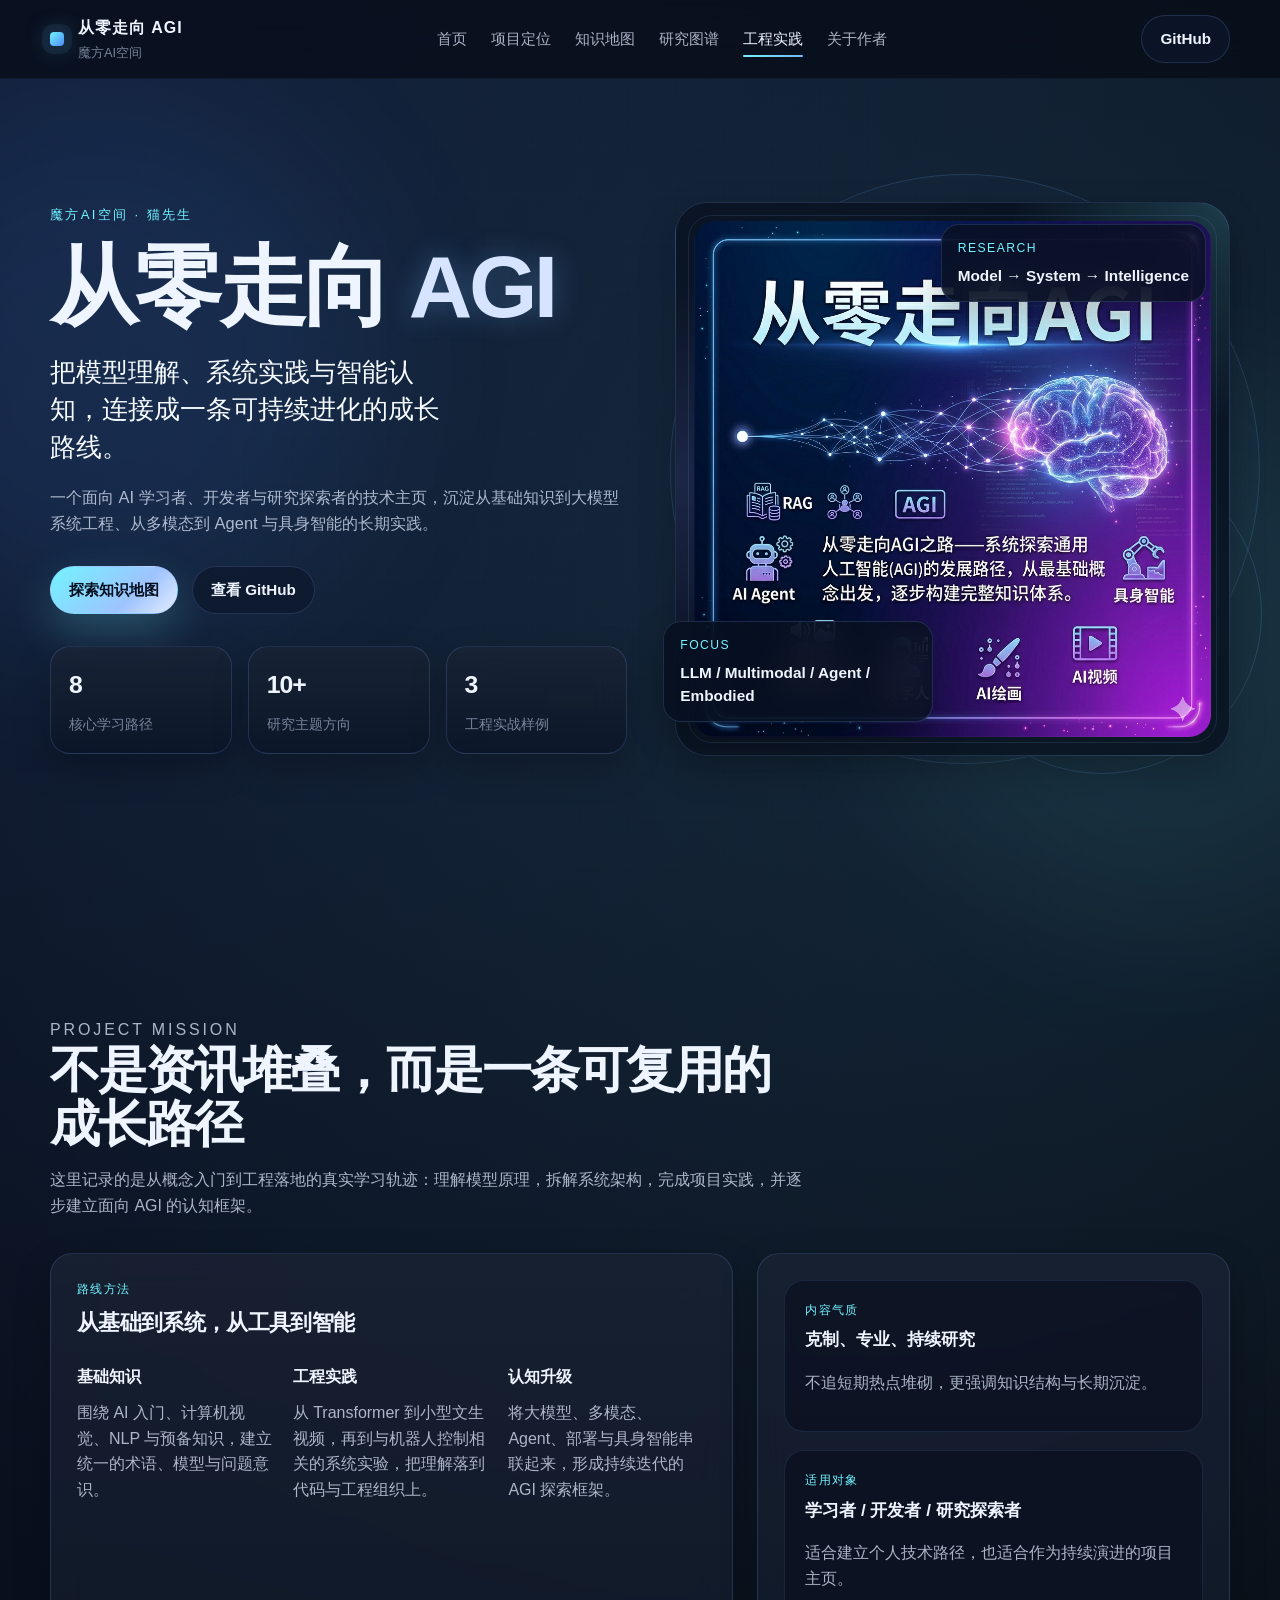
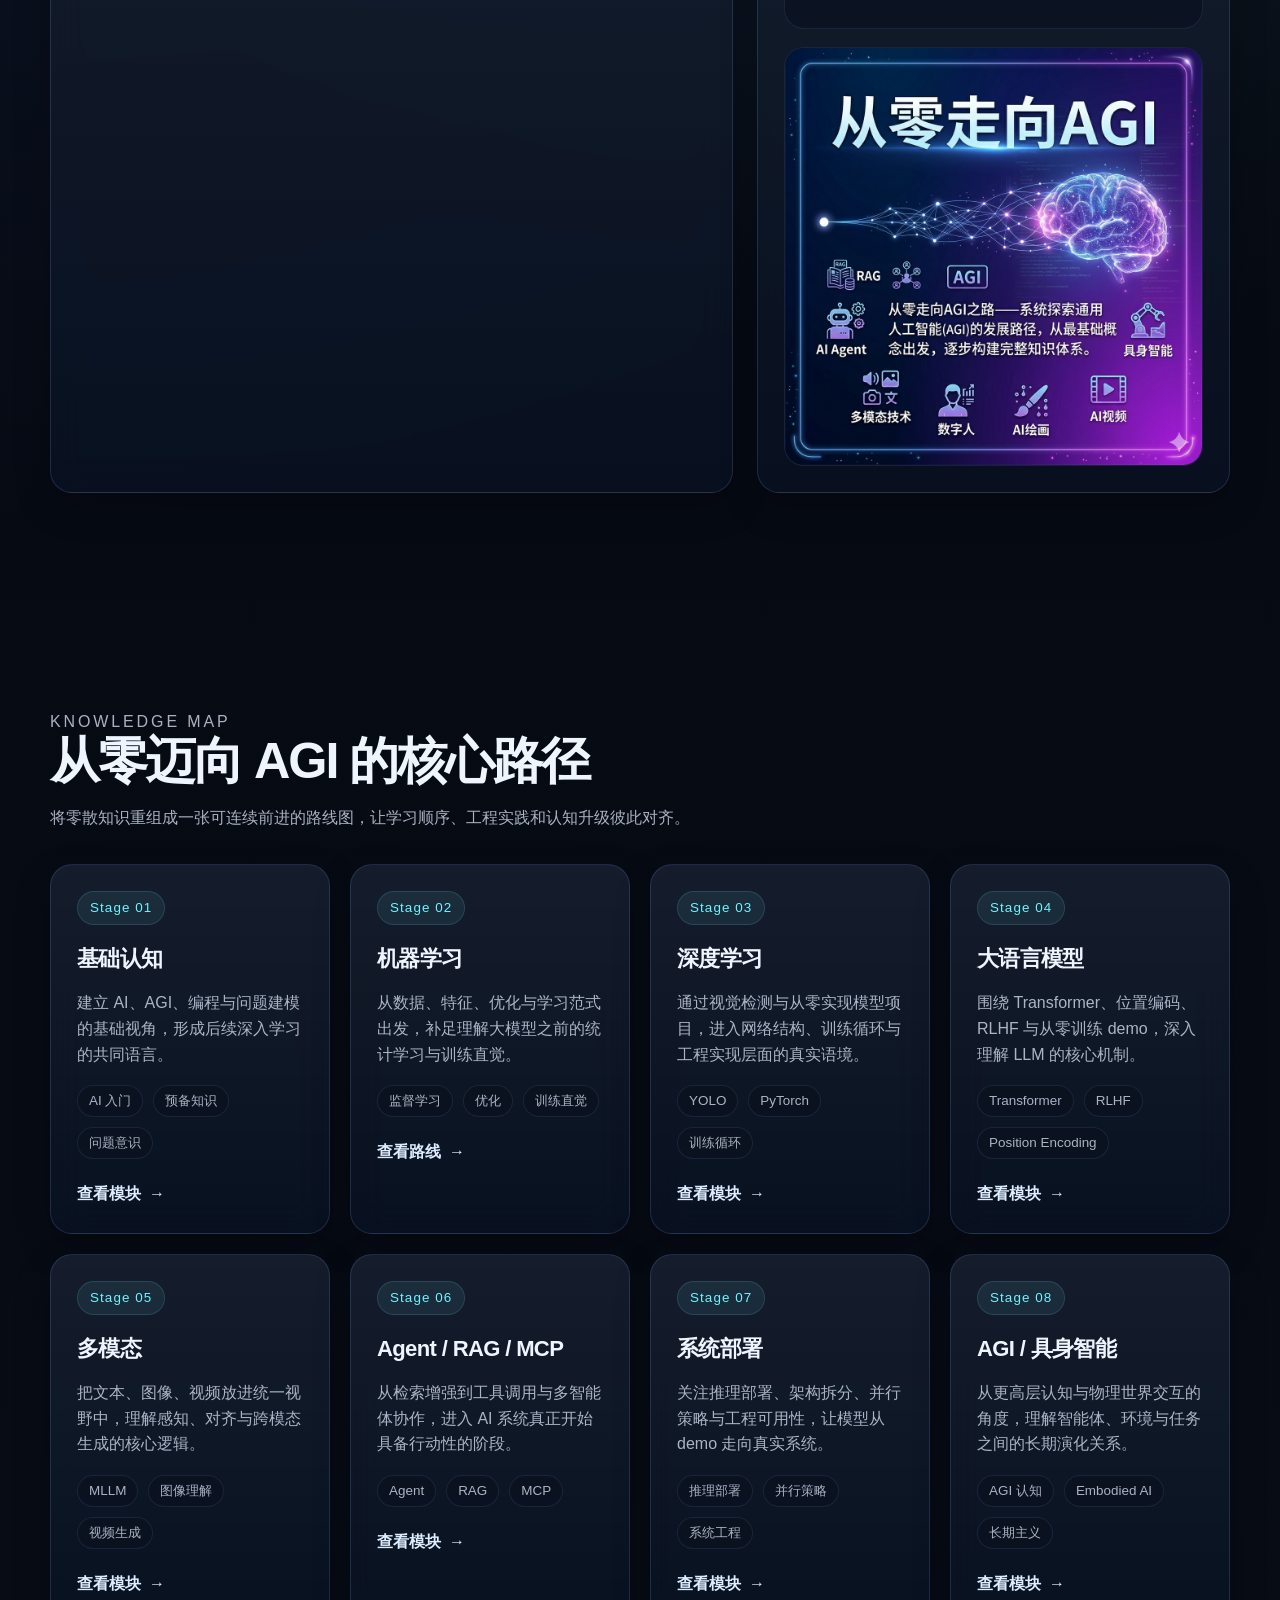
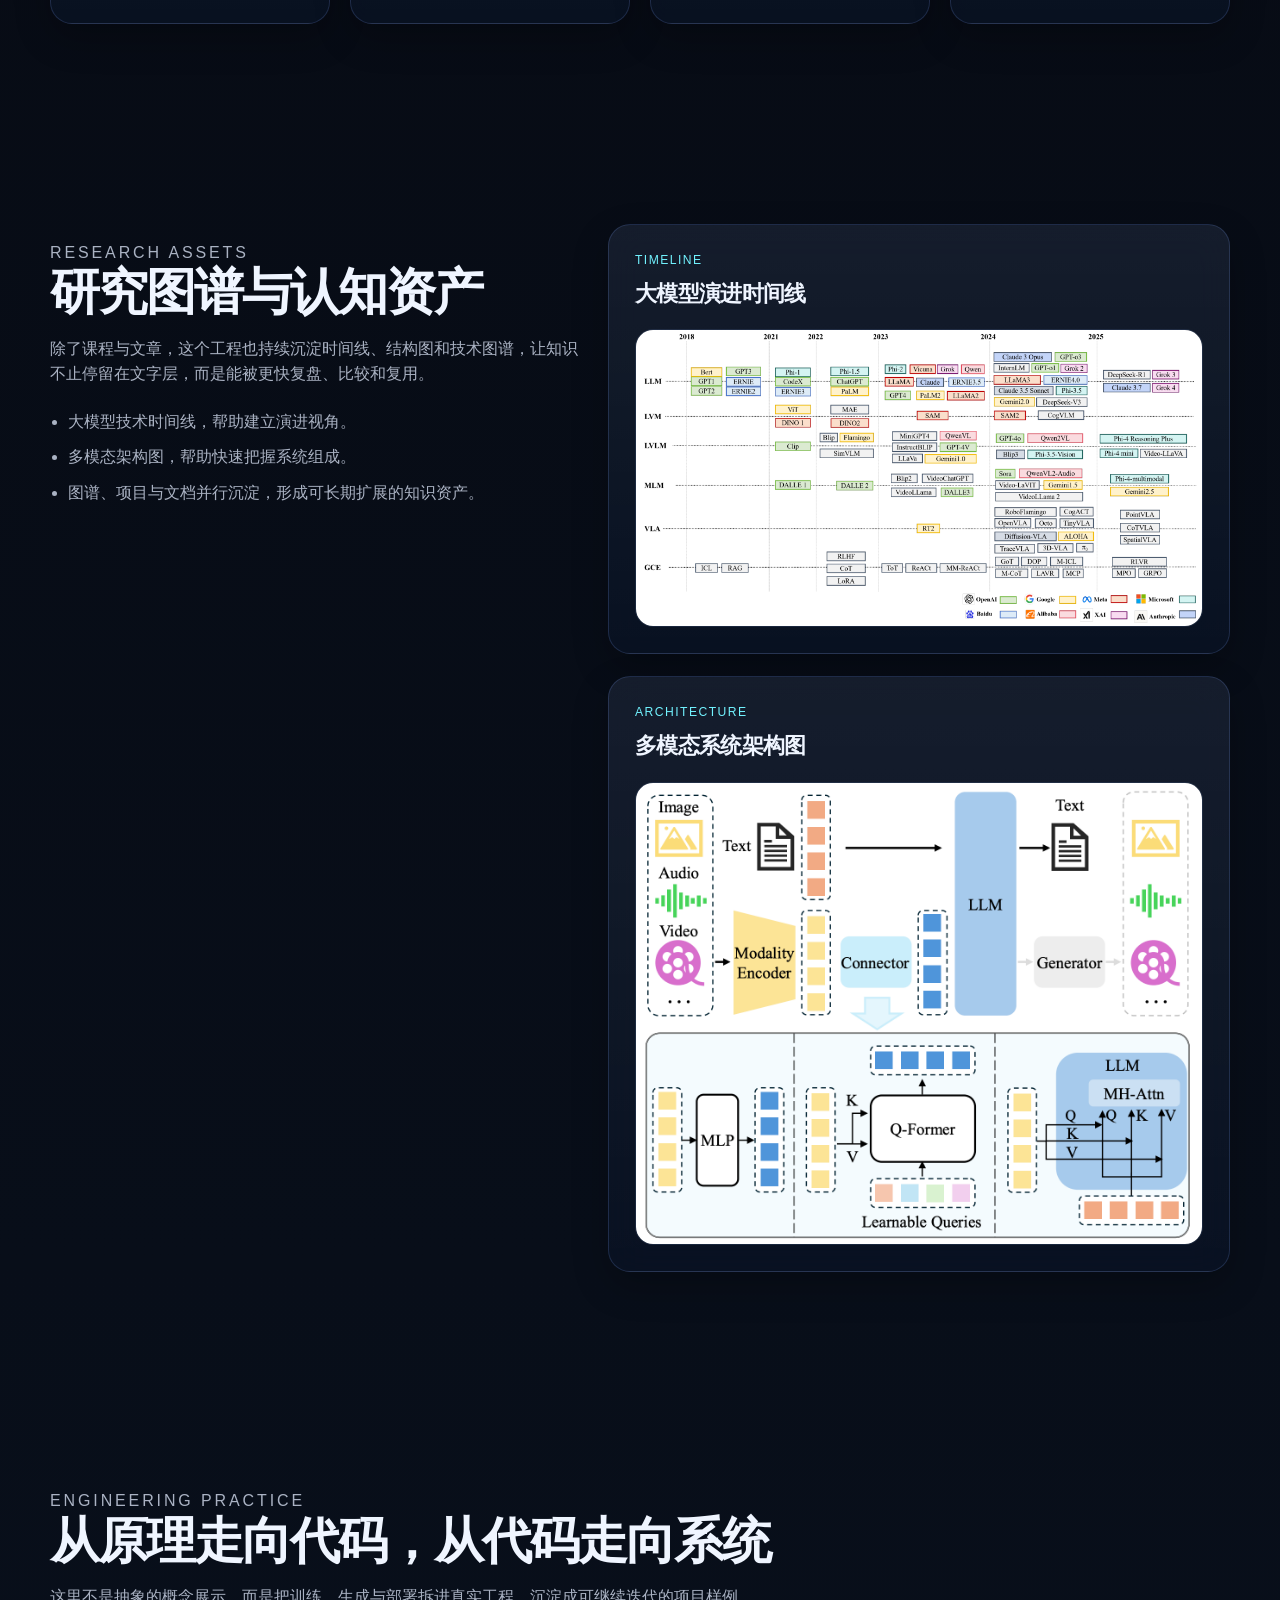
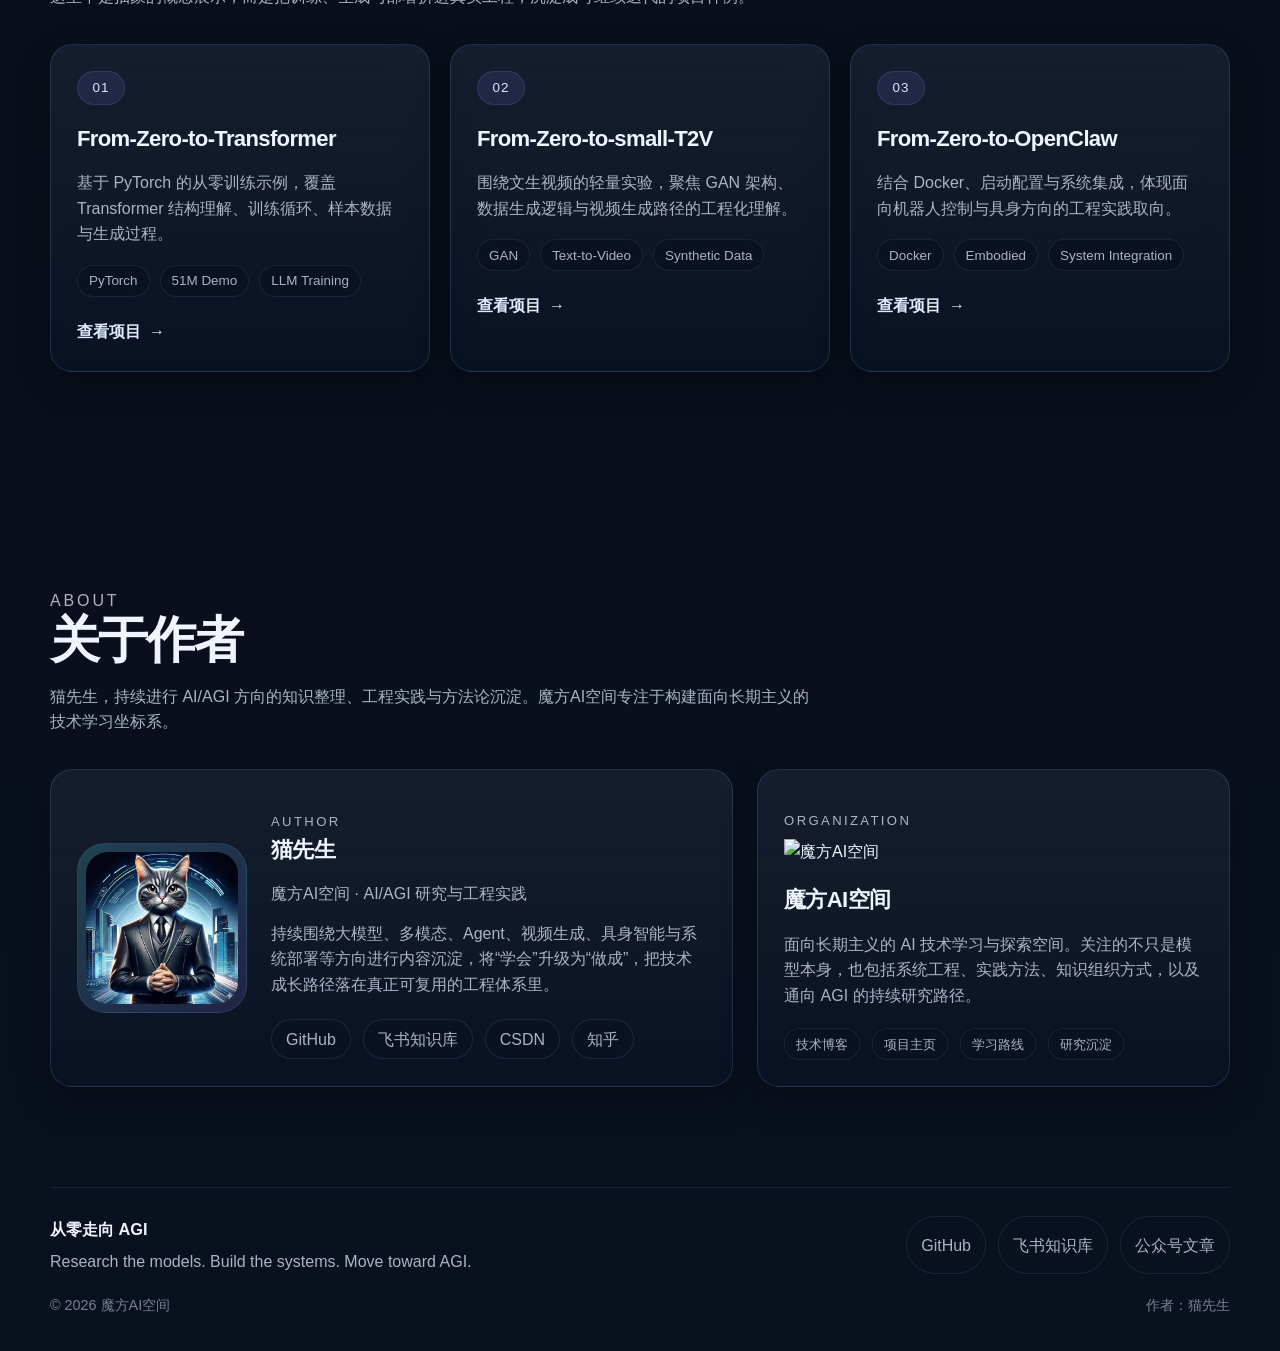
==== docs/index.html @ d6ff6e76 "update index.html" ====
<!DOCTYPE html>
<html lang="zh-CN" class="no-js">
<head>
  <meta charset="UTF-8">
  <meta name="viewport" content="width=device-width, initial-scale=1.0">
  <meta name="description" content="《从零走向 AGI》是魔方AI空间打造的技术学习与探索型主页，聚焦 AI 基础、大模型、多模态、Agent、系统工程与 AGI 认知。">
  <meta name="theme-color" content="#070b14">
  <title>从零走向 AGI | 魔方AI空间</title>
  <link rel="stylesheet" href="style.css">
  <script>
    document.documentElement.classList.remove('no-js');
    document.documentElement.classList.add('js');
  </script>
</head>
<body>
  <a class="skip-link" href="#main-content">跳转到主要内容</a>

  <div class="page-shell">
    <div class="page-glow page-glow-left" aria-hidden="true"></div>
    <div class="page-glow page-glow-right" aria-hidden="true"></div>
    <div class="page-grid" aria-hidden="true"></div>

    <header class="site-header" id="top">
      <div class="container header-inner">
        <a class="brand" href="#hero" aria-label="返回首页">
          <span class="brand-mark" aria-hidden="true"></span>
          <span class="brand-copy">
            <strong>从零走向 AGI</strong>
            <span>魔方AI空间</span>
          </span>
        </a>

        <button class="menu-toggle" type="button" aria-expanded="false" aria-controls="site-nav" aria-label="打开导航">
          <span></span>
          <span></span>
        </button>

        <nav class="site-nav" id="site-nav" aria-label="主导航">
          <a href="#hero" data-nav-link>首页</a>
          <a href="#mission" data-nav-link>项目定位</a>
          <a href="#roadmap" data-nav-link>知识地图</a>
          <a href="#insights" data-nav-link>研究图谱</a>
          <a href="#projects" data-nav-link>工程实践</a>
          <a href="#about" data-nav-link>关于作者</a>
        </nav>

        <a class="button button-ghost header-repo" href="https://github.com/AI-mzq/From-Zero-to-AGI" target="_blank" rel="noreferrer">
          GitHub
        </a>
      </div>
    </header>

    <main id="main-content">
      <section class="section hero-section" id="hero">
        <div class="container hero-layout">
          <div class="hero-copy" data-reveal>
            <p class="eyebrow">魔方AI空间 · 猫先生</p>
            <h1>从零走向 <span>AGI</span></h1>
            <p class="hero-tagline">把模型理解、系统实践与智能认知，连接成一条可持续进化的成长路线。</p>
            <p class="hero-description">
              一个面向 AI 学习者、开发者与研究探索者的技术主页，沉淀从基础知识到大模型系统工程、从多模态到 Agent 与具身智能的长期实践。
            </p>

            <div class="hero-actions">
              <a class="button button-primary" href="#roadmap">探索知识地图</a>
              <a class="button button-ghost" href="https://github.com/AI-mzq/From-Zero-to-AGI" target="_blank" rel="noreferrer">
                查看 GitHub
              </a>
            </div>

            <div class="hero-stats" aria-label="站点概览">
              <article class="metric-card">
                <span class="metric-value" data-roadmap-count>8</span>
                <span class="metric-label">核心学习路径</span>
              </article>
              <article class="metric-card">
                <span class="metric-value">10+</span>
                <span class="metric-label">研究主题方向</span>
              </article>
              <article class="metric-card">
                <span class="metric-value" data-project-count>3</span>
                <span class="metric-label">工程实战样例</span>
              </article>
            </div>
          </div>

          <div class="hero-visual" data-reveal>
            <div class="hero-orbit hero-orbit-large" aria-hidden="true"></div>
            <div class="hero-orbit hero-orbit-small" aria-hidden="true"></div>
            <div class="hero-frame">
              <img src="../imgs/home2.png" alt="从零走向 AGI 首页主视觉" fetchpriority="high">
            </div>
            <div class="hero-badge hero-badge-top">
              <span>Research</span>
              <strong>Model → System → Intelligence</strong>
            </div>
            <div class="hero-badge hero-badge-bottom">
              <span>Focus</span>
              <strong>LLM / Multimodal / Agent / Embodied</strong>
            </div>
          </div>
        </div>
      </section>

      <section class="section" id="mission">
        <div class="container">
          <div class="section-heading" data-reveal>
            <p class="eyebrow">Project Mission</p>
            <h2>不是资讯堆叠，而是一条可复用的成长路径</h2>
            <p>
              这里记录的是从概念入门到工程落地的真实学习轨迹：理解模型原理，拆解系统架构，完成项目实践，并逐步建立面向 AGI 的认知框架。
            </p>
          </div>

          <div class="mission-grid">
            <article class="panel panel-large" data-reveal>
              <div class="panel-head">
                <span class="panel-kicker">路线方法</span>
                <h3>从基础到系统，从工具到智能</h3>
              </div>
              <div class="mission-points">
                <div>
                  <h4>基础知识</h4>
                  <p>围绕 AI 入门、计算机视觉、NLP 与预备知识，建立统一的术语、模型与问题意识。</p>
                </div>
                <div>
                  <h4>工程实践</h4>
                  <p>从 Transformer 到小型文生视频，再到与机器人控制相关的系统实验，把理解落到代码与工程组织上。</p>
                </div>
                <div>
                  <h4>认知升级</h4>
                  <p>将大模型、多模态、Agent、部署与具身智能串联起来，形成持续迭代的 AGI 探索框架。</p>
                </div>
              </div>
            </article>

            <article class="panel panel-stack" data-reveal>
              <div class="stack-card">
                <span class="stack-label">内容气质</span>
                <strong>克制、专业、持续研究</strong>
                <p>不追短期热点堆砌，更强调知识结构与长期沉淀。</p>
              </div>
              <div class="stack-card">
                <span class="stack-label">适用对象</span>
                <strong>学习者 / 开发者 / 研究探索者</strong>
                <p>适合建立个人技术路径，也适合作为持续演进的项目主页。</p>
              </div>
              <div class="stack-card visual-stack">
                <img src="../imgs/home2.png" alt="AGI 探索氛围图" loading="lazy">
              </div>
            </article>
          </div>
        </div>
      </section>

      <section class="section" id="roadmap">
        <div class="container">
          <div class="section-heading" data-reveal>
            <p class="eyebrow">Knowledge Map</p>
            <h2>从零迈向 AGI 的核心路径</h2>
            <p>将零散知识重组成一张可连续前进的路线图，让学习顺序、工程实践和认知升级彼此对齐。</p>
          </div>

          <div class="roadmap-grid">
            <article class="panel roadmap-card" data-reveal data-roadmap-key="foundation">
              <span class="roadmap-stage" data-field="stage">Stage 01</span>
              <h3 data-field="title">基础认知</h3>
              <p data-field="description">建立 AI、AGI、编程与问题建模的基础视角，形成后续深入学习的共同语言。</p>
              <div class="tag-row" data-field="tags">
                <span class="tag">AI 入门</span>
                <span class="tag">预备知识</span>
                <span class="tag">问题意识</span>
              </div>
              <a class="card-link" data-field="link" href="https://github.com/AI-mzq/From-Zero-to-AGI/tree/master/01_AGI%E5%85%A5%E9%97%A8%E5%9F%BA%E7%A1%80" target="_blank" rel="noreferrer">查看模块</a>
            </article>

            <article class="panel roadmap-card" data-reveal data-roadmap-key="ml">
              <span class="roadmap-stage" data-field="stage">Stage 02</span>
              <h3 data-field="title">机器学习</h3>
              <p data-field="description">从数据、特征、优化与学习范式出发，补足理解大模型之前的统计学习与训练直觉。</p>
              <div class="tag-row" data-field="tags">
                <span class="tag">监督学习</span>
                <span class="tag">优化</span>
                <span class="tag">训练直觉</span>
              </div>
              <a class="card-link" data-field="link" href="https://github.com/AI-mzq/From-Zero-to-AGI/blob/master/README.md" target="_blank" rel="noreferrer">查看路线</a>
            </article>

            <article class="panel roadmap-card" data-reveal data-roadmap-key="dl">
              <span class="roadmap-stage" data-field="stage">Stage 03</span>
              <h3 data-field="title">深度学习</h3>
              <p data-field="description">通过视觉检测与从零实现模型项目，进入网络结构、训练循环与工程实现层面的真实语境。</p>
              <div class="tag-row" data-field="tags">
                <span class="tag">YOLO</span>
                <span class="tag">PyTorch</span>
                <span class="tag">训练循环</span>
              </div>
              <a class="card-link" data-field="link" href="https://github.com/AI-mzq/From-Zero-to-AGI/tree/master/01_AGI%E5%85%A5%E9%97%A8%E5%9F%BA%E7%A1%80/%E8%AE%A1%E7%AE%97%E6%9C%BA%E8%A7%86%E8%A7%89/YOLO%E7%B3%BB%E5%88%97" target="_blank" rel="noreferrer">查看模块</a>
            </article>

            <article class="panel roadmap-card" data-reveal data-roadmap-key="llm">
              <span class="roadmap-stage" data-field="stage">Stage 04</span>
              <h3 data-field="title">大语言模型</h3>
              <p data-field="description">围绕 Transformer、位置编码、RLHF 与从零训练 demo，深入理解 LLM 的核心机制。</p>
              <div class="tag-row" data-field="tags">
                <span class="tag">Transformer</span>
                <span class="tag">RLHF</span>
                <span class="tag">Position Encoding</span>
              </div>
              <a class="card-link" data-field="link" href="https://github.com/AI-mzq/From-Zero-to-AGI/tree/master/02_LLM%E5%9F%BA%E7%A1%80%E5%85%A5%E9%97%A8" target="_blank" rel="noreferrer">查看模块</a>
            </article>

            <article class="panel roadmap-card" data-reveal data-roadmap-key="multimodal">
              <span class="roadmap-stage" data-field="stage">Stage 05</span>
              <h3 data-field="title">多模态</h3>
              <p data-field="description">把文本、图像、视频放进统一视野中，理解感知、对齐与跨模态生成的核心逻辑。</p>
              <div class="tag-row" data-field="tags">
                <span class="tag">MLLM</span>
                <span class="tag">图像理解</span>
                <span class="tag">视频生成</span>
              </div>
              <a class="card-link" data-field="link" href="https://github.com/AI-mzq/From-Zero-to-AGI/tree/master/03_%E5%A4%9A%E6%A8%A1%E6%80%81%E5%9F%BA%E7%A1%80%E5%85%A5%E9%97%A8" target="_blank" rel="noreferrer">查看模块</a>
            </article>

            <article class="panel roadmap-card" data-reveal data-roadmap-key="agent">
              <span class="roadmap-stage" data-field="stage">Stage 06</span>
              <h3 data-field="title">Agent / RAG / MCP</h3>
              <p data-field="description">从检索增强到工具调用与多智能体协作，进入 AI 系统真正开始具备行动性的阶段。</p>
              <div class="tag-row" data-field="tags">
                <span class="tag">Agent</span>
                <span class="tag">RAG</span>
                <span class="tag">MCP</span>
              </div>
              <a class="card-link" data-field="link" href="https://github.com/AI-mzq/From-Zero-to-AGI/tree/master/07_Agent-RAG-MCP" target="_blank" rel="noreferrer">查看模块</a>
            </article>

            <article class="panel roadmap-card" data-reveal data-roadmap-key="systems">
              <span class="roadmap-stage" data-field="stage">Stage 07</span>
              <h3 data-field="title">系统部署</h3>
              <p data-field="description">关注推理部署、架构拆分、并行策略与工程可用性，让模型从 demo 走向真实系统。</p>
              <div class="tag-row" data-field="tags">
                <span class="tag">推理部署</span>
                <span class="tag">并行策略</span>
                <span class="tag">系统工程</span>
              </div>
              <a class="card-link" data-field="link" href="https://github.com/AI-mzq/From-Zero-to-AGI/tree/master/09_%E5%A4%A7%E6%A8%A1%E5%9E%8B%E9%83%A8%E7%BD%B2%E7%B3%BB%E5%88%97" target="_blank" rel="noreferrer">查看模块</a>
            </article>

            <article class="panel roadmap-card" data-reveal data-roadmap-key="agi">
              <span class="roadmap-stage" data-field="stage">Stage 08</span>
              <h3 data-field="title">AGI / 具身智能</h3>
              <p data-field="description">从更高层认知与物理世界交互的角度，理解智能体、环境与任务之间的长期演化关系。</p>
              <div class="tag-row" data-field="tags">
                <span class="tag">AGI 认知</span>
                <span class="tag">Embodied AI</span>
                <span class="tag">长期主义</span>
              </div>
              <a class="card-link" data-field="link" href="https://github.com/AI-mzq/From-Zero-to-AGI/tree/master/08_%E5%85%B7%E8%BA%AB%E6%99%BA%E8%83%BD" target="_blank" rel="noreferrer">查看模块</a>
            </article>
          </div>
        </div>
      </section>

      <section class="section" id="insights">
        <div class="container insights-layout">
          <div class="section-heading section-heading-sticky" data-reveal>
            <p class="eyebrow">Research Assets</p>
            <h2>研究图谱与认知资产</h2>
            <p>
              除了课程与文章，这个工程也持续沉淀时间线、结构图和技术图谱，让知识不止停留在文字层，而是能被更快复盘、比较和复用。
            </p>
            <ul class="insight-list">
              <li>大模型技术时间线，帮助建立演进视角。</li>
              <li>多模态架构图，帮助快速把握系统组成。</li>
              <li>图谱、项目与文档并行沉淀，形成可长期扩展的知识资产。</li>
            </ul>
          </div>

          <div class="insight-cards">
            <article class="panel insight-card" data-reveal>
              <div class="insight-head">
                <span class="panel-kicker">Timeline</span>
                <h3>大模型演进时间线</h3>
              </div>
              <img src="../imgs/大模型时间线.png" alt="大模型时间线图" loading="lazy">
            </article>

            <article class="panel insight-card" data-reveal>
              <div class="insight-head">
                <span class="panel-kicker">Architecture</span>
                <h3>多模态系统架构图</h3>
              </div>
              <img src="../imgs/多模态架构.png" alt="多模态系统架构图" loading="lazy">
            </article>
          </div>
        </div>
      </section>

      <section class="section" id="projects">
        <div class="container">
          <div class="section-heading" data-reveal>
            <p class="eyebrow">Engineering Practice</p>
            <h2>从原理走向代码，从代码走向系统</h2>
            <p>这里不是抽象的概念展示，而是把训练、生成与部署拆进真实工程，沉淀成可继续迭代的项目样例。</p>
          </div>

          <div class="project-grid">
            <article class="panel project-card" data-reveal data-project-key="transformer">
              <span class="project-index">01</span>
              <h3 data-field="title">From-Zero-to-Transformer</h3>
              <p data-field="description">基于 PyTorch 的从零训练示例，覆盖 Transformer 结构理解、训练循环、样本数据与生成过程。</p>
              <div class="tag-row" data-field="tags">
                <span class="tag">PyTorch</span>
                <span class="tag">51M Demo</span>
                <span class="tag">LLM Training</span>
              </div>
              <a class="card-link" data-field="link" href="https://github.com/AI-mzq/From-Zero-to-AGI/blob/master/10_%E9%A1%B9%E7%9B%AE%E5%AE%9E%E6%88%98/From-Zero-to-Transformer/README.md" target="_blank" rel="noreferrer">查看项目</a>
            </article>

            <article class="panel project-card" data-reveal data-project-key="t2v">
              <span class="project-index">02</span>
              <h3 data-field="title">From-Zero-to-small-T2V</h3>
              <p data-field="description">围绕文生视频的轻量实验，聚焦 GAN 架构、数据生成逻辑与视频生成路径的工程化理解。</p>
              <div class="tag-row" data-field="tags">
                <span class="tag">GAN</span>
                <span class="tag">Text-to-Video</span>
                <span class="tag">Synthetic Data</span>
              </div>
              <a class="card-link" data-field="link" href="https://github.com/AI-mzq/From-Zero-to-AGI/blob/master/10_%E9%A1%B9%E7%9B%AE%E5%AE%9E%E6%88%98/From-Zero-to-small-T2V/README.md" target="_blank" rel="noreferrer">查看项目</a>
            </article>

            <article class="panel project-card" data-reveal data-project-key="openclaw">
              <span class="project-index">03</span>
              <h3 data-field="title">From-Zero-to-OpenClaw</h3>
              <p data-field="description">结合 Docker、启动配置与系统集成，体现面向机器人控制与具身方向的工程实践取向。</p>
              <div class="tag-row" data-field="tags">
                <span class="tag">Docker</span>
                <span class="tag">Embodied</span>
                <span class="tag">System Integration</span>
              </div>
              <a class="card-link" data-field="link" href="https://github.com/AI-mzq/From-Zero-to-AGI/tree/master/10_%E9%A1%B9%E7%9B%AE%E5%AE%9E%E6%88%98/From-Zero-to-OpenClaw" target="_blank" rel="noreferrer">查看项目</a>
            </article>
          </div>
        </div>
      </section>

      <section class="section" id="about">
        <div class="container">
          <div class="section-heading" data-reveal>
            <p class="eyebrow">About</p>
            <h2>关于作者</h2>
            <p>猫先生，持续进行 AI/AGI 方向的知识整理、工程实践与方法论沉淀。魔方AI空间专注于构建面向长期主义的技术学习坐标系。</p>
          </div>

          <div class="about-grid">
            <article class="panel author-card" data-reveal>
              <div class="author-avatar">
                <img src="../imgs/头像.png" alt="作者猫先生头像" loading="lazy">
              </div>
              <div class="author-copy">
                <p class="eyebrow">Author</p>
                <h3>猫先生</h3>
                <p class="author-role">魔方AI空间 · AI/AGI 研究与工程实践</p>
                <p>
                  持续围绕大模型、多模态、Agent、视频生成、具身智能与系统部署等方向进行内容沉淀，将“学会”升级为“做成”，把技术成长路径落在真正可复用的工程体系里。
                </p>
                <div class="social-row" data-social-region="about">
                  <a class="social-link" data-social-key="github" href="https://github.com/AI-mzq/From-Zero-to-AGI" target="_blank" rel="noreferrer">GitHub</a>
                  <a class="social-link" data-social-key="knowledge" href="https://oizxc9sdhbc.feishu.cn/wiki/FGS5wST0Hiy6xJklyPTcTVOqnAd?from=from_copylink" target="_blank" rel="noreferrer">飞书知识库</a>
                  <a class="social-link" data-social-key="csdn" href="https://blog.csdn.net/m_aigc2022?type=blog" target="_blank" rel="noreferrer">CSDN</a>
                  <a class="social-link" data-social-key="zhihu" href="https://zhihu.com/people/m_aigc2022" target="_blank" rel="noreferrer">知乎</a>
                </div>
              </div>
            </article>

            <article class="panel org-card" data-reveal>
              <p class="eyebrow">Organization</p>
              <img class="org-logo" src="../imgs/魔方AI空间.png" alt="魔方AI空间" loading="lazy">
              <h3>魔方AI空间</h3>
              <p>
                面向长期主义的 AI 技术学习与探索空间。关注的不只是模型本身，也包括系统工程、实践方法、知识组织方式，以及通向 AGI 的持续研究路径。
              </p>
              <div class="org-meta">
                <span>技术博客</span>
                <span>项目主页</span>
                <span>学习路线</span>
                <span>研究沉淀</span>
              </div>
            </article>
          </div>
        </div>
      </section>
    </main>

    <footer class="site-footer">
      <div class="container footer-layout">
        <div>
          <p class="footer-title">从零走向 AGI</p>
          <p class="footer-text">Research the models. Build the systems. Move toward AGI.</p>
        </div>
        <div class="footer-links" data-social-region="footer">
          <a data-social-key="github" href="https://github.com/AI-mzq/From-Zero-to-AGI" target="_blank" rel="noreferrer">GitHub</a>
          <a data-social-key="knowledge" href="https://oizxc9sdhbc.feishu.cn/wiki/FGS5wST0Hiy6xJklyPTcTVOqnAd?from=from_copylink" target="_blank" rel="noreferrer">知识库</a>
          <a data-social-key="wechat" href="https://mp.weixin.qq.com/s/IGLL6_YI9BUeR2KD_Gfx_Q" target="_blank" rel="noreferrer">公众号文章</a>
        </div>
      </div>
      <div class="container footer-bottom">
        <span>© <span data-current-year>2026</span> 魔方AI空间</span>
        <span>作者：猫先生</span>
      </div>
    </footer>
  </div>

  <script src="script.js" defer></script>
</body>
</html>
---- docs/style.css ----
:root {
  --bg: #070b14;
  --bg-elevated: rgba(10, 16, 31, 0.88);
  --surface: rgba(11, 20, 38, 0.72);
  --surface-strong: rgba(15, 26, 48, 0.92);
  --surface-soft: rgba(13, 23, 43, 0.56);
  --border: rgba(129, 168, 255, 0.18);
  --border-strong: rgba(120, 232, 255, 0.3);
  --text: #eff5ff;
  --text-soft: rgba(226, 236, 255, 0.74);
  --text-muted: rgba(209, 223, 249, 0.54);
  --primary: #76b6ff;
  --primary-strong: #4f8cff;
  --accent: #72f3ff;
  --violet: #8c7dff;
  --shadow: 0 24px 80px rgba(0, 0, 0, 0.36);
  --shadow-soft: 0 14px 36px rgba(0, 0, 0, 0.24);
  --radius-xl: 28px;
  --radius-lg: 22px;
  --radius-md: 16px;
  --container: min(1180px, calc(100vw - 40px));
  --header-height: 78px;
}

* {
  box-sizing: border-box;
}

html {
  scroll-behavior: smooth;
}

body {
  margin: 0;
  min-width: 320px;
  color: var(--text);
  background:
    radial-gradient(circle at top left, rgba(79, 140, 255, 0.18), transparent 34%),
    radial-gradient(circle at 86% 10%, rgba(114, 243, 255, 0.1), transparent 24%),
    linear-gradient(180deg, #04070f 0%, #070b14 45%, #09111e 100%);
  font-family: "PingFang SC", "Hiragino Sans GB", "Microsoft YaHei", "Segoe UI", sans-serif;
  line-height: 1.6;
}

img {
  display: block;
  max-width: 100%;
}

a {
  color: inherit;
  text-decoration: none;
}

button,
a {
  -webkit-tap-highlight-color: transparent;
}

.skip-link {
  position: absolute;
  left: 12px;
  top: -48px;
  z-index: 100;
  padding: 10px 14px;
  border-radius: 12px;
  background: var(--surface-strong);
  border: 1px solid var(--border-strong);
  transition: top 0.2s ease;
}

.skip-link:focus {
  top: 12px;
}

.page-shell {
  position: relative;
  overflow: hidden;
}

.page-grid {
  position: fixed;
  inset: 0;
  pointer-events: none;
  background-image:
    linear-gradient(rgba(255, 255, 255, 0.03) 1px, transparent 1px),
    linear-gradient(90deg, rgba(255, 255, 255, 0.03) 1px, transparent 1px);
  background-size: 48px 48px;
  mask-image: radial-gradient(circle at center, black 38%, transparent 88%);
  opacity: 0.34;
}

.page-glow {
  position: fixed;
  inset: auto;
  width: 34rem;
  height: 34rem;
  border-radius: 50%;
  filter: blur(90px);
  opacity: 0.32;
  pointer-events: none;
}

.page-glow-left {
  left: -11rem;
  top: 6rem;
  background: rgba(78, 142, 255, 0.34);
}

.page-glow-right {
  right: -10rem;
  top: 24rem;
  background: rgba(114, 243, 255, 0.2);
}

.container {
  width: var(--container);
  margin: 0 auto;
}

.section {
  position: relative;
  padding: 100px 0;
}

.site-header {
  position: sticky;
  top: 0;
  z-index: 50;
  backdrop-filter: blur(18px);
  background: rgba(7, 11, 20, 0.7);
  border-bottom: 1px solid rgba(120, 160, 255, 0.08);
}

.site-header.is-scrolled {
  background: rgba(7, 11, 20, 0.84);
  box-shadow: 0 14px 48px rgba(0, 0, 0, 0.24);
}

.header-inner {
  min-height: var(--header-height);
  display: grid;
  grid-template-columns: auto 1fr auto;
  gap: 24px;
  align-items: center;
}

.brand {
  display: inline-flex;
  align-items: center;
  gap: 14px;
}

.brand-mark {
  width: 14px;
  height: 14px;
  border-radius: 4px;
  background: linear-gradient(135deg, var(--accent), var(--primary-strong));
  box-shadow:
    0 0 0 8px rgba(118, 182, 255, 0.08),
    0 0 24px rgba(114, 243, 255, 0.42);
}

.brand-copy {
  display: inline-flex;
  flex-direction: column;
  gap: 2px;
}

.brand-copy strong {
  font-size: 1rem;
  letter-spacing: 0.06em;
}

.brand-copy span {
  color: var(--text-muted);
  font-size: 0.8rem;
}

.site-nav {
  display: inline-flex;
  justify-self: center;
  align-items: center;
  gap: 24px;
}

.site-nav a {
  position: relative;
  color: var(--text-soft);
  font-size: 0.94rem;
}

.site-nav a::after {
  content: "";
  position: absolute;
  left: 0;
  bottom: -6px;
  width: 100%;
  height: 2px;
  transform: scaleX(0);
  transform-origin: left center;
  border-radius: 99px;
  background: linear-gradient(90deg, var(--accent), var(--primary));
  transition: transform 0.24s ease;
}

.site-nav a:hover,
.site-nav a.is-active {
  color: var(--text);
}

.site-nav a:hover::after,
.site-nav a.is-active::after {
  transform: scaleX(1);
}

.menu-toggle {
  display: none;
  justify-self: end;
  width: 48px;
  height: 48px;
  padding: 0;
  border: 1px solid rgba(132, 168, 255, 0.16);
  border-radius: 14px;
  background: rgba(11, 18, 33, 0.84);
  cursor: pointer;
}

.no-js .menu-toggle {
  display: none;
}

.menu-toggle span {
  display: block;
  width: 22px;
  height: 2px;
  margin: 0 auto;
  border-radius: 99px;
  background: var(--text);
  transition: transform 0.22s ease, opacity 0.22s ease;
}

.menu-toggle span + span {
  margin-top: 7px;
}

.menu-toggle[aria-expanded="true"] span:first-child {
  transform: translateY(4.5px) rotate(45deg);
}

.menu-toggle[aria-expanded="true"] span:last-child {
  transform: translateY(-4.5px) rotate(-45deg);
}

.button {
  display: inline-flex;
  align-items: center;
  justify-content: center;
  min-height: 48px;
  padding: 0 18px;
  border-radius: 999px;
  border: 1px solid rgba(132, 168, 255, 0.18);
  font-size: 0.95rem;
  font-weight: 600;
  transition:
    transform 0.24s ease,
    border-color 0.24s ease,
    box-shadow 0.24s ease,
    background 0.24s ease;
}

.button:hover {
  transform: translateY(-1px);
}

.button-primary {
  color: #03101f;
  background: linear-gradient(135deg, var(--accent), #9ec3ff 64%, #e3edff 100%);
  box-shadow: 0 18px 44px rgba(114, 243, 255, 0.22);
}

.button-ghost {
  background: rgba(13, 24, 44, 0.74);
  color: var(--text);
}

.button-ghost:hover {
  border-color: var(--border-strong);
  box-shadow: 0 0 0 6px rgba(114, 243, 255, 0.08);
}

.hero-section {
  padding-top: 78px;
  min-height: calc(100vh - var(--header-height));
  display: flex;
  align-items: center;
}

.hero-layout {
  display: grid;
  grid-template-columns: minmax(0, 1.02fr) minmax(320px, 0.98fr);
  gap: 48px;
  align-items: center;
}

.eyebrow {
  margin: 0 0 14px;
  color: var(--accent);
  font-size: 0.82rem;
  letter-spacing: 0.18em;
  text-transform: uppercase;
}

.hero-copy h1,
.section-heading h2 {
  margin: 0;
  line-height: 1.08;
}

.hero-copy h1 {
  font-size: clamp(3rem, 8vw, 5.5rem);
  letter-spacing: -0.04em;
}

.hero-copy h1 span {
  color: #d6e4ff;
  text-shadow: 0 0 28px rgba(118, 182, 255, 0.32);
}

.hero-tagline {
  margin: 20px 0 0;
  max-width: 15.5em;
  font-size: clamp(1.15rem, 2vw, 1.7rem);
  line-height: 1.45;
  color: #f6fbff;
}

.hero-description,
.section-heading p,
.panel p,
.insight-list,
.footer-text {
  color: var(--text-soft);
}

.hero-description {
  max-width: 42rem;
  margin: 18px 0 0;
  font-size: 1.03rem;
}

.hero-actions {
  display: flex;
  flex-wrap: wrap;
  gap: 14px;
  margin-top: 30px;
}

.hero-stats {
  display: grid;
  grid-template-columns: repeat(3, minmax(0, 1fr));
  gap: 16px;
  margin-top: 32px;
}

.metric-card,
.panel,
.hero-frame,
.hero-badge {
  border: 1px solid var(--border);
  background:
    linear-gradient(180deg, rgba(255, 255, 255, 0.05), rgba(255, 255, 255, 0)),
    var(--surface);
  box-shadow: var(--shadow-soft);
  backdrop-filter: blur(18px);
}

.metric-card {
  padding: 18px 18px 16px;
  border-radius: 20px;
}

.metric-value {
  display: block;
  margin-bottom: 6px;
  font-size: 1.55rem;
  font-weight: 700;
  letter-spacing: -0.04em;
}

.metric-label {
  color: var(--text-muted);
  font-size: 0.9rem;
}

.hero-visual {
  position: relative;
  min-height: 520px;
}

.hero-frame {
  position: relative;
  overflow: hidden;
  border-radius: 32px;
  padding: 18px;
  background:
    radial-gradient(circle at top right, rgba(114, 243, 255, 0.18), transparent 28%),
    radial-gradient(circle at left center, rgba(120, 125, 255, 0.16), transparent 32%),
    rgba(10, 18, 33, 0.84);
}

.hero-frame::before {
  content: "";
  position: absolute;
  inset: 12px;
  border-radius: 24px;
  border: 1px solid rgba(140, 190, 255, 0.12);
  pointer-events: none;
}

.hero-frame img {
  width: 100%;
  min-height: 460px;
  object-fit: cover;
  border-radius: 22px;
}

.hero-orbit {
  position: absolute;
  border-radius: 50%;
  border: 1px solid rgba(118, 182, 255, 0.18);
  pointer-events: none;
}

.hero-orbit-large {
  width: 590px;
  height: 590px;
  left: 50%;
  top: -28px;
  transform: translateX(-48%);
  box-shadow: inset 0 0 120px rgba(118, 182, 255, 0.04);
}

.hero-orbit-small {
  width: 320px;
  height: 320px;
  right: -32px;
  bottom: -18px;
}

.hero-badge {
  position: absolute;
  max-width: 270px;
  padding: 14px 16px;
  border-radius: 18px;
  background: rgba(8, 16, 31, 0.84);
}

.hero-badge span,
.panel-kicker,
.stack-label {
  display: block;
  margin-bottom: 6px;
  color: var(--accent);
  font-size: 0.76rem;
  letter-spacing: 0.12em;
  text-transform: uppercase;
}

.hero-badge strong {
  display: block;
  font-size: 0.96rem;
  line-height: 1.5;
}

.hero-badge-top {
  top: 22px;
  right: 24px;
}

.hero-badge-bottom {
  left: -12px;
  bottom: 34px;
}

.section-heading {
  max-width: 760px;
  margin-bottom: 34px;
}

.section-heading h2 {
  font-size: clamp(2rem, 4.5vw, 3.15rem);
  letter-spacing: -0.04em;
}

.section-heading p {
  margin: 16px 0 0;
  font-size: 1rem;
}

.panel {
  position: relative;
  overflow: hidden;
  padding: 26px;
  border-radius: var(--radius-lg);
}

.panel::before {
  content: "";
  position: absolute;
  inset: 0;
  background: linear-gradient(135deg, rgba(114, 243, 255, 0.08), transparent 32%);
  opacity: 0;
  transition: opacity 0.28s ease;
  pointer-events: none;
}

.panel:hover::before {
  opacity: 1;
}

.mission-grid,
.about-grid {
  display: grid;
  grid-template-columns: 1.3fr 0.9fr;
  gap: 24px;
}

.panel-head h3,
.author-copy h3,
.org-card h3,
.insight-head h3,
.roadmap-card h3,
.project-card h3 {
  margin: 0;
  font-size: 1.38rem;
  letter-spacing: -0.03em;
}

.mission-points {
  display: grid;
  grid-template-columns: repeat(3, minmax(0, 1fr));
  gap: 18px;
  margin-top: 24px;
}

.mission-points h4 {
  margin: 0 0 10px;
  font-size: 1rem;
}

.mission-points p {
  margin: 0;
}

.panel-stack {
  display: grid;
  gap: 18px;
}

.stack-card {
  padding: 20px;
  border-radius: 20px;
  border: 1px solid rgba(132, 168, 255, 0.12);
  background: rgba(10, 17, 32, 0.7);
}

.stack-card strong {
  display: block;
  margin-bottom: 8px;
  font-size: 1.08rem;
}

.visual-stack {
  padding: 0;
  overflow: hidden;
}

.visual-stack img {
  width: 100%;
  height: 100%;
  min-height: 200px;
  object-fit: cover;
}

.roadmap-grid,
.project-grid {
  display: grid;
  gap: 20px;
}

.roadmap-grid {
  grid-template-columns: repeat(4, minmax(0, 1fr));
}

.project-grid {
  grid-template-columns: repeat(3, minmax(0, 1fr));
}

.roadmap-card,
.project-card {
  min-height: 100%;
}

.roadmap-stage,
.project-index {
  display: inline-flex;
  align-items: center;
  justify-content: center;
  min-width: 82px;
  height: 34px;
  margin-bottom: 16px;
  padding: 0 12px;
  border-radius: 999px;
  color: var(--accent);
  background: rgba(114, 243, 255, 0.08);
  border: 1px solid rgba(114, 243, 255, 0.14);
  font-size: 0.84rem;
  letter-spacing: 0.08em;
}

.project-index {
  width: 48px;
  min-width: 48px;
  color: #dce7ff;
  background: rgba(140, 125, 255, 0.12);
  border-color: rgba(140, 125, 255, 0.18);
}

.roadmap-card p,
.project-card p,
.author-copy p,
.org-card p {
  margin: 14px 0 0;
}

.tag-row {
  display: flex;
  flex-wrap: wrap;
  gap: 10px;
  margin-top: 18px;
}

.tag,
.org-meta span {
  display: inline-flex;
  align-items: center;
  min-height: 32px;
  padding: 0 11px;
  border-radius: 999px;
  color: var(--text-soft);
  background: rgba(11, 18, 33, 0.84);
  border: 1px solid rgba(130, 168, 255, 0.12);
  font-size: 0.84rem;
}

.card-link {
  display: inline-flex;
  align-items: center;
  gap: 8px;
  margin-top: 22px;
  color: #ddecff;
  font-weight: 600;
}

.card-link::after {
  content: "→";
  transition: transform 0.22s ease;
}

.card-link:hover::after {
  transform: translateX(3px);
}

.insights-layout {
  display: grid;
  grid-template-columns: 0.92fr 1.08fr;
  gap: 28px;
  align-items: start;
}

.section-heading-sticky {
  position: sticky;
  top: calc(var(--header-height) + 28px);
  margin-bottom: 0;
}

.insight-list {
  margin: 22px 0 0;
  padding-left: 18px;
}

.insight-list li + li {
  margin-top: 10px;
}

.insight-cards {
  display: grid;
  gap: 22px;
}

.insight-card img {
  width: 100%;
  margin-top: 18px;
  border-radius: 18px;
  border: 1px solid rgba(140, 190, 255, 0.12);
}

.about-grid {
  align-items: stretch;
}

.author-card {
  display: grid;
  grid-template-columns: auto 1fr;
  gap: 24px;
  align-items: center;
}

.author-avatar {
  width: 170px;
  height: 170px;
  padding: 8px;
  border-radius: 28px;
  background:
    linear-gradient(135deg, rgba(114, 243, 255, 0.22), rgba(140, 125, 255, 0.18)),
    rgba(10, 16, 30, 0.86);
  border: 1px solid rgba(132, 168, 255, 0.12);
}

.author-avatar img {
  width: 100%;
  height: 100%;
  object-fit: cover;
  border-radius: 22px;
}

.author-role {
  color: var(--accent);
}

.social-row,
.footer-links,
.org-meta {
  display: flex;
  flex-wrap: wrap;
  gap: 12px;
}

.social-row {
  margin-top: 22px;
}

.social-link {
  display: inline-flex;
  align-items: center;
  min-height: 40px;
  padding: 0 14px;
  border-radius: 999px;
  border: 1px solid rgba(132, 168, 255, 0.14);
  background: rgba(11, 18, 33, 0.84);
  color: var(--text-soft);
}

.social-link:hover,
.footer-links a:hover {
  border-color: var(--border-strong);
  color: var(--text);
  box-shadow: 0 0 0 6px rgba(114, 243, 255, 0.06);
}

.org-card {
  display: flex;
  flex-direction: column;
  justify-content: center;
}

.org-logo {
  width: min(280px, 100%);
  margin: 8px 0 18px;
}

.org-meta {
  margin-top: 20px;
}

.site-footer {
  padding: 0 0 34px;
}

.footer-layout {
  display: flex;
  flex-wrap: wrap;
  justify-content: space-between;
  gap: 18px 28px;
  padding: 28px 0 20px;
  border-top: 1px solid rgba(130, 168, 255, 0.1);
}

.footer-title {
  margin: 0 0 6px;
  font-size: 1.02rem;
  font-weight: 700;
}

.footer-text {
  margin: 0;
}

.footer-links a {
  display: inline-flex;
  align-items: center;
  min-height: 40px;
  padding: 0 14px;
  border-radius: 999px;
  color: var(--text-soft);
  border: 1px solid rgba(132, 168, 255, 0.12);
  background: rgba(11, 18, 33, 0.68);
}

.footer-bottom {
  display: flex;
  flex-wrap: wrap;
  justify-content: space-between;
  gap: 10px;
  color: var(--text-muted);
  font-size: 0.9rem;
}

[data-reveal] {
  transform: translateY(18px);
  opacity: 0;
  transition:
    transform 0.65s ease,
    opacity 0.65s ease;
}

[data-reveal].is-visible {
  transform: translateY(0);
  opacity: 1;
}

.no-js [data-reveal] {
  transform: none;
  opacity: 1;
}

@media (prefers-reduced-motion: reduce) {
  html {
    scroll-behavior: auto;
  }

  *,
  *::before,
  *::after {
    animation: none !important;
    transition: none !important;
  }

  [data-reveal] {
    transform: none;
    opacity: 1;
  }
}

@media (max-width: 1100px) {
  .hero-layout,
  .mission-grid,
  .insights-layout,
  .about-grid {
    grid-template-columns: 1fr;
  }

  .hero-visual {
    max-width: 760px;
    margin: 0 auto;
  }

  .hero-badge-bottom {
    left: 18px;
  }

  .section-heading-sticky {
    position: static;
  }

  .roadmap-grid {
    grid-template-columns: repeat(2, minmax(0, 1fr));
  }

  .project-grid {
    grid-template-columns: repeat(2, minmax(0, 1fr));
  }

  .mission-points {
    grid-template-columns: 1fr;
  }
}

@media (max-width: 860px) {
  .section {
    padding: 76px 0;
  }

  .header-inner {
    grid-template-columns: auto auto auto;
  }

  .header-repo {
    display: none;
  }

  .menu-toggle {
    display: inline-flex;
    align-items: center;
    justify-content: center;
  }

  .site-nav {
    position: absolute;
    left: 20px;
    right: 20px;
    top: calc(100% + 12px);
    display: grid;
    gap: 12px;
    padding: 18px;
    border-radius: 24px;
    border: 1px solid rgba(132, 168, 255, 0.14);
    background: rgba(7, 11, 20, 0.96);
    box-shadow: var(--shadow);
    opacity: 0;
    visibility: hidden;
    transform: translateY(-8px);
    transition:
      opacity 0.2s ease,
      transform 0.2s ease,
      visibility 0.2s ease;
  }

  .site-header.menu-open .site-nav {
    opacity: 1;
    visibility: visible;
    transform: translateY(0);
  }

  .no-js .site-nav {
    position: static;
    opacity: 1;
    visibility: visible;
    transform: none;
    padding: 0;
    border: 0;
    background: transparent;
    box-shadow: none;
  }

  .site-nav a::after {
    bottom: -2px;
  }

  .hero-stats,
  .project-grid,
  .roadmap-grid {
    grid-template-columns: 1fr;
  }

  .author-card {
    grid-template-columns: 1fr;
  }
}

@media (max-width: 640px) {
  :root {
    --container: min(100vw - 24px, 100%);
  }

  .site-header {
    background: rgba(7, 11, 20, 0.86);
  }

  .hero-section {
    padding-top: 44px;
    min-height: auto;
  }

  .hero-layout {
    gap: 30px;
  }

  .hero-copy h1 {
    font-size: 2.65rem;
  }

  .hero-tagline {
    font-size: 1.1rem;
  }

  .hero-description {
    font-size: 0.98rem;
  }

  .hero-visual {
    min-height: auto;
  }

  .hero-frame {
    padding: 12px;
    border-radius: 24px;
  }

  .hero-frame img {
    min-height: 320px;
  }

  .hero-orbit-large,
  .hero-orbit-small,
  .hero-badge {
    display: none;
  }

  .panel {
    padding: 22px;
  }

  .section-heading h2 {
    font-size: 2rem;
  }

  .footer-layout,
  .footer-bottom {
    flex-direction: column;
  }
}
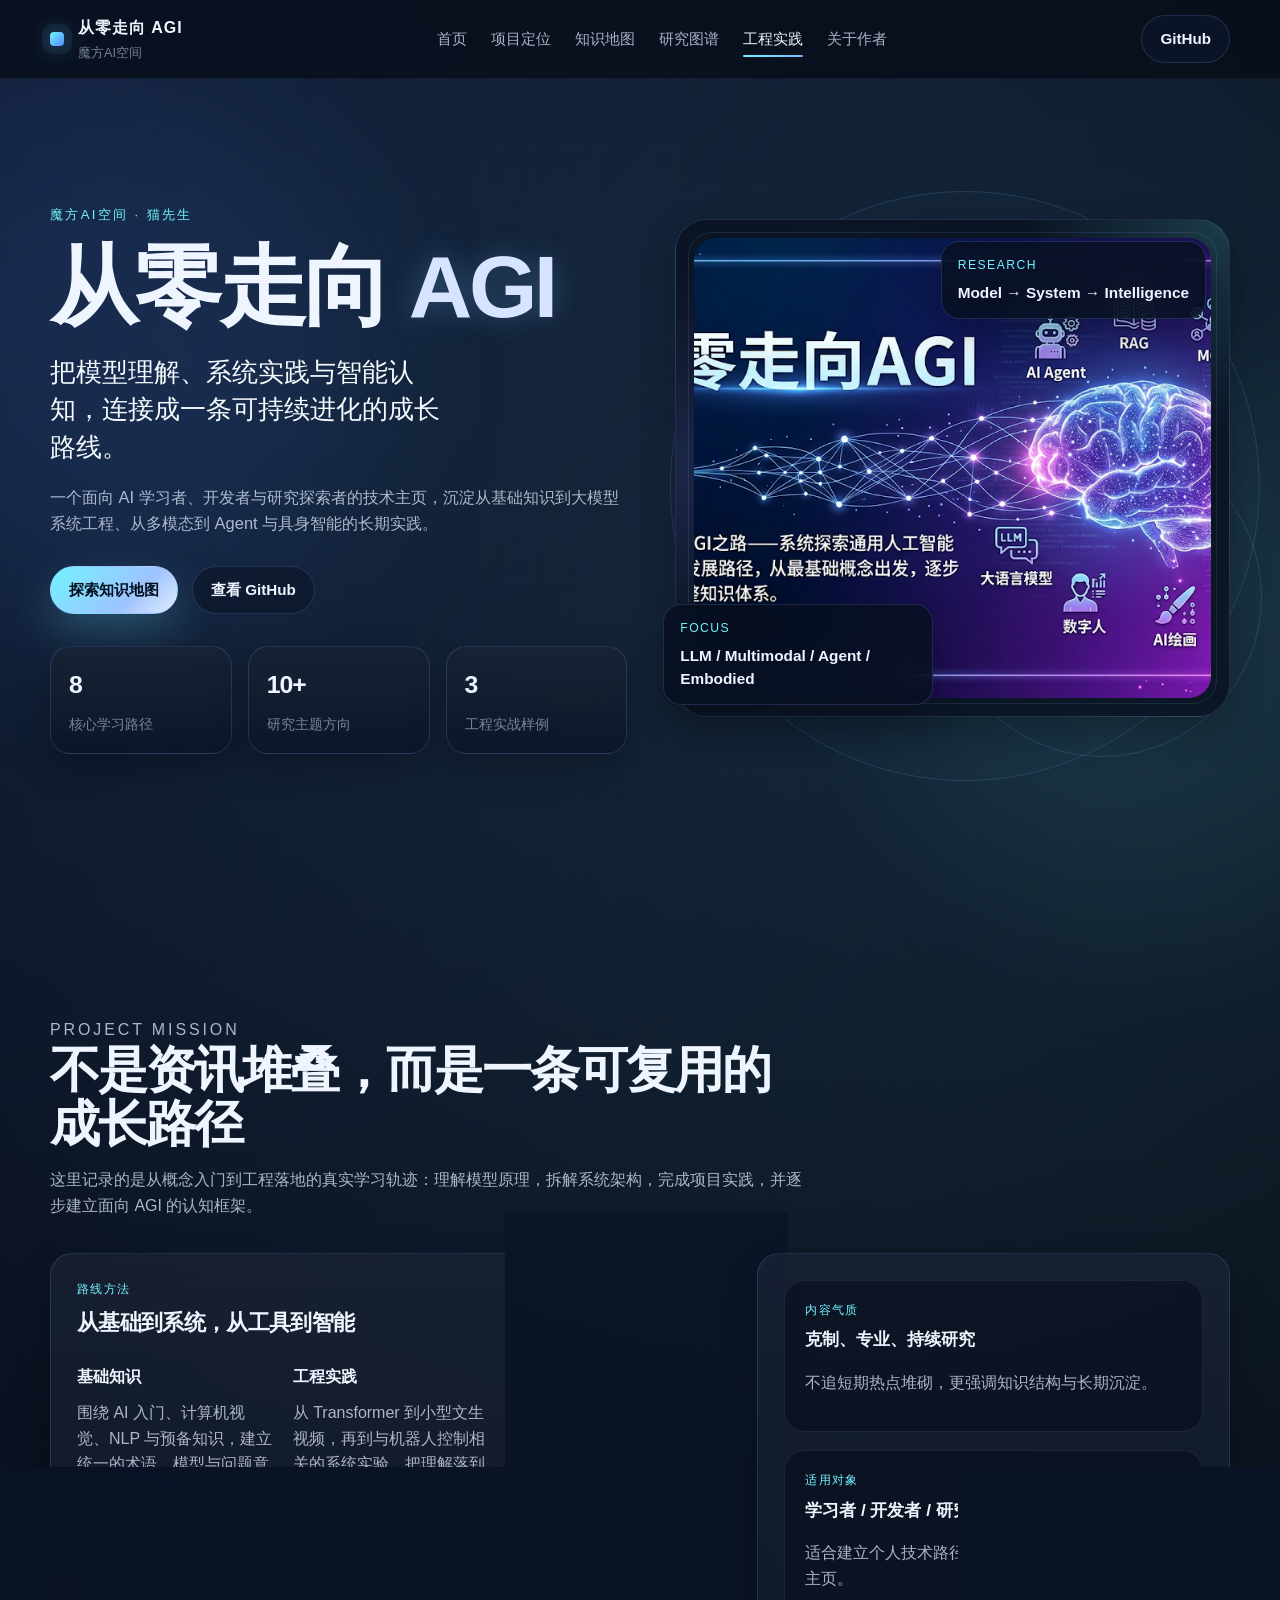
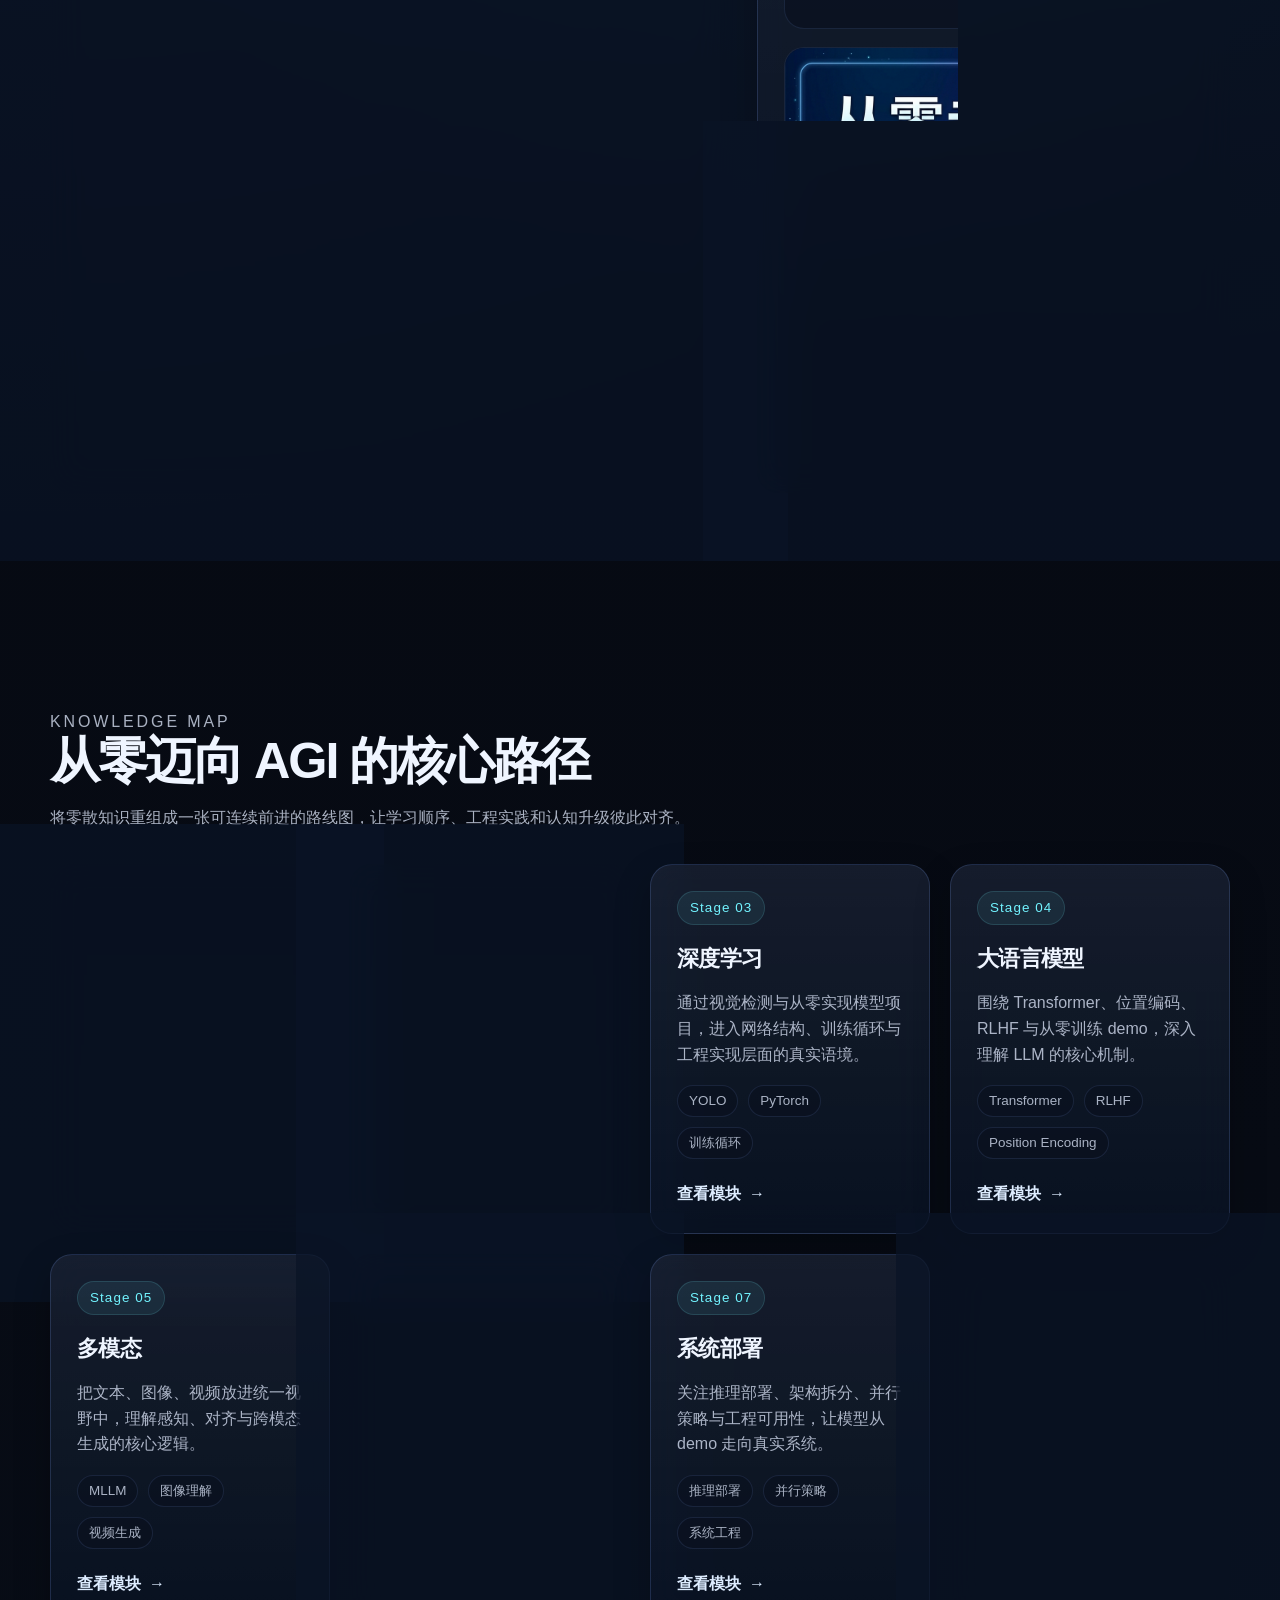
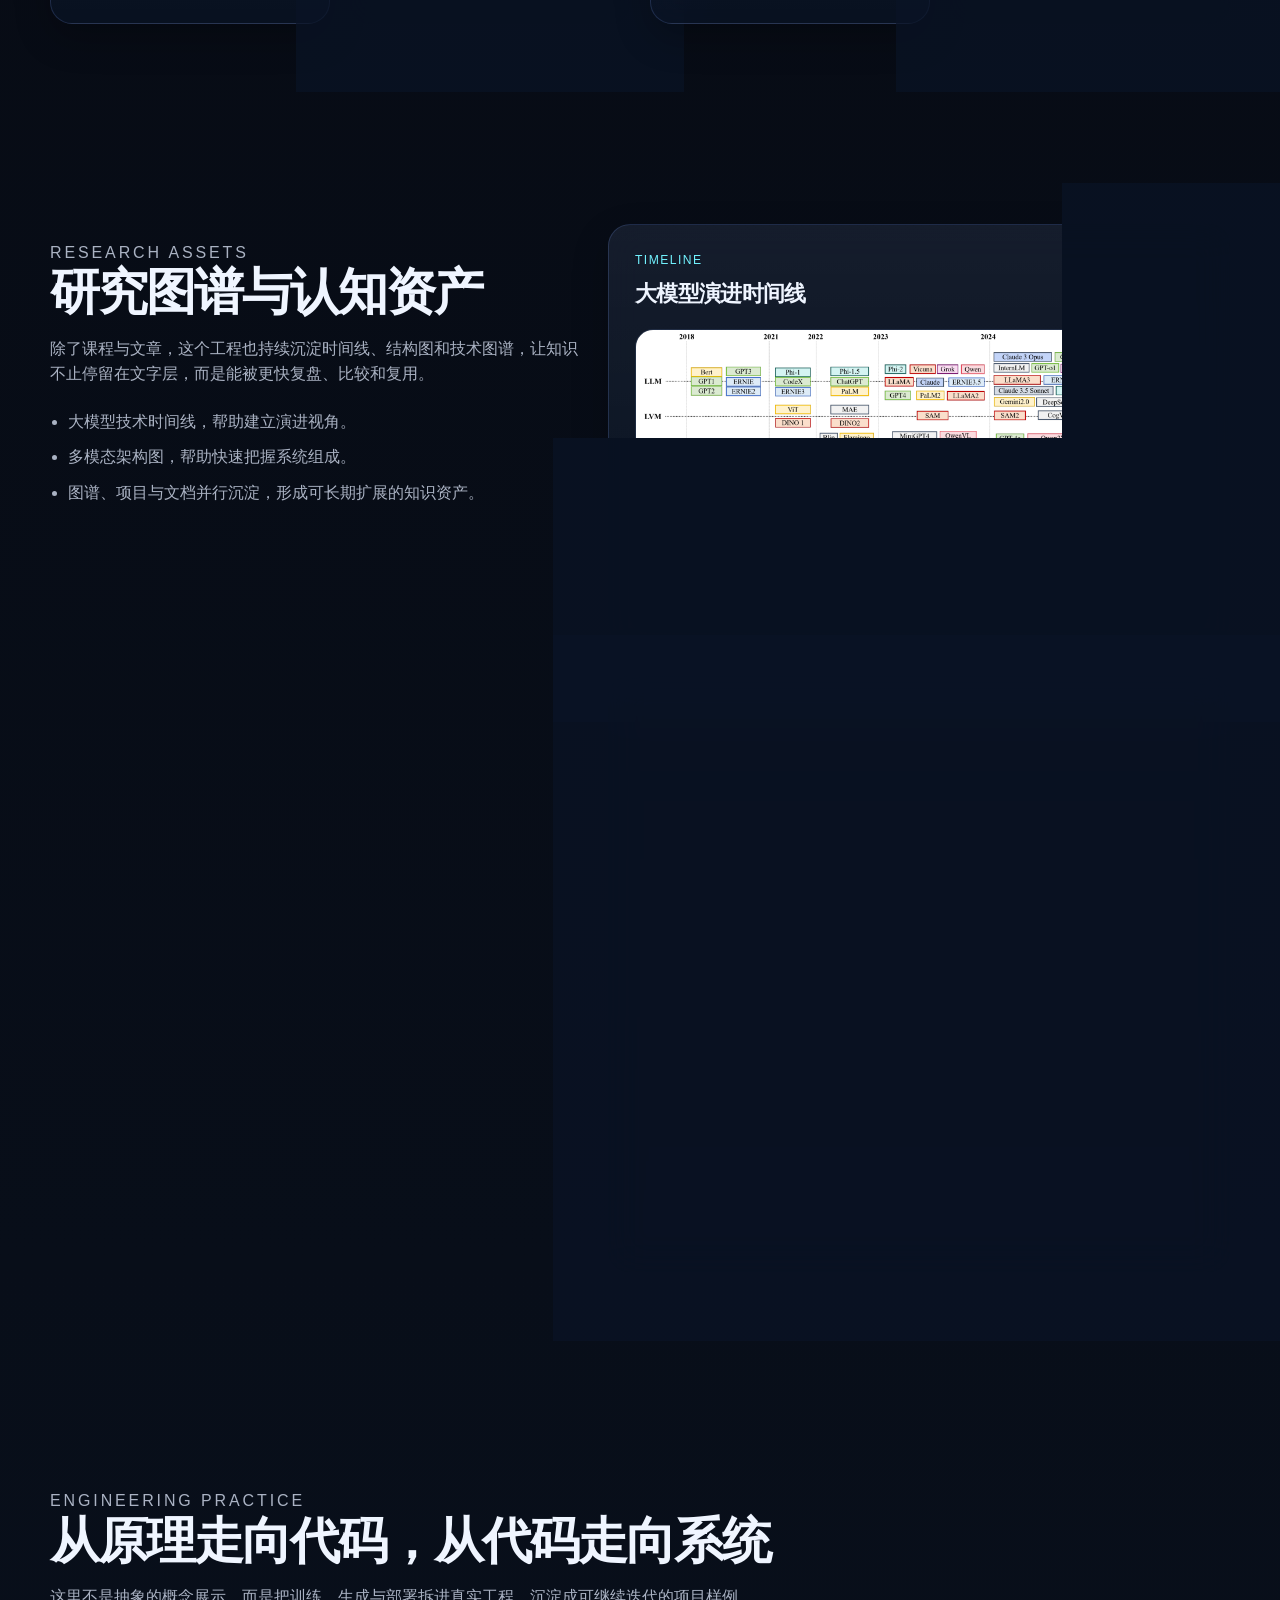
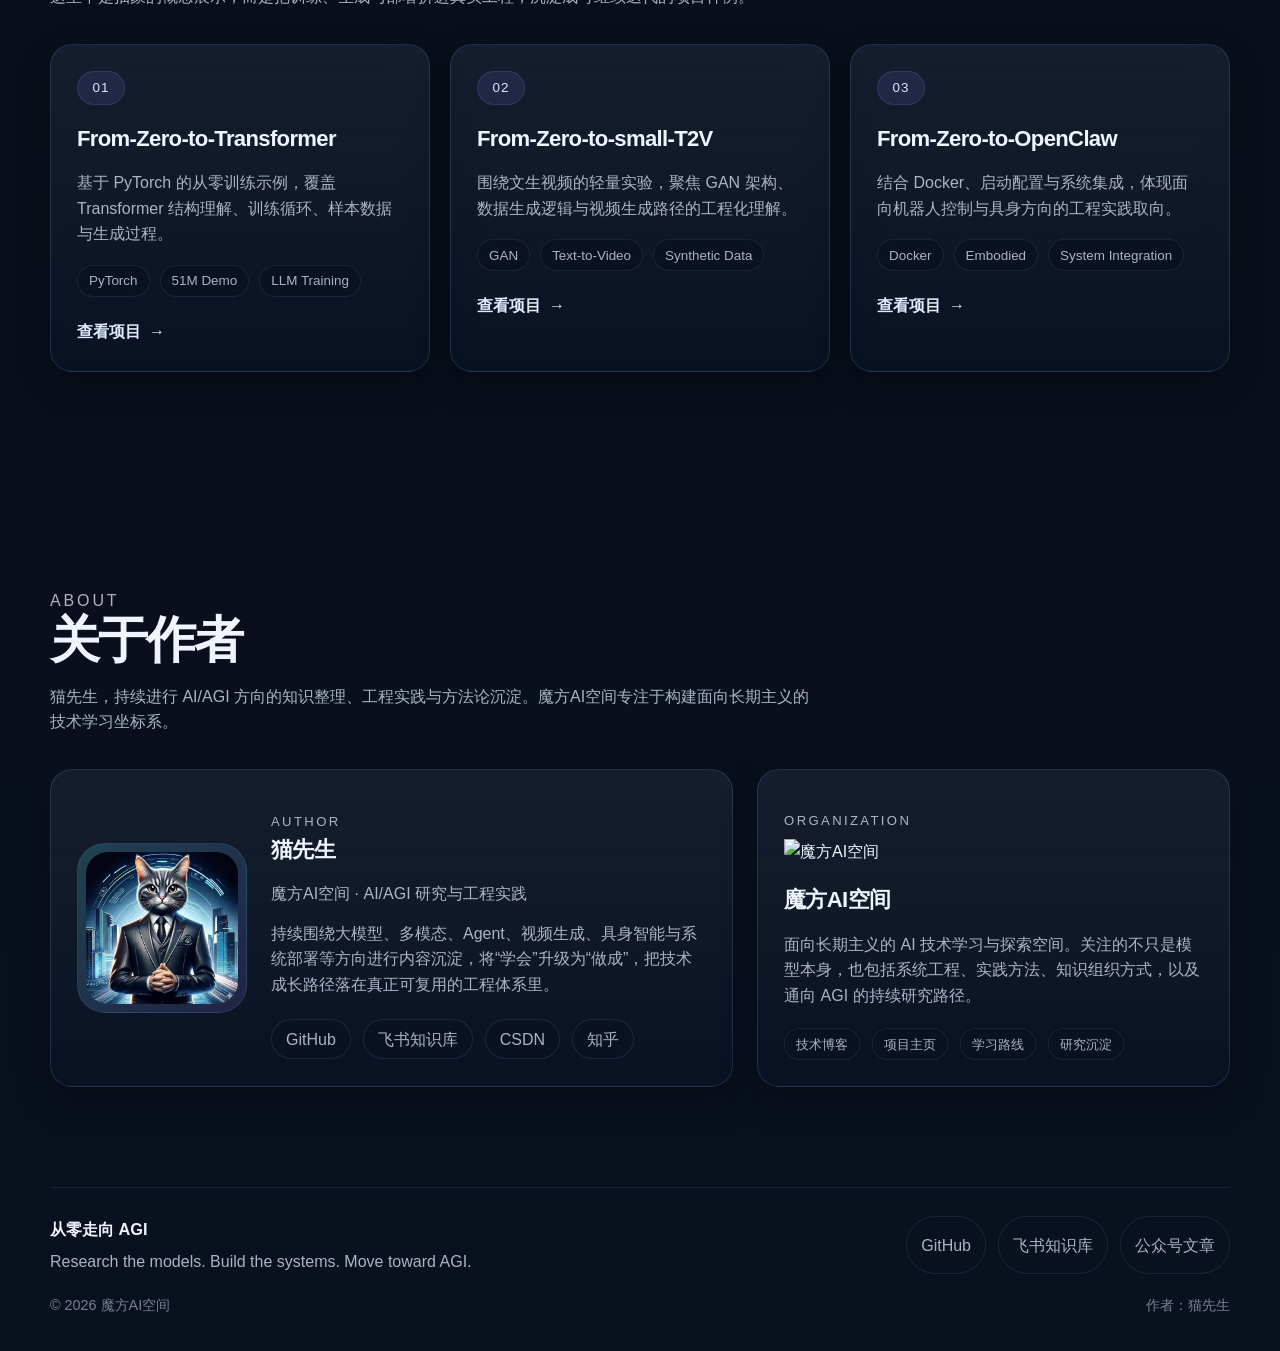
==== commit 96f5b1eb: "update index.html to add a link to the new documentation page for the project." ====
--- a/docs/index.html
+++ b/docs/index.html
@@ -88,7 +88,7 @@
             <div class="hero-orbit hero-orbit-large" aria-hidden="true"></div>
             <div class="hero-orbit hero-orbit-small" aria-hidden="true"></div>
             <div class="hero-frame">
-              <img src="../imgs/home2.png" alt="从零走向 AGI 首页主视觉" fetchpriority="high">
+              <img src="imgs/home1.png" alt="从零走向 AGI 首页主视觉" fetchpriority="high">
             </div>
             <div class="hero-badge hero-badge-top">
               <span>Research</span>
@@ -146,7 +146,7 @@
                 <p>适合建立个人技术路径，也适合作为持续演进的项目主页。</p>
               </div>
               <div class="stack-card visual-stack">
-                <img src="../imgs/home2.png" alt="AGI 探索氛围图" loading="lazy">
+                <img src="imgs/home2.png" alt="AGI 探索氛围图" loading="lazy">
               </div>
             </article>
           </div>
@@ -282,7 +282,7 @@
                 <span class="panel-kicker">Timeline</span>
                 <h3>大模型演进时间线</h3>
               </div>
-              <img src="../imgs/大模型时间线.png" alt="大模型时间线图" loading="lazy">
+              <img src="imgs/大模型时间线.png" alt="大模型时间线图" loading="lazy">
             </article>
 
             <article class="panel insight-card" data-reveal>
@@ -290,7 +290,7 @@
                 <span class="panel-kicker">Architecture</span>
                 <h3>多模态系统架构图</h3>
               </div>
-              <img src="../imgs/多模态架构.png" alt="多模态系统架构图" loading="lazy">
+              <img src="imgs/多模态架构.png" alt="多模态系统架构图" loading="lazy">
             </article>
           </div>
         </div>
@@ -355,7 +355,7 @@
           <div class="about-grid">
             <article class="panel author-card" data-reveal>
               <div class="author-avatar">
-                <img src="../imgs/头像.png" alt="作者猫先生头像" loading="lazy">
+                <img src="imgs/头像.png" alt="作者猫先生头像" loading="lazy">
               </div>
               <div class="author-copy">
                 <p class="eyebrow">Author</p>
@@ -375,7 +375,7 @@
 
             <article class="panel org-card" data-reveal>
               <p class="eyebrow">Organization</p>
-              <img class="org-logo" src="../imgs/魔方AI空间.png" alt="魔方AI空间" loading="lazy">
+              <img class="org-logo" src="imgs/魔方AI空间.png" alt="魔方AI空间" loading="lazy">
               <h3>魔方AI空间</h3>
               <p>
                 面向长期主义的 AI 技术学习与探索空间。关注的不只是模型本身，也包括系统工程、实践方法、知识组织方式，以及通向 AGI 的持续研究路径。
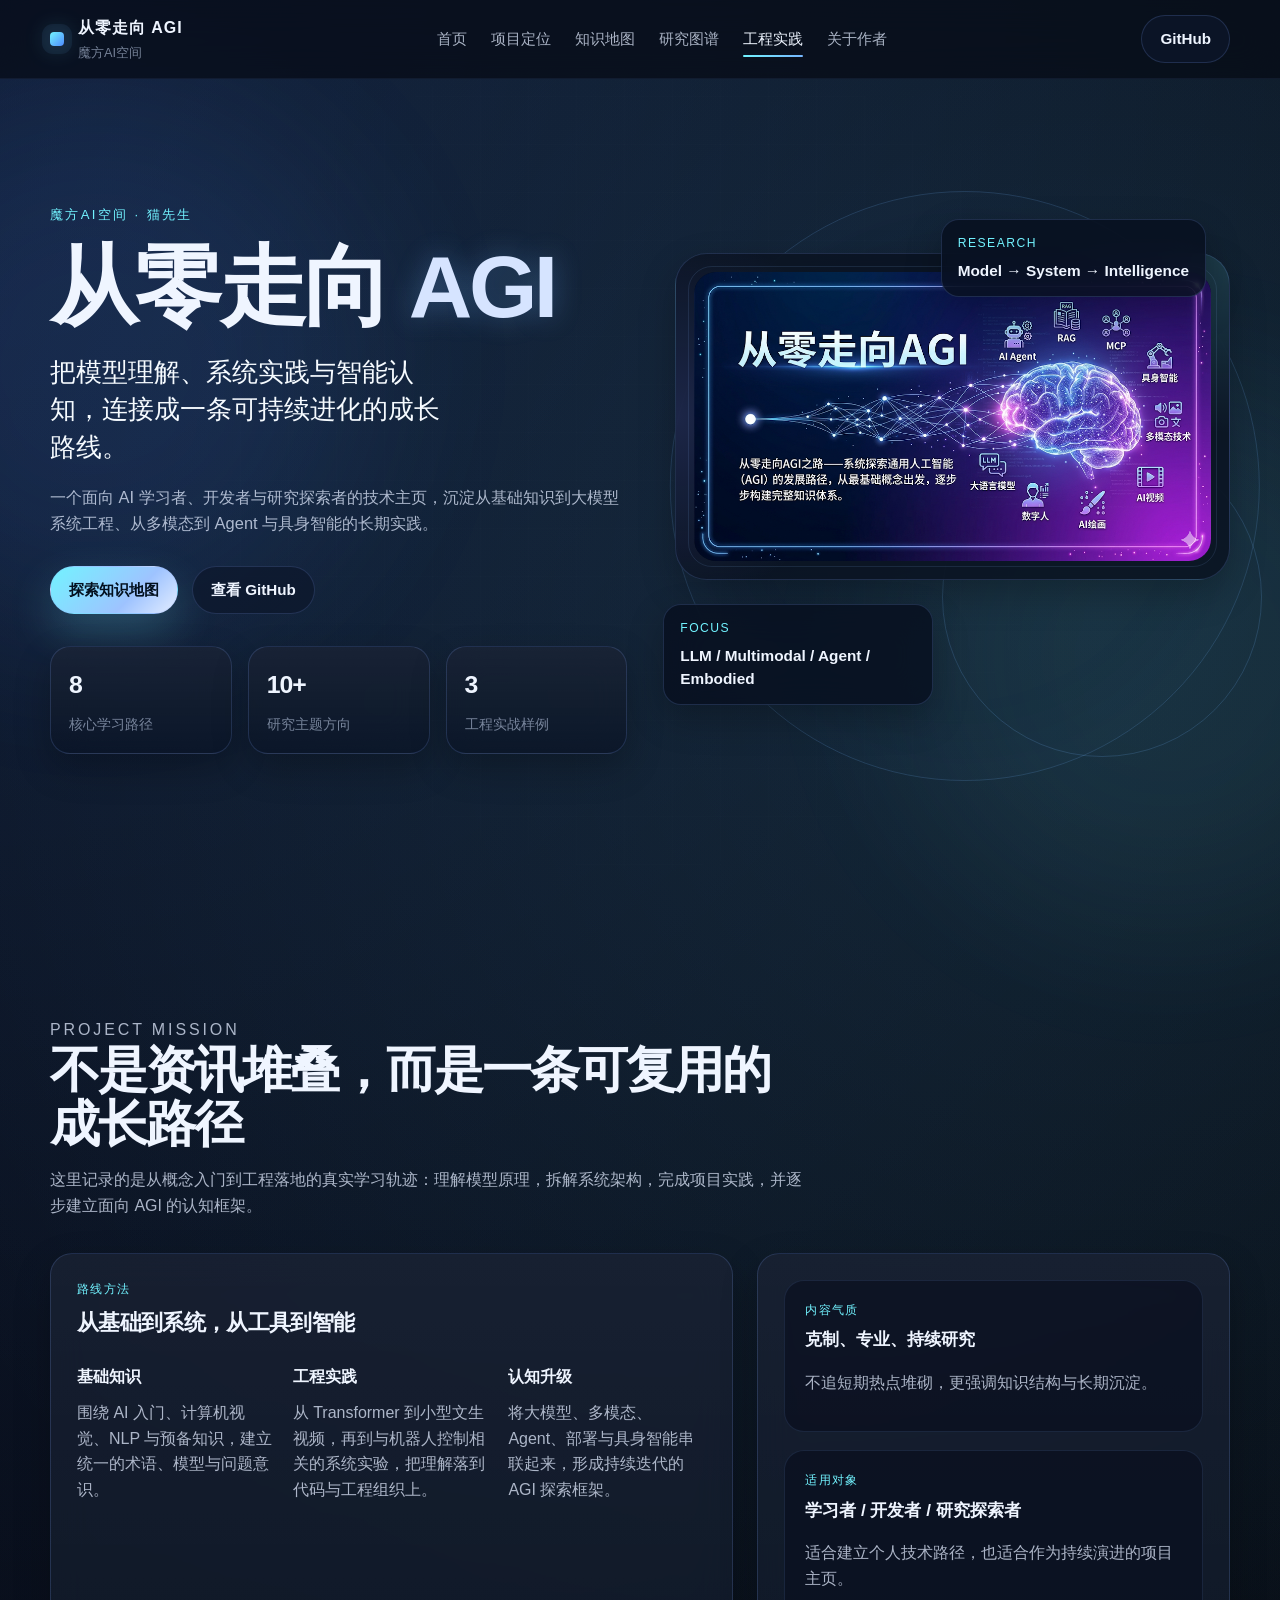
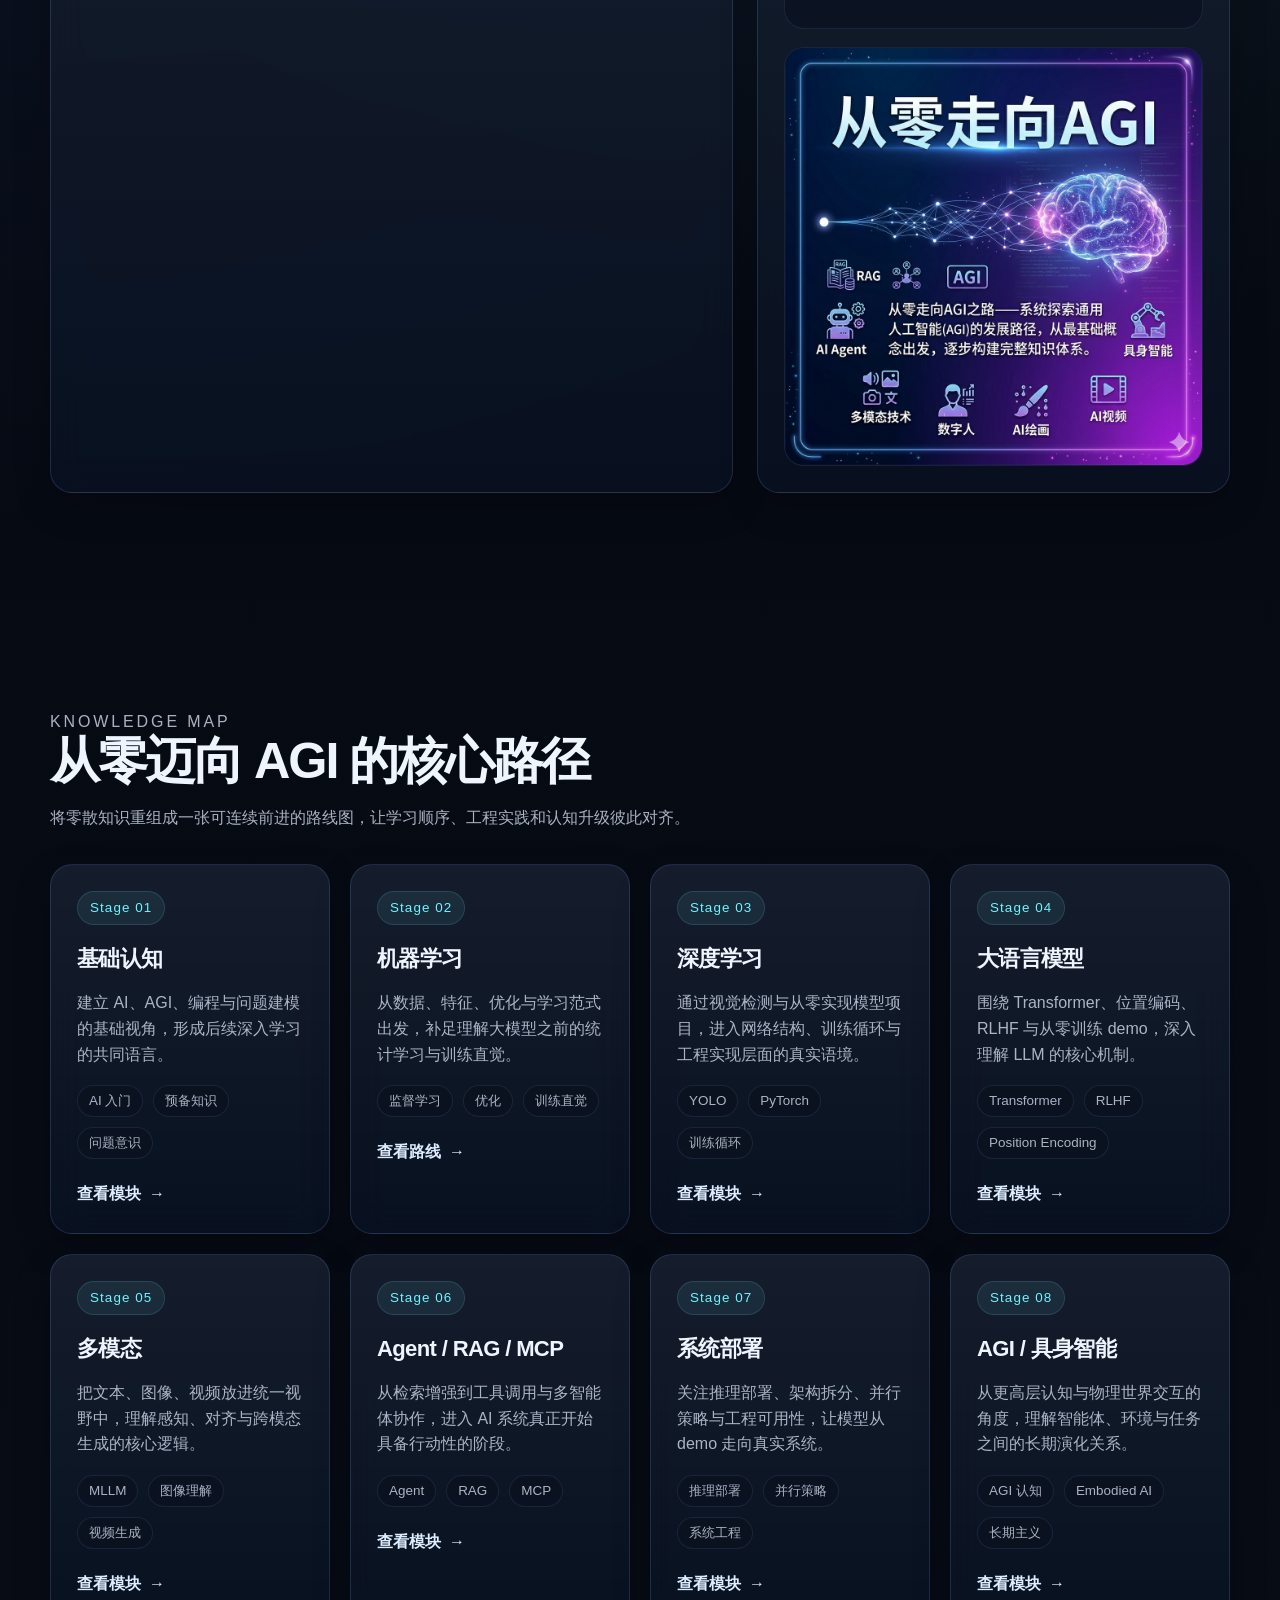
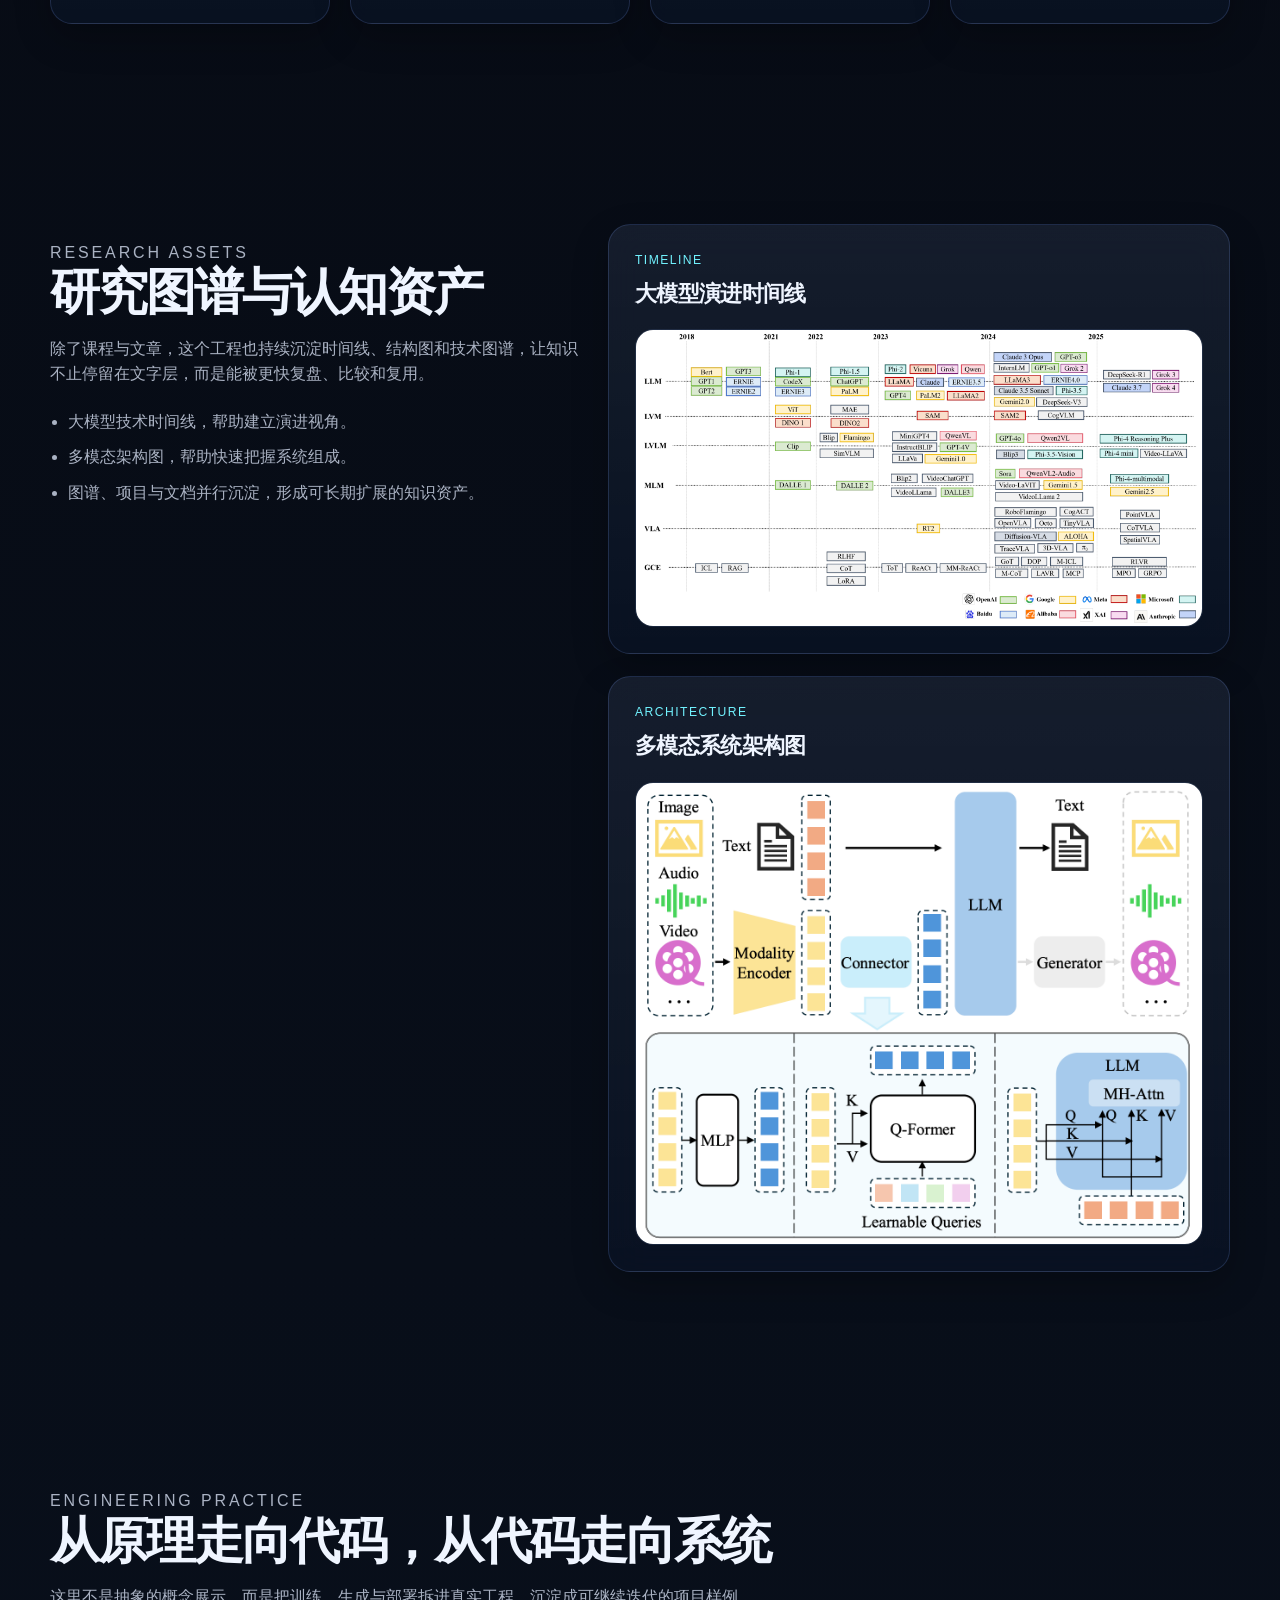
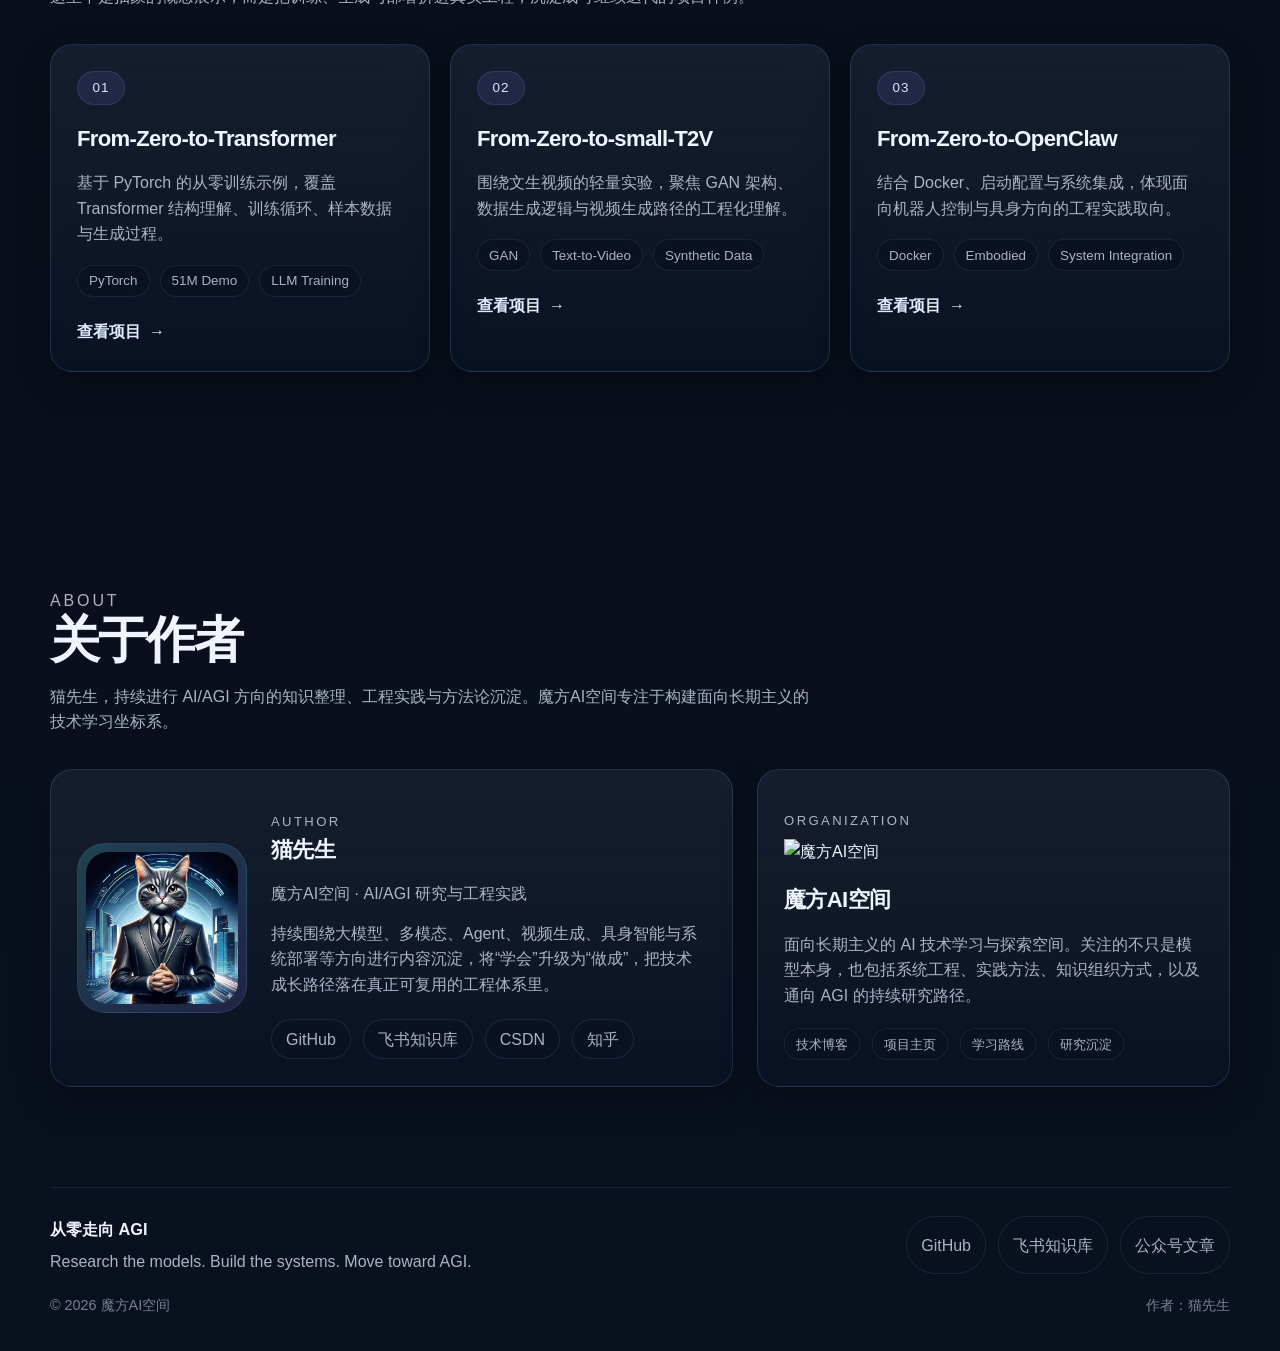
==== commit 1281f759: "update index.html" ====
--- a/docs/index.html
+++ b/docs/index.html
@@ -88,7 +88,7 @@
             <div class="hero-orbit hero-orbit-large" aria-hidden="true"></div>
             <div class="hero-orbit hero-orbit-small" aria-hidden="true"></div>
             <div class="hero-frame">
-              <img src="imgs/home1.png" alt="从零走向 AGI 首页主视觉" fetchpriority="high">
+              <img class="hero-image" src="imgs/home1.png" alt="从零走向 AGI 首页主视觉" fetchpriority="high">
             </div>
             <div class="hero-badge hero-badge-top">
               <span>Research</span>
--- a/docs/style.css
+++ b/docs/style.css
@@ -396,6 +396,7 @@
 .hero-visual {
   position: relative;
   min-height: 520px;
+  padding-top: 34px;
 }
 
 .hero-frame {
@@ -425,6 +426,16 @@
   border-radius: 22px;
 }
 
+.hero-frame .hero-image {
+  min-height: 0;
+  aspect-ratio: 1024 / 572;
+  object-fit: contain;
+  object-position: center;
+  background:
+    radial-gradient(circle at top, rgba(114, 243, 255, 0.08), transparent 42%),
+    rgba(6, 11, 22, 0.86);
+}
+
 .hero-orbit {
   position: absolute;
   border-radius: 50%;
@@ -474,7 +485,7 @@
 }
 
 .hero-badge-top {
-  top: 22px;
+  top: 0;
   right: 24px;
 }
 
@@ -1012,6 +1023,10 @@
     min-height: 320px;
   }
 
+  .hero-frame .hero-image {
+    min-height: 0;
+  }
+
   .hero-orbit-large,
   .hero-orbit-small,
   .hero-badge {
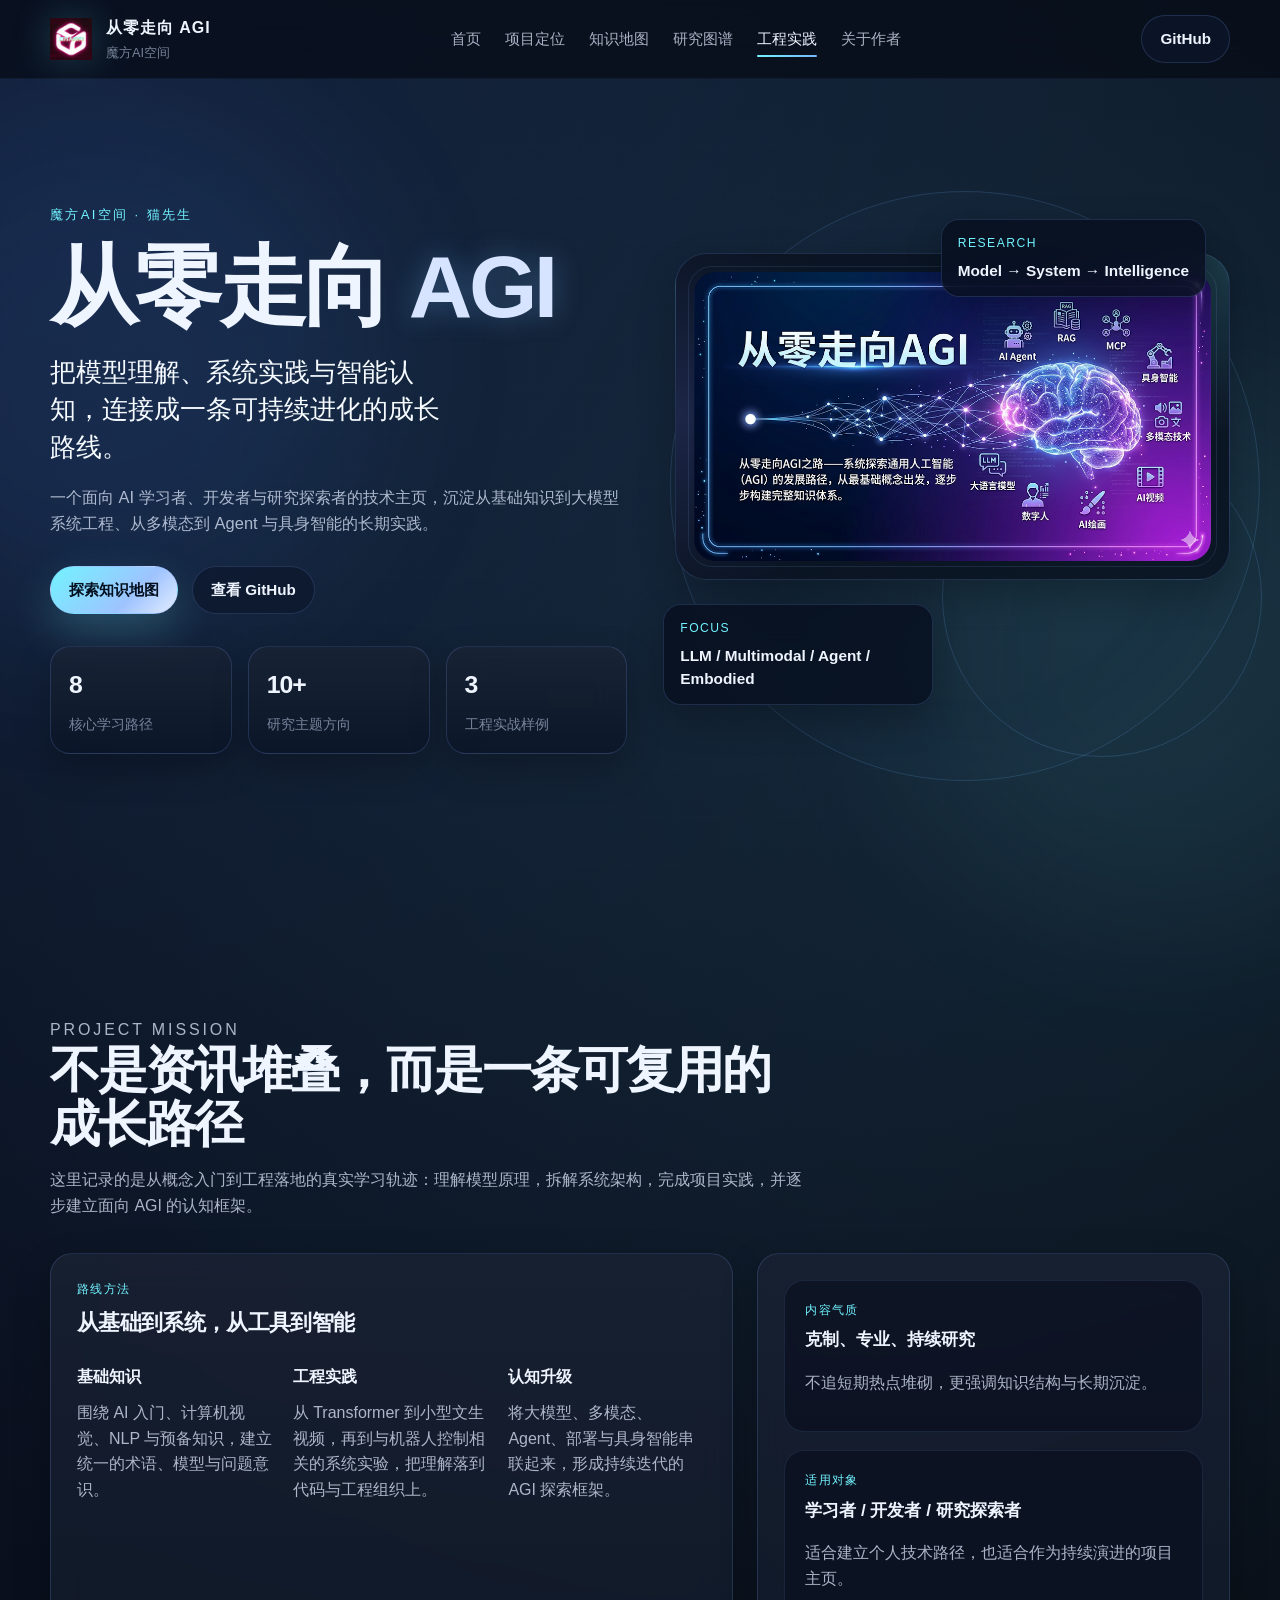
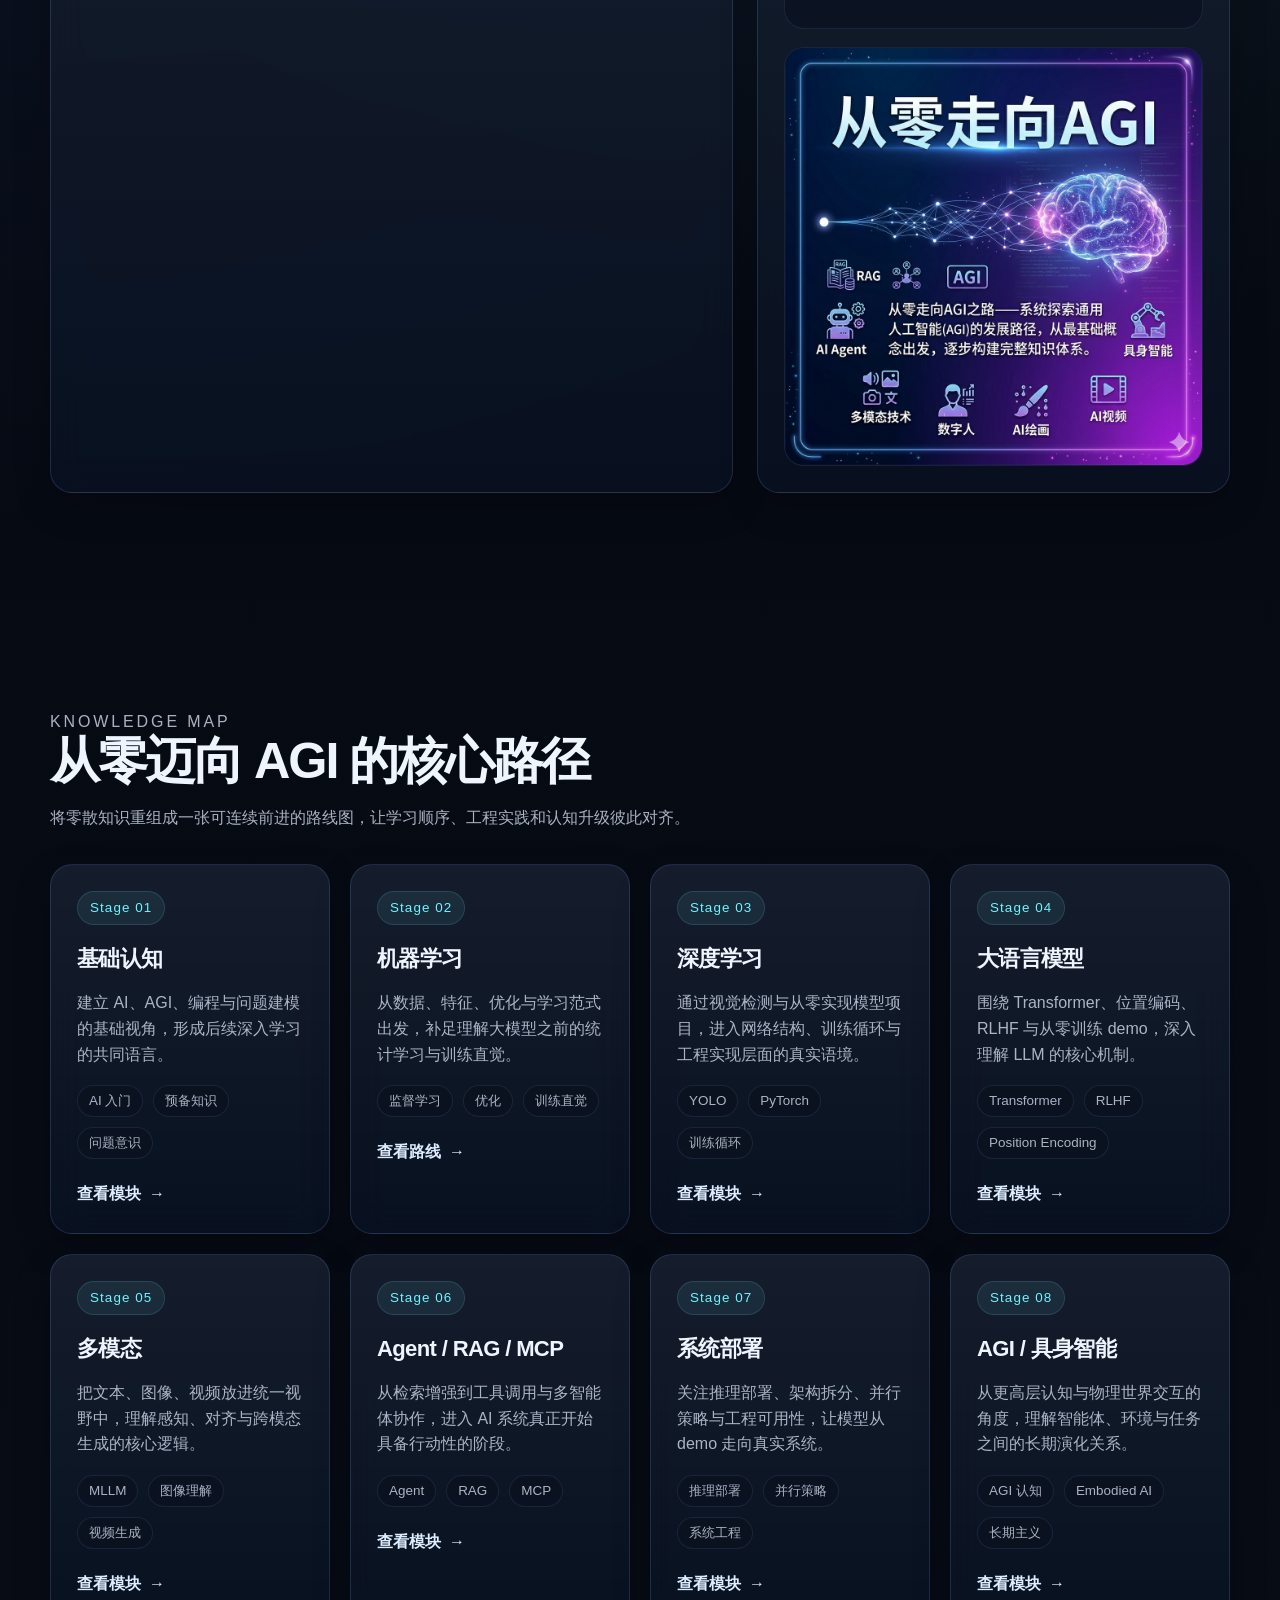
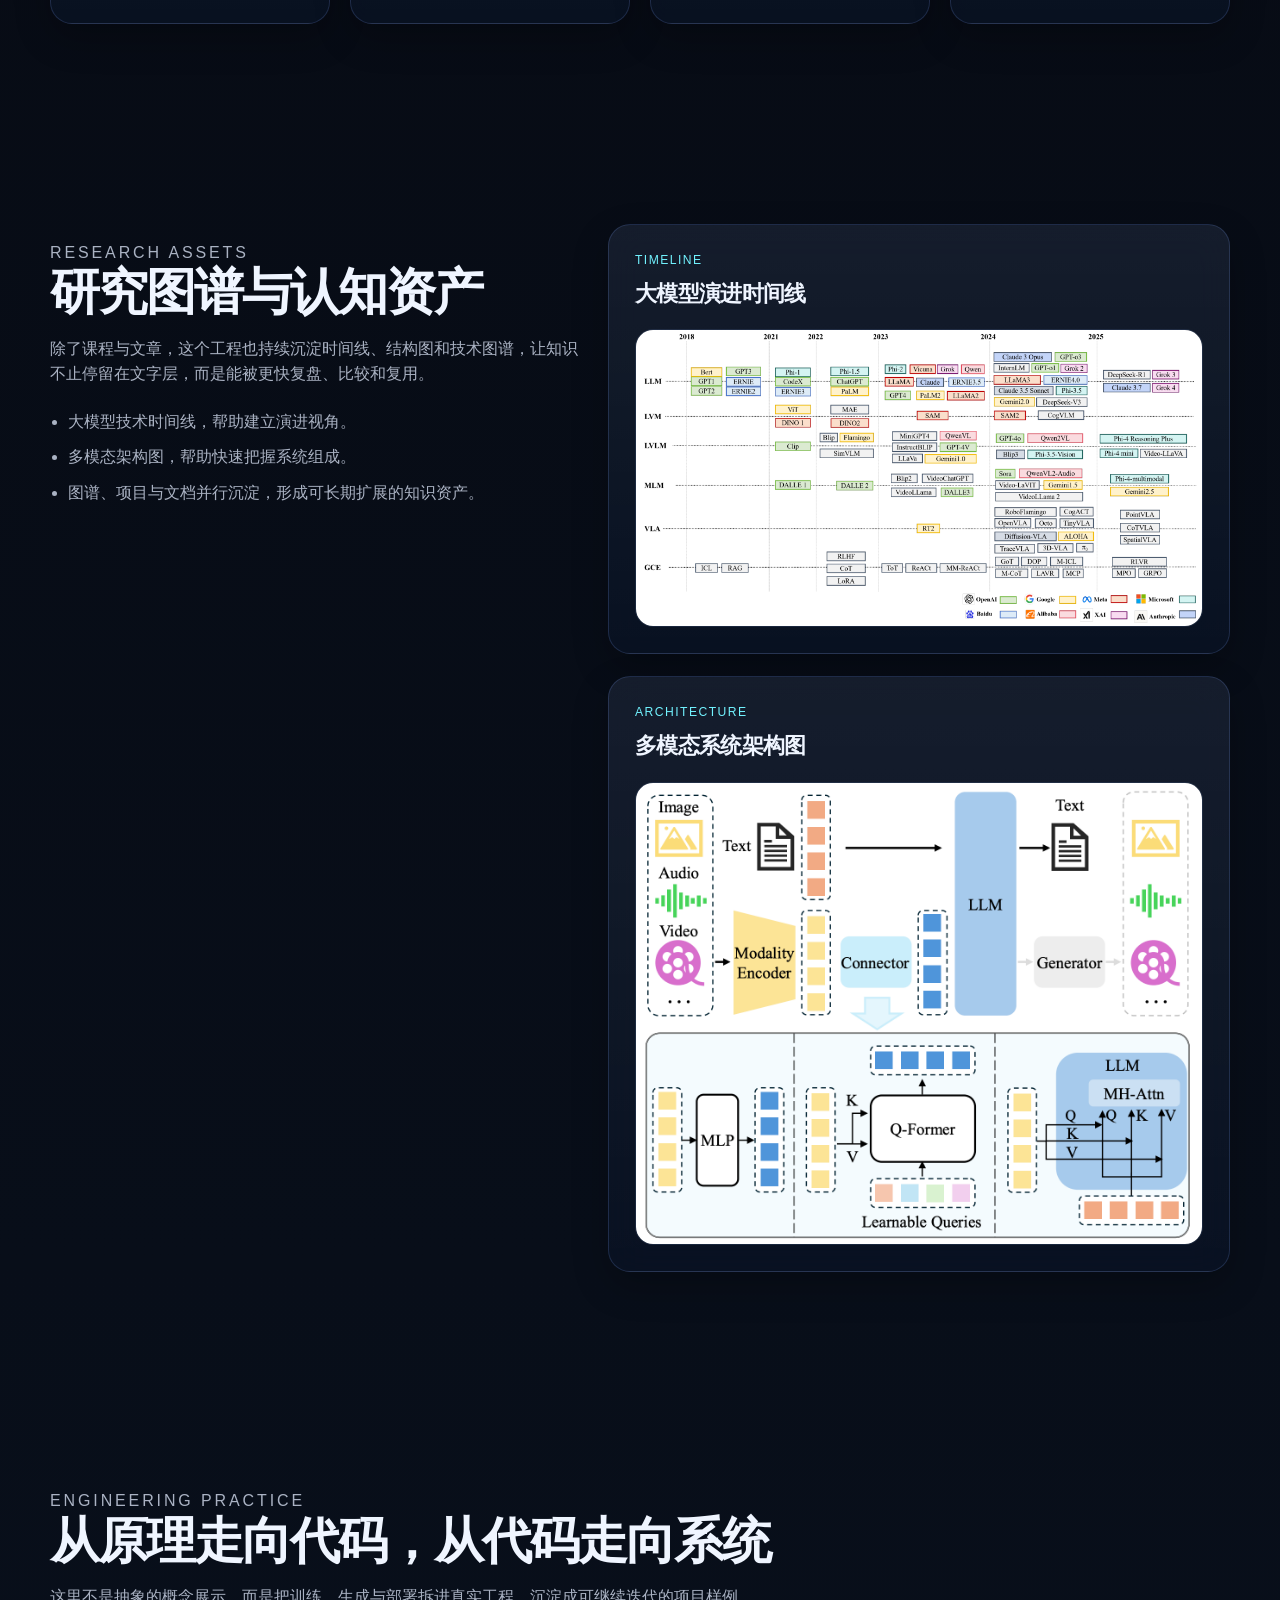
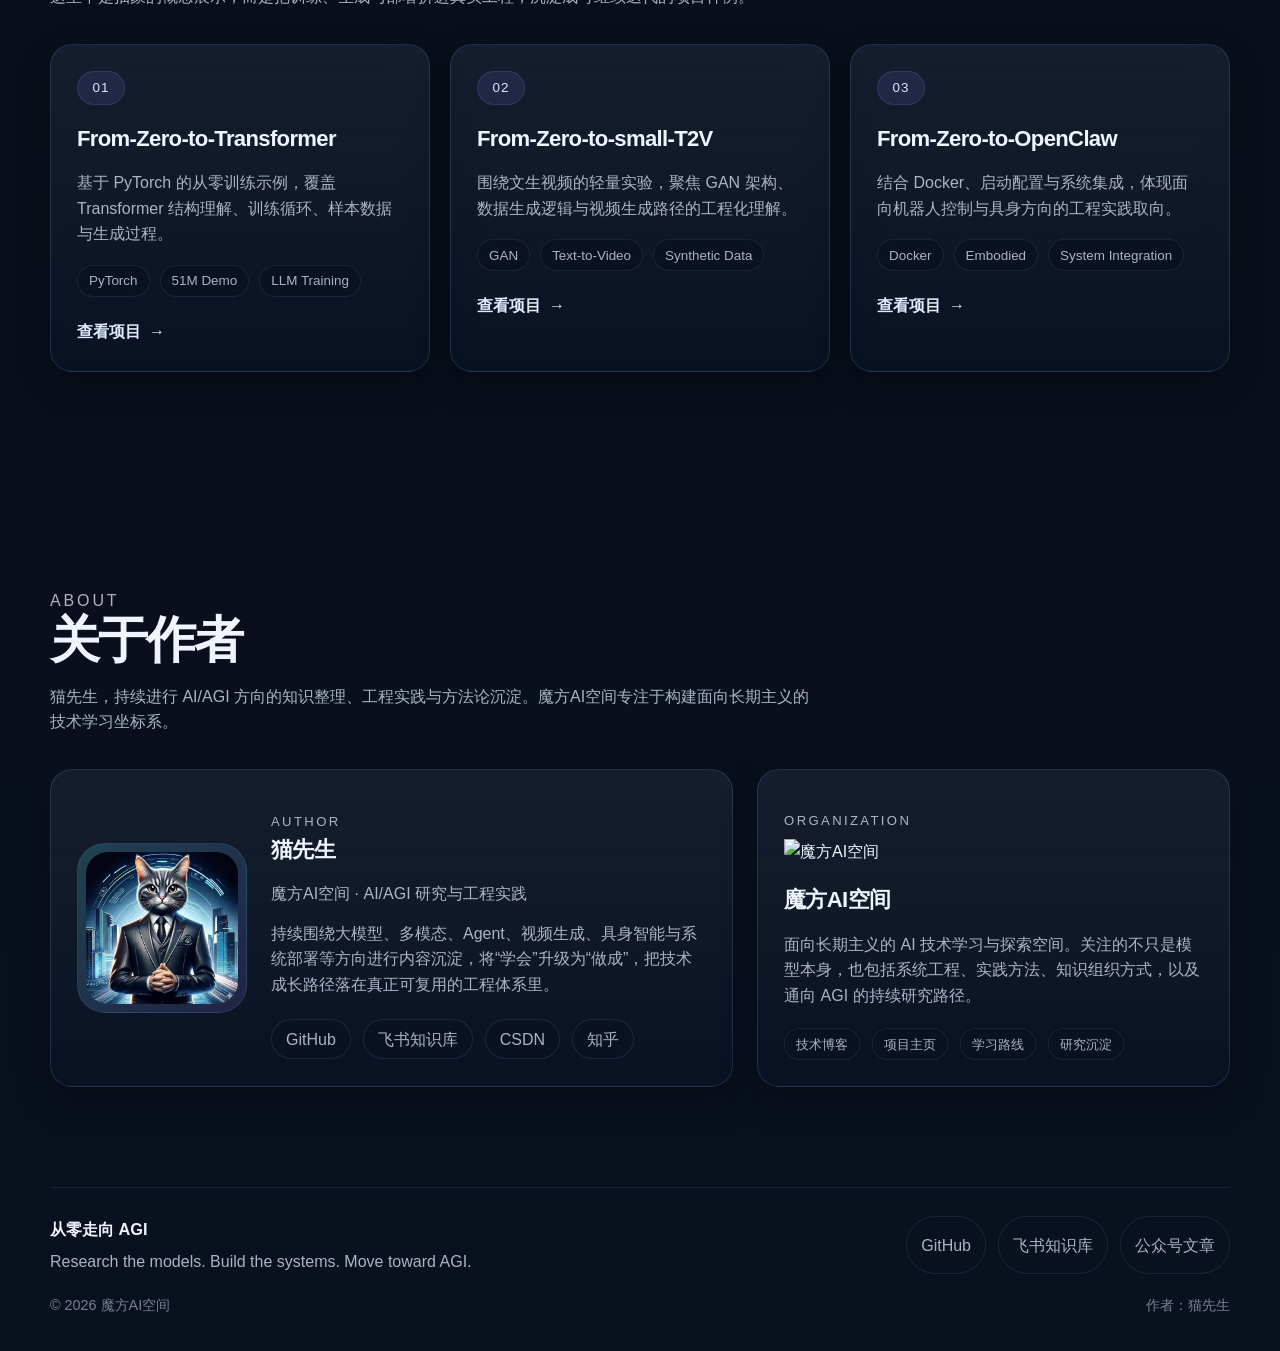
==== commit 6befd255: "add logo to index.html" ====
--- a/docs/index.html
+++ b/docs/index.html
@@ -23,7 +23,7 @@
     <header class="site-header" id="top">
       <div class="container header-inner">
         <a class="brand" href="#hero" aria-label="返回首页">
-          <span class="brand-mark" aria-hidden="true"></span>
+          <img class="brand-logo" src="imgs/logo.png" alt="魔方AI空间 Logo">
           <span class="brand-copy">
             <strong>从零走向 AGI</strong>
             <span>魔方AI空间</span>
--- a/docs/style.css
+++ b/docs/style.css
@@ -151,14 +151,12 @@
   gap: 14px;
 }
 
-.brand-mark {
-  width: 14px;
-  height: 14px;
-  border-radius: 4px;
-  background: linear-gradient(135deg, var(--accent), var(--primary-strong));
-  box-shadow:
-    0 0 0 8px rgba(118, 182, 255, 0.08),
-    0 0 24px rgba(114, 243, 255, 0.42);
+.brand-logo {
+  width: 42px;
+  height: 42px;
+  object-fit: contain;
+  flex-shrink: 0;
+  filter: drop-shadow(0 0 18px rgba(114, 243, 255, 0.2));
 }
 
 .brand-copy {
@@ -1002,6 +1000,11 @@
     font-size: 2.65rem;
   }
 
+  .brand-logo {
+    width: 38px;
+    height: 38px;
+  }
+
   .hero-tagline {
     font-size: 1.1rem;
   }
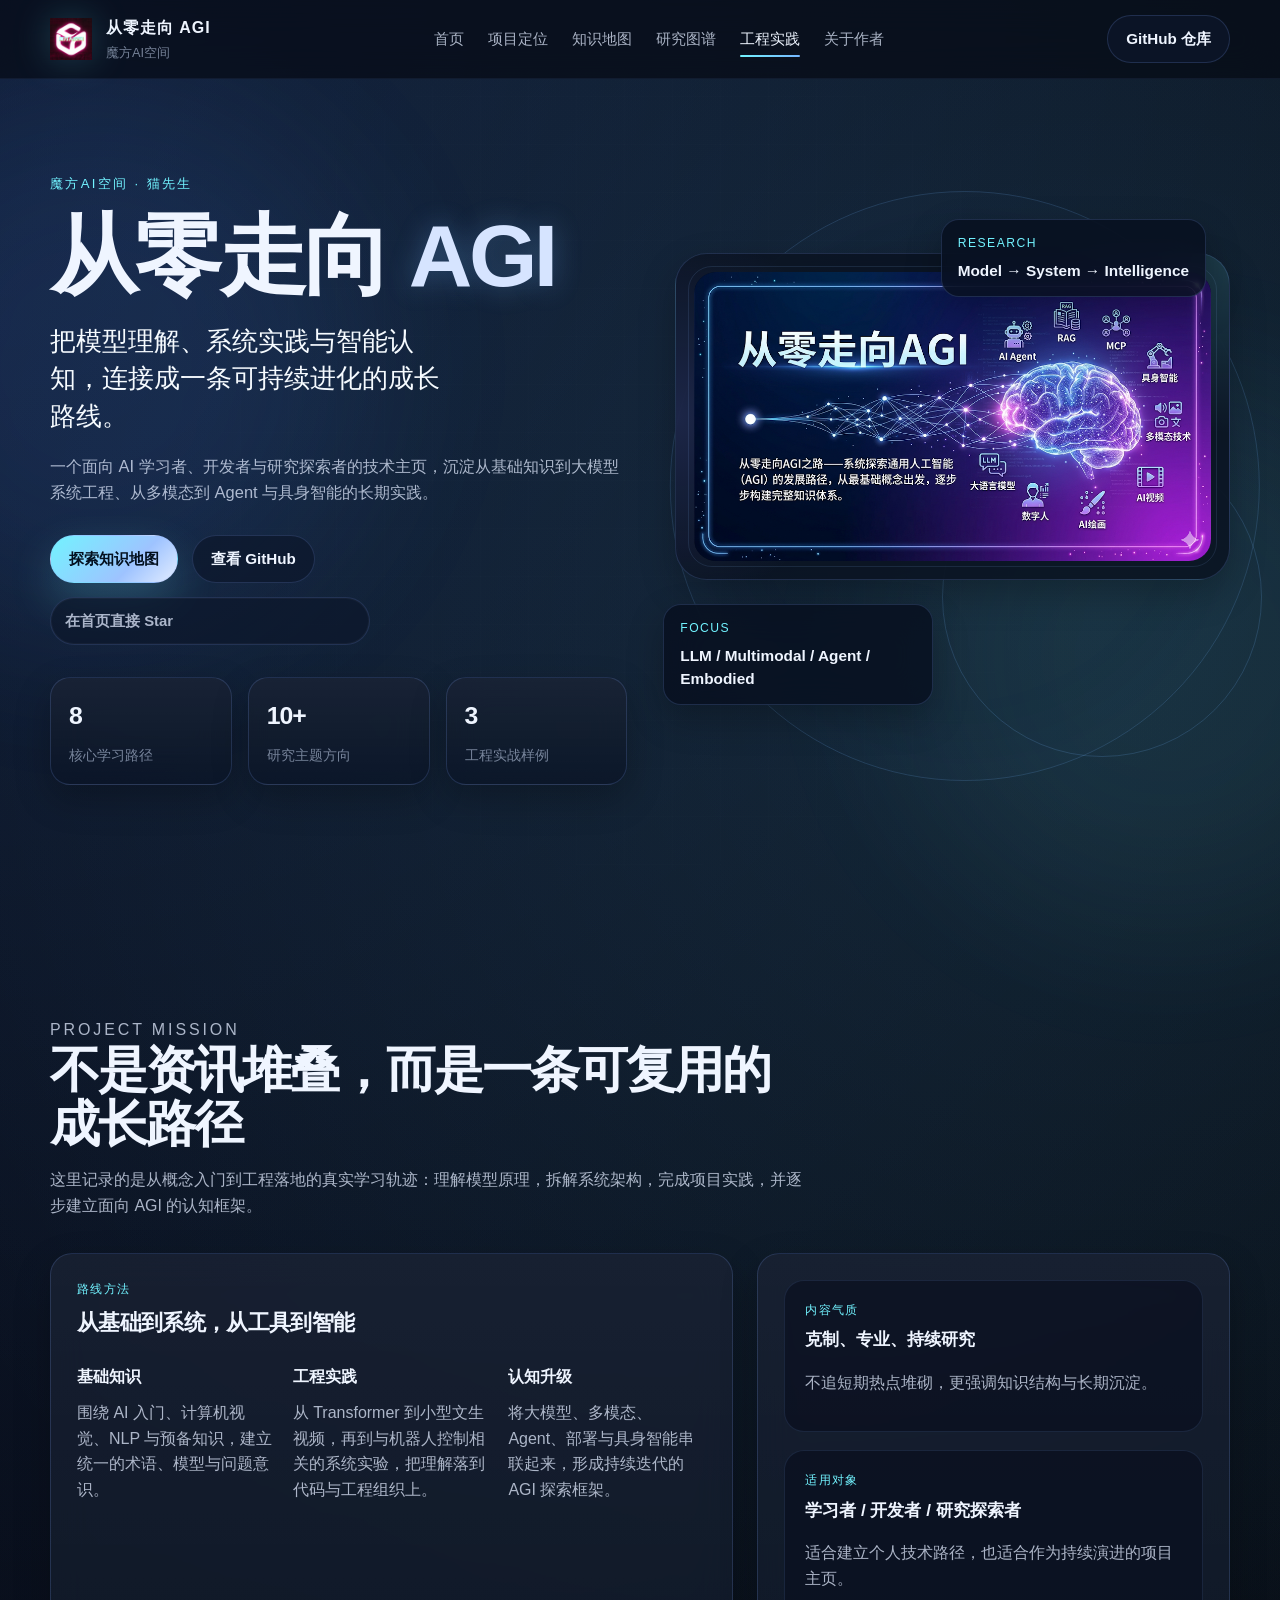
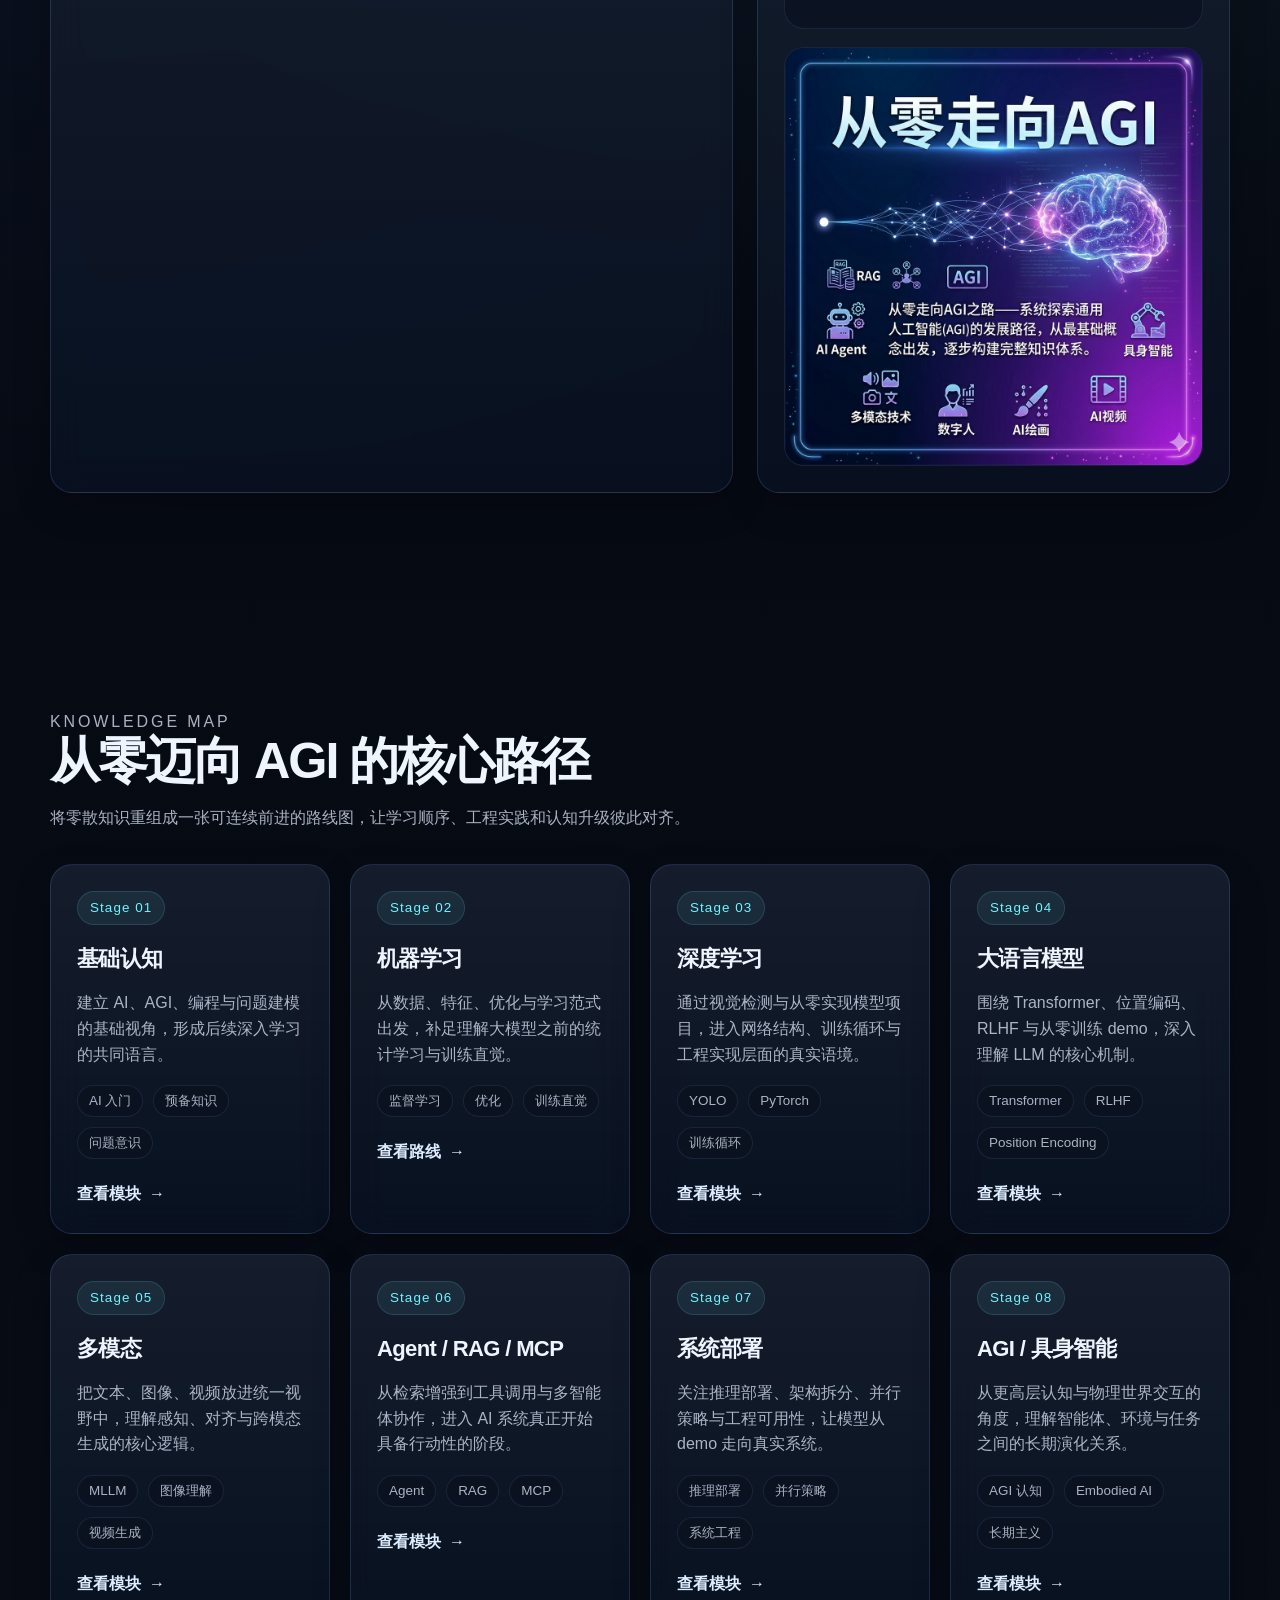
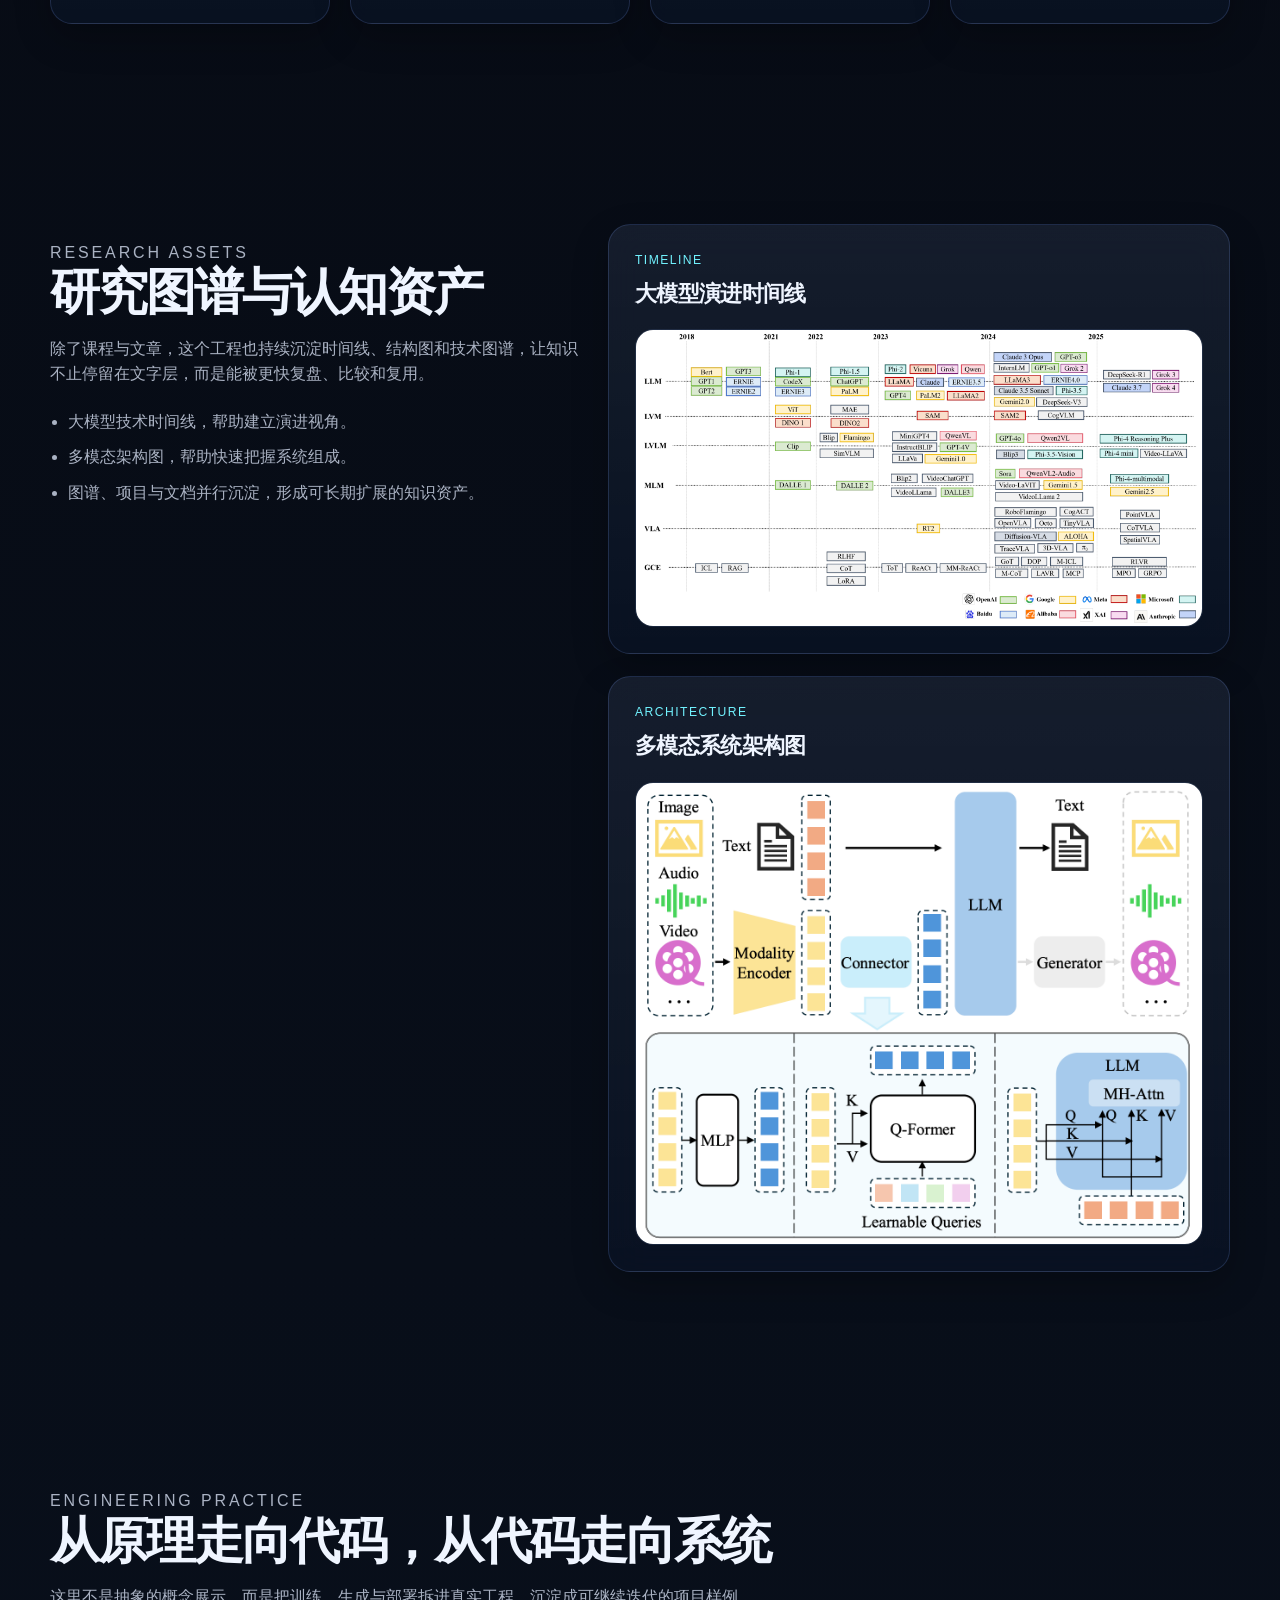
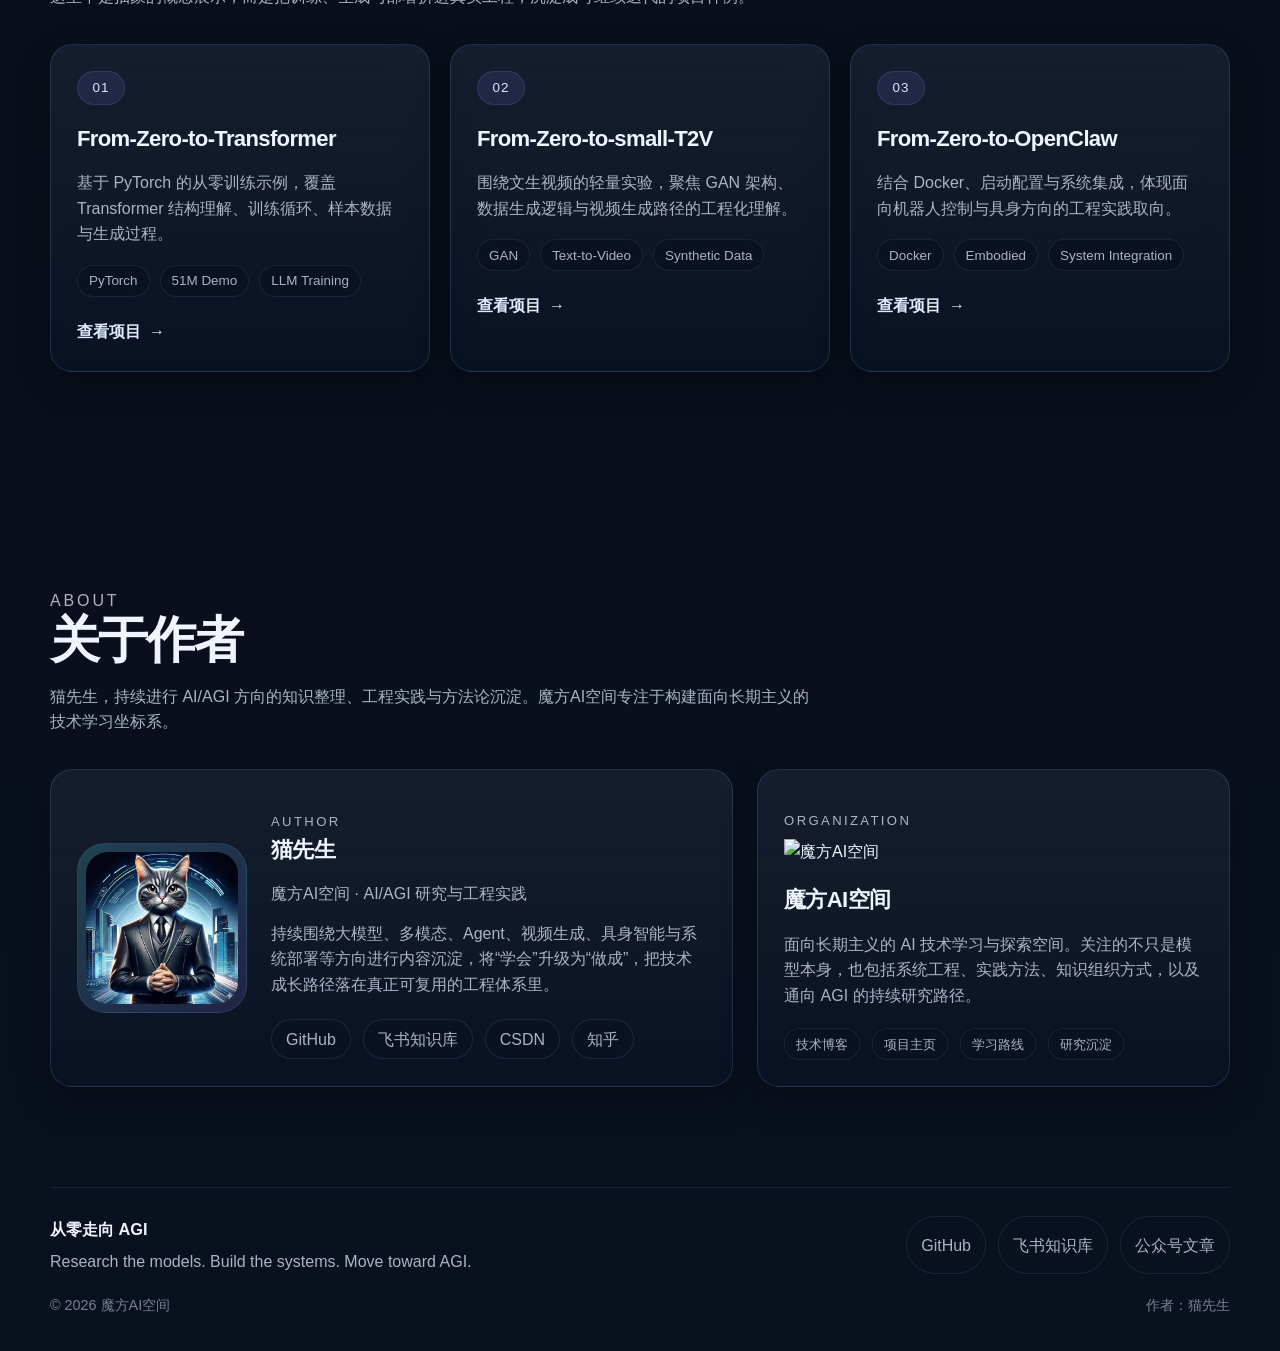
==== commit 10f798d9: "add Star按钮" ====
--- a/docs/index.html
+++ b/docs/index.html
@@ -45,7 +45,7 @@
         </nav>
 
         <a class="button button-ghost header-repo" href="https://github.com/AI-mzq/From-Zero-to-AGI" target="_blank" rel="noreferrer">
-          GitHub
+          GitHub 仓库
         </a>
       </div>
     </header>
@@ -66,6 +66,16 @@
               <a class="button button-ghost" href="https://github.com/AI-mzq/From-Zero-to-AGI" target="_blank" rel="noreferrer">
                 查看 GitHub
               </a>
+              <div class="hero-star-panel" aria-label="GitHub Star 组件">
+                <span class="hero-star-label">在首页直接 Star</span>
+                <iframe
+                  class="github-star-button"
+                  src="https://ghbtns.com/github-btn.html?user=AI-mzq&repo=From-Zero-to-AGI&type=star&count=true&size=large"
+                  title="GitHub Star Button"
+                  width="170"
+                  height="30"
+                ></iframe>
+              </div>
             </div>
 
             <div class="hero-stats" aria-label="站点概览">
--- a/docs/style.css
+++ b/docs/style.css
@@ -350,8 +350,37 @@
 .hero-actions {
   display: flex;
   flex-wrap: wrap;
+  align-items: stretch;
   gap: 14px;
   margin-top: 30px;
+}
+
+.hero-star-panel {
+  display: inline-flex;
+  align-items: center;
+  gap: 12px;
+  min-height: 48px;
+  padding: 8px 14px;
+  border-radius: 999px;
+  border: 1px solid rgba(132, 168, 255, 0.18);
+  background: rgba(13, 24, 44, 0.74);
+  box-shadow: inset 0 0 0 1px rgba(255, 255, 255, 0.03);
+}
+
+.hero-star-label {
+  color: var(--text-soft);
+  font-size: 0.93rem;
+  font-weight: 600;
+  white-space: nowrap;
+}
+
+.github-star-button {
+  display: block;
+  width: 170px;
+  height: 30px;
+  border: 0;
+  overflow: hidden;
+  background: transparent;
 }
 
 .hero-stats {
@@ -1013,6 +1042,29 @@
     font-size: 0.98rem;
   }
 
+  .hero-actions {
+    align-items: stretch;
+  }
+
+  .hero-actions > * {
+    width: 100%;
+  }
+
+  .hero-star-panel {
+    justify-content: center;
+    flex-wrap: wrap;
+    border-radius: 22px;
+  }
+
+  .hero-star-label {
+    width: 100%;
+    text-align: center;
+  }
+
+  .github-star-button {
+    margin: 0 auto;
+  }
+
   .hero-visual {
     min-height: auto;
   }
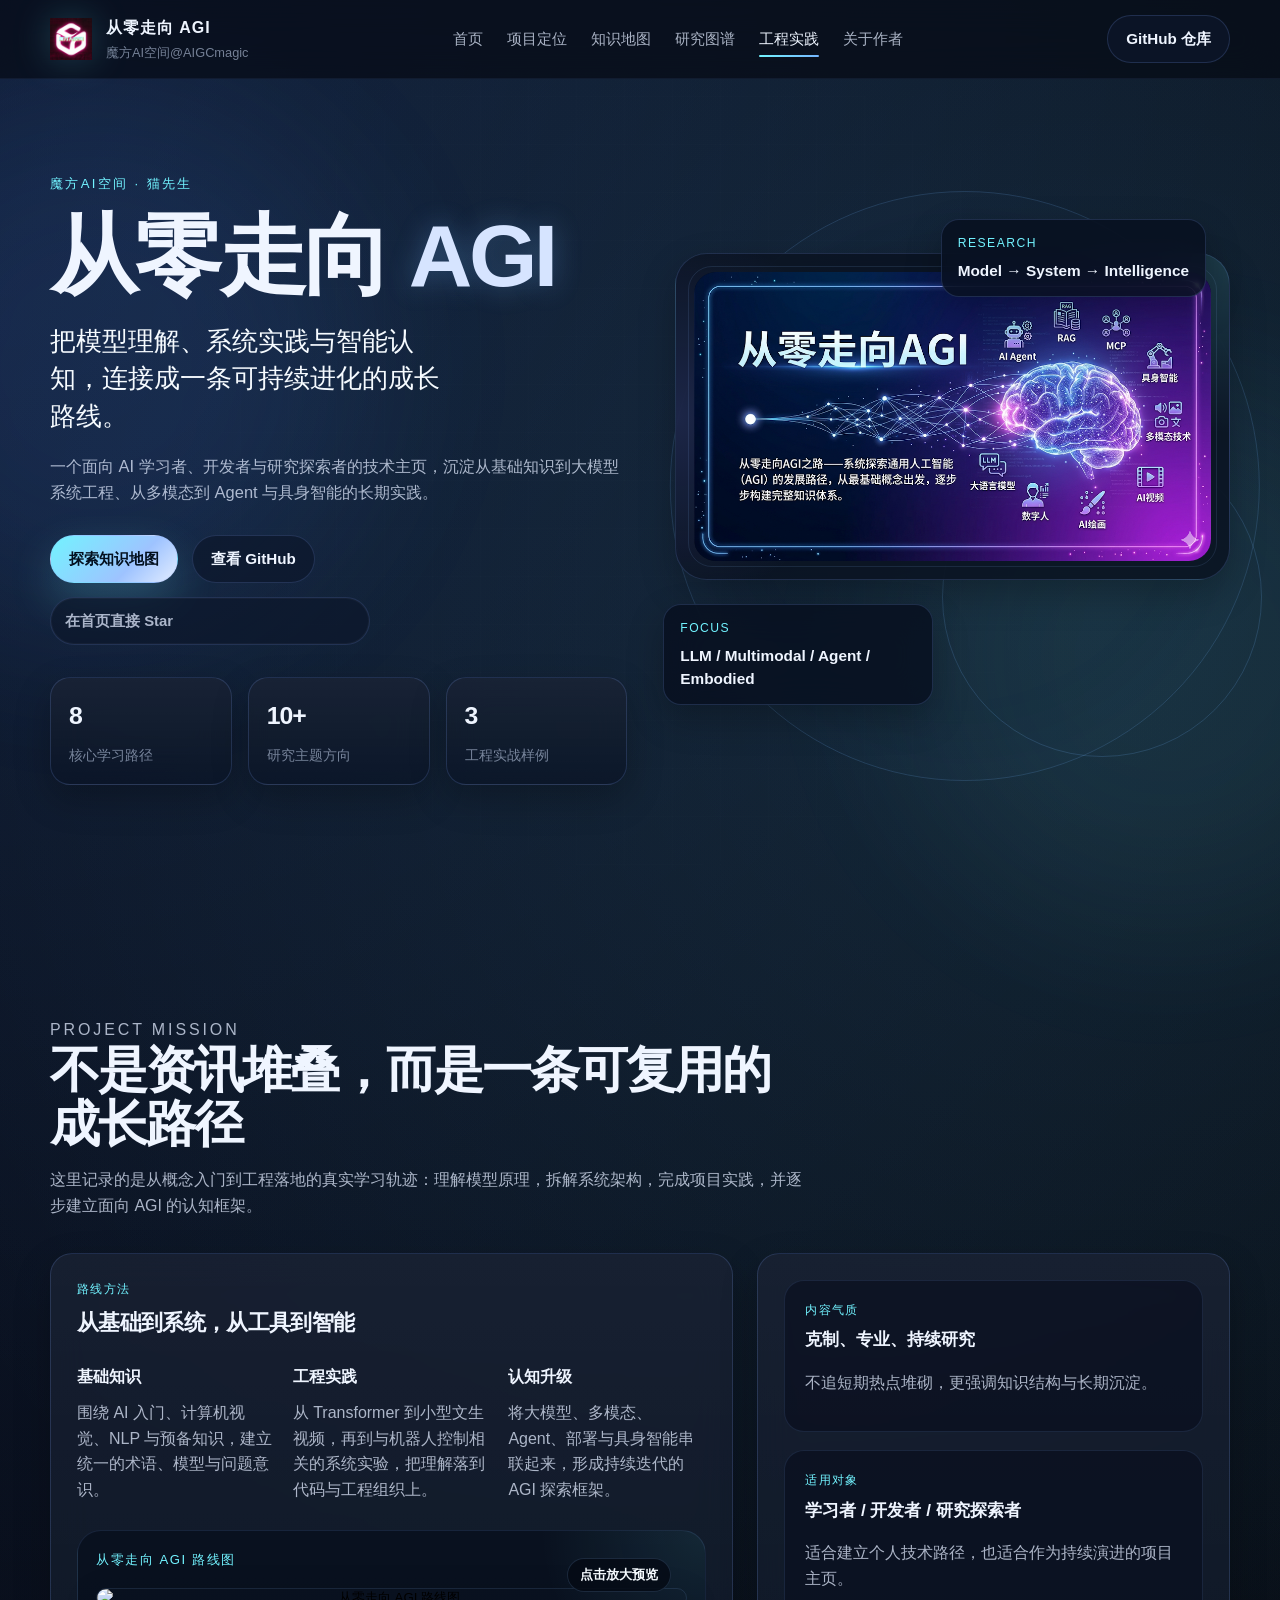
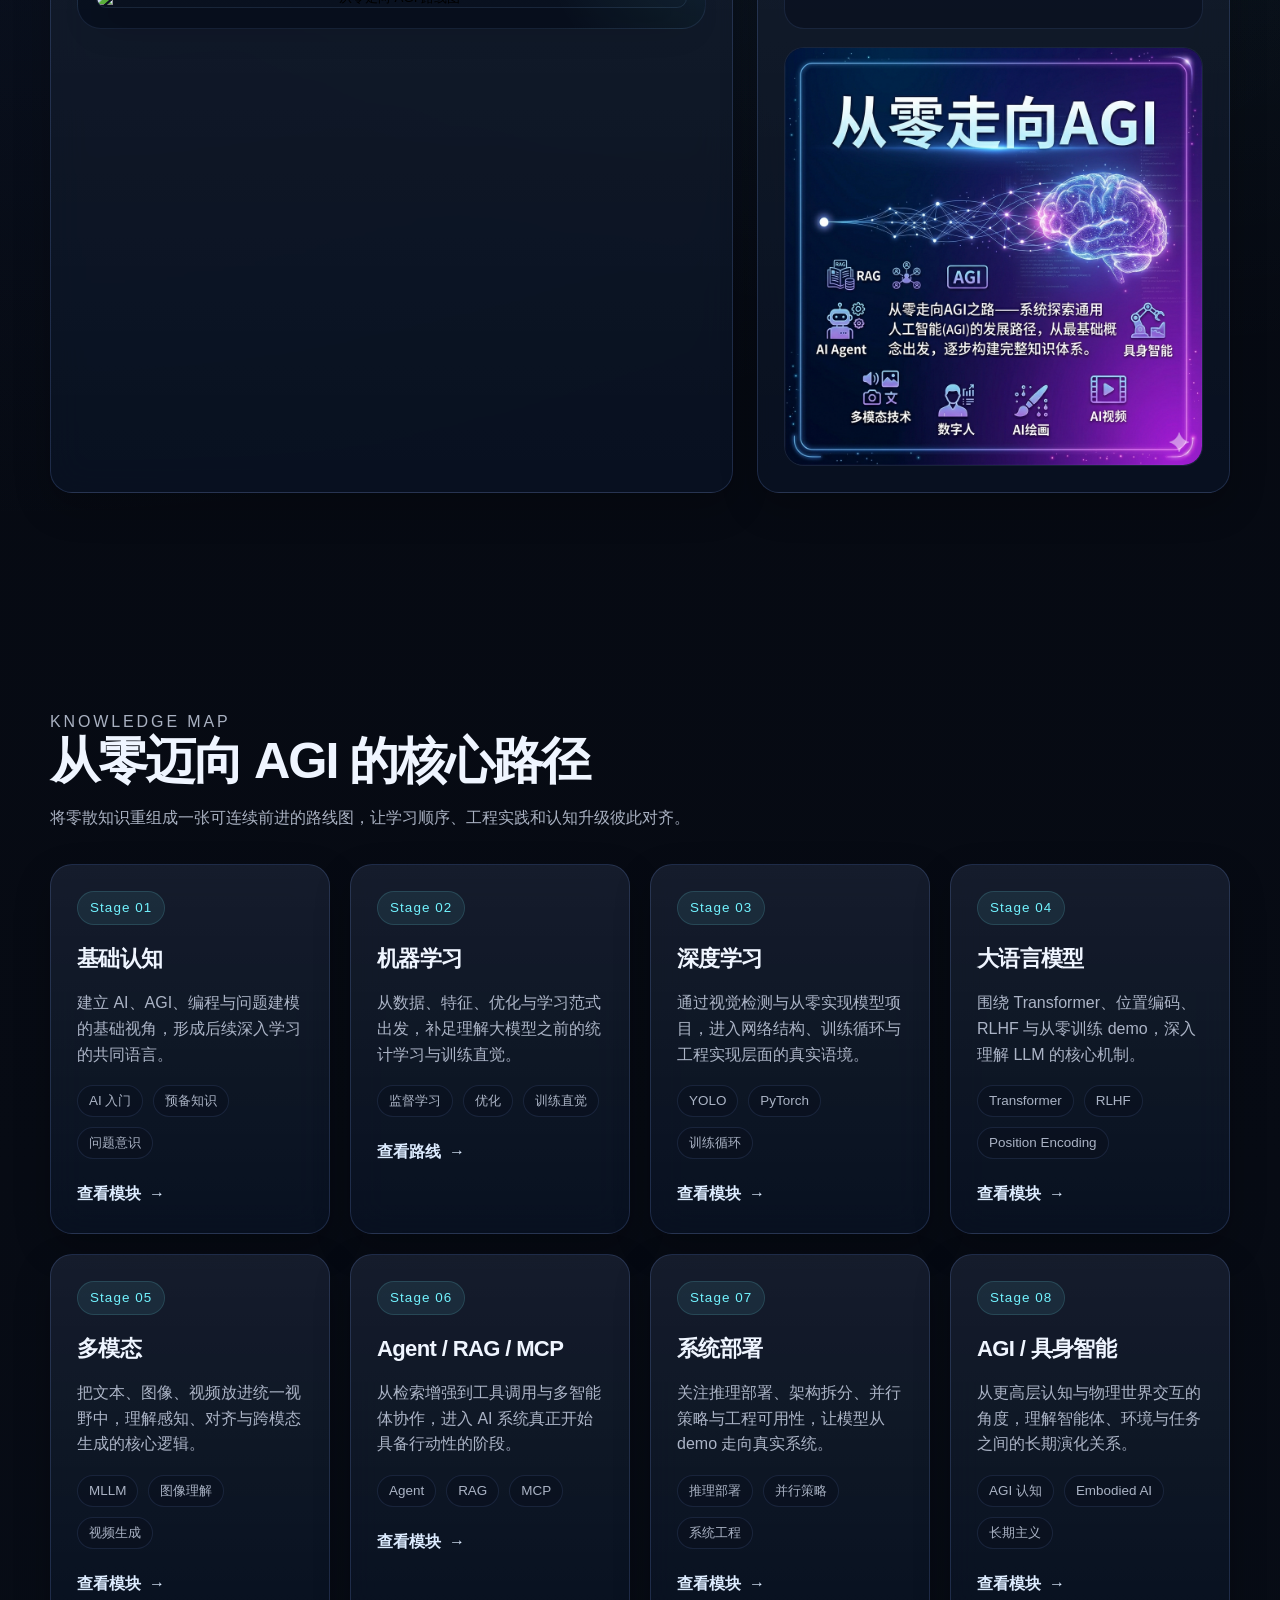
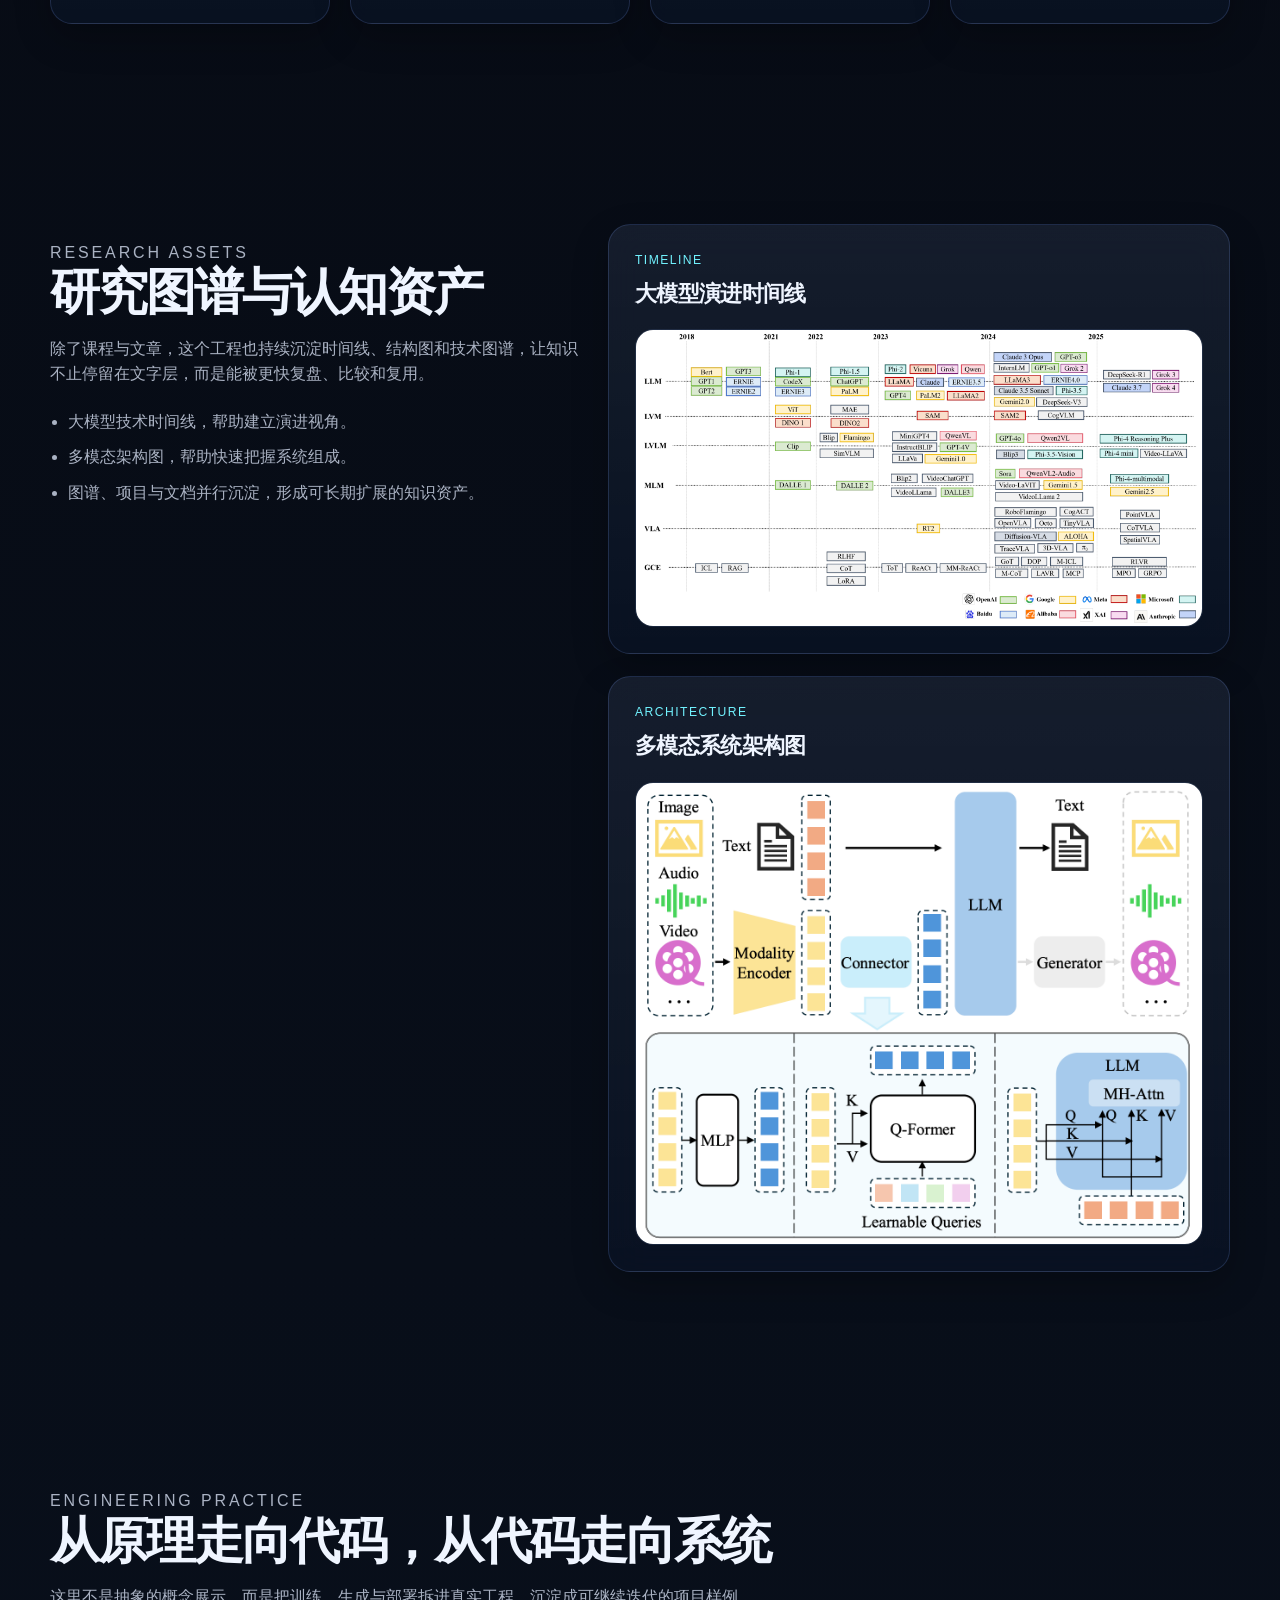
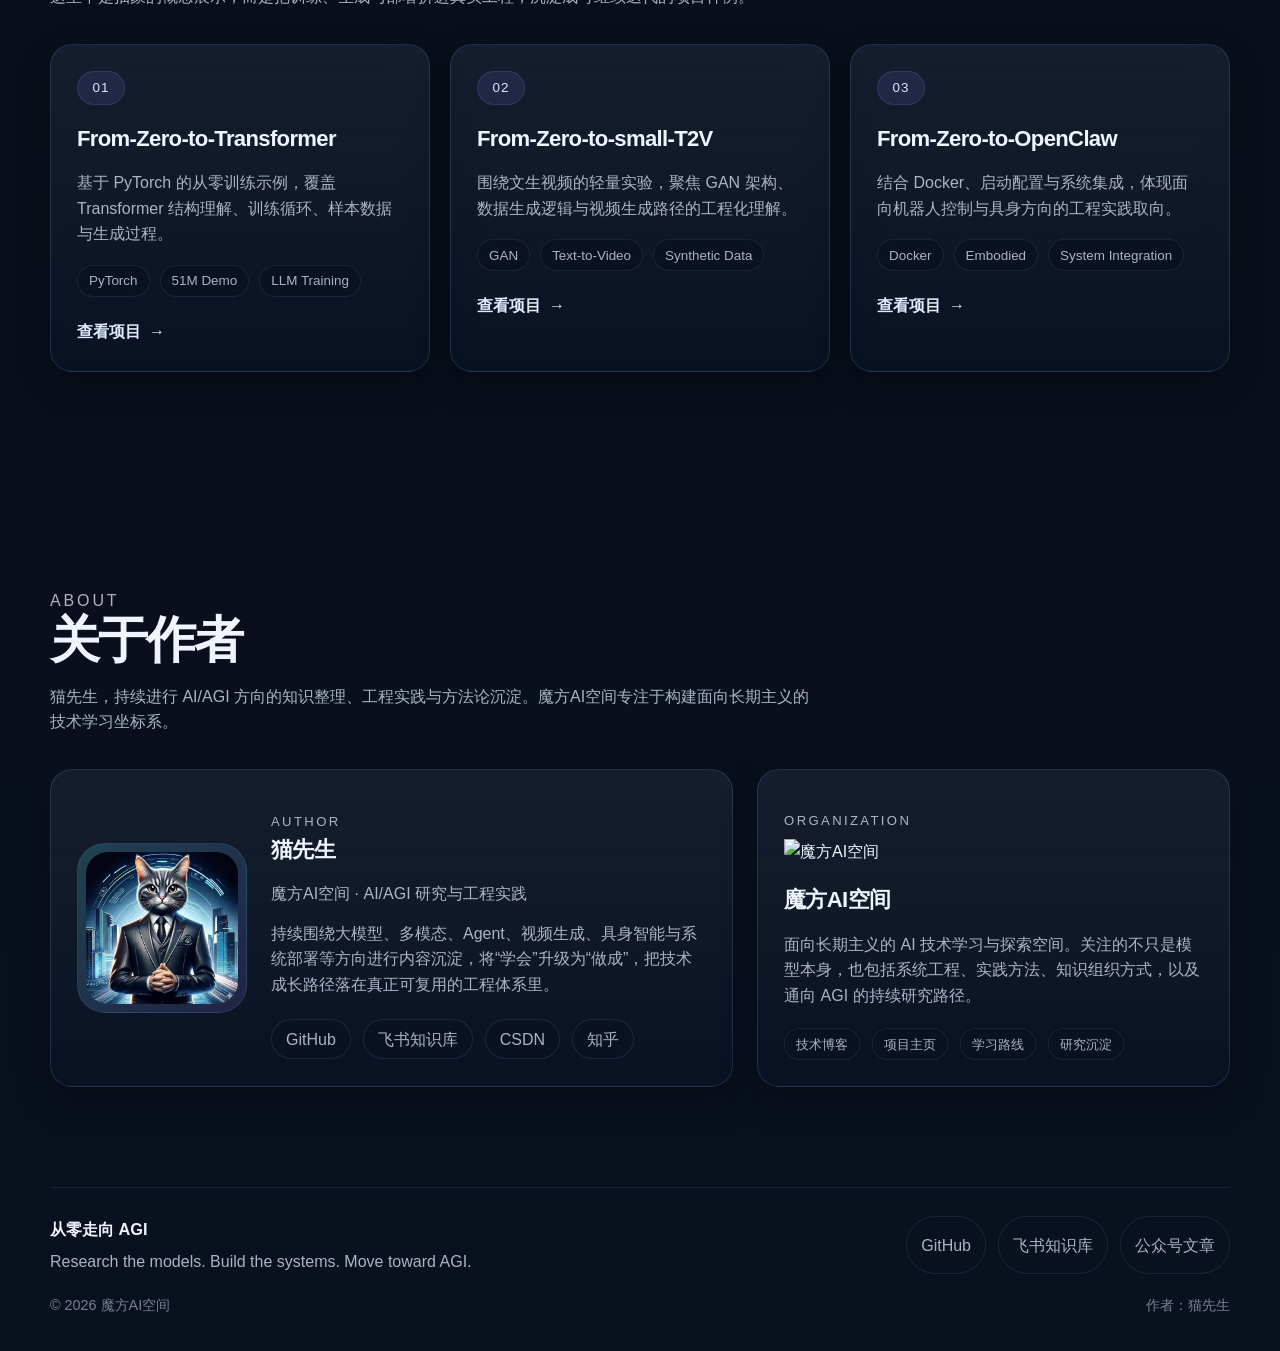
==== commit 82016119: "update docs/index.html" ====
--- a/docs/index.html
+++ b/docs/index.html
@@ -26,7 +26,7 @@
           <img class="brand-logo" src="imgs/logo.png" alt="魔方AI空间 Logo">
           <span class="brand-copy">
             <strong>从零走向 AGI</strong>
-            <span>魔方AI空间</span>
+            <span>魔方AI空间@AIGCmagic</span>
           </span>
         </a>
 
@@ -142,6 +142,20 @@
                   <p>将大模型、多模态、Agent、部署与具身智能串联起来，形成持续迭代的 AGI 探索框架。</p>
                 </div>
               </div>
+              <figure class="mission-roadmap">
+                <figcaption>从零走向 AGI 路线图</figcaption>
+                <button
+                  class="mission-roadmap-trigger"
+                  type="button"
+                  data-lightbox-target="roadmap-lightbox"
+                  aria-haspopup="dialog"
+                  aria-controls="roadmap-lightbox"
+                  aria-label="点击放大查看从零走向 AGI 路线图"
+                >
+                  <img src="imgs/from-zero-to-agi-路线图.png" alt="从零走向 AGI 路线图" loading="lazy">
+                  <span class="mission-roadmap-hint">点击放大预览</span>
+                </button>
+              </figure>
             </article>
 
             <article class="panel panel-stack" data-reveal>
@@ -419,6 +433,15 @@
         <span>作者：猫先生</span>
       </div>
     </footer>
+
+    <div class="lightbox" id="roadmap-lightbox" hidden>
+      <div class="lightbox-backdrop" data-lightbox-close></div>
+      <div class="lightbox-dialog" role="dialog" aria-modal="true" aria-labelledby="roadmap-lightbox-title">
+        <button class="lightbox-close" type="button" data-lightbox-close aria-label="关闭路线图预览">关闭</button>
+        <p class="lightbox-title" id="roadmap-lightbox-title">从零走向 AGI 路线图</p>
+        <img class="lightbox-image" src="imgs/from-zero-to-agi-路线图.png" alt="从零走向 AGI 路线图大图预览">
+      </div>
+    </div>
   </div>
 
   <script src="script.js" defer></script>
--- a/docs/style.css
+++ b/docs/style.css
@@ -564,6 +564,11 @@
   gap: 24px;
 }
 
+.panel-large {
+  display: flex;
+  flex-direction: column;
+}
+
 .panel-head h3,
 .author-copy h3,
 .org-card h3,
@@ -589,6 +594,134 @@
 
 .mission-points p {
   margin: 0;
+}
+
+.mission-roadmap {
+  margin: 28px 0 0;
+  padding: 18px;
+  border-radius: 24px;
+  border: 1px solid rgba(132, 168, 255, 0.12);
+  background:
+    radial-gradient(circle at top right, rgba(114, 243, 255, 0.1), transparent 26%),
+    rgba(8, 15, 29, 0.72);
+}
+
+.mission-roadmap figcaption {
+  margin-bottom: 14px;
+  color: var(--accent);
+  font-size: 0.82rem;
+  letter-spacing: 0.12em;
+  text-transform: uppercase;
+}
+
+.mission-roadmap-trigger {
+  position: relative;
+  width: 100%;
+  padding: 0;
+  border: 0;
+  background: transparent;
+  cursor: zoom-in;
+}
+
+.mission-roadmap-trigger:focus-visible {
+  outline: 2px solid var(--accent);
+  outline-offset: 6px;
+}
+
+.mission-roadmap img,
+.mission-roadmap-trigger img {
+  width: 100%;
+  border-radius: 18px;
+  border: 1px solid rgba(140, 190, 255, 0.12);
+  box-shadow: var(--shadow-soft);
+}
+
+.mission-roadmap-hint {
+  position: absolute;
+  right: 16px;
+  bottom: 16px;
+  display: inline-flex;
+  align-items: center;
+  min-height: 34px;
+  padding: 0 12px;
+  border-radius: 999px;
+  color: #f6fbff;
+  background: rgba(5, 10, 20, 0.78);
+  border: 1px solid rgba(140, 190, 255, 0.16);
+  backdrop-filter: blur(12px);
+  font-size: 0.82rem;
+  font-weight: 600;
+}
+
+body.lightbox-open {
+  overflow: hidden;
+}
+
+.lightbox {
+  position: fixed;
+  inset: 0;
+  z-index: 120;
+  display: flex;
+  align-items: center;
+  justify-content: center;
+  padding: 24px;
+}
+
+.lightbox[hidden] {
+  display: none;
+}
+
+.lightbox-backdrop {
+  position: absolute;
+  inset: 0;
+  background: rgba(3, 8, 18, 0.82);
+  backdrop-filter: blur(10px);
+}
+
+.lightbox-dialog {
+  position: relative;
+  z-index: 1;
+  width: min(1200px, calc(100vw - 40px));
+  max-height: calc(100vh - 40px);
+  padding: 20px;
+  border-radius: 28px;
+  border: 1px solid rgba(132, 168, 255, 0.16);
+  background:
+    radial-gradient(circle at top right, rgba(114, 243, 255, 0.12), transparent 24%),
+    rgba(6, 11, 22, 0.94);
+  box-shadow: var(--shadow);
+}
+
+.lightbox-close {
+  position: absolute;
+  top: 18px;
+  right: 18px;
+  min-height: 40px;
+  padding: 0 14px;
+  border: 1px solid rgba(132, 168, 255, 0.16);
+  border-radius: 999px;
+  background: rgba(10, 17, 32, 0.82);
+  color: var(--text);
+  font: inherit;
+  cursor: pointer;
+}
+
+.lightbox-title {
+  margin: 0 72px 16px 0;
+  color: var(--accent);
+  font-size: 0.9rem;
+  font-weight: 600;
+  letter-spacing: 0.12em;
+  text-transform: uppercase;
+}
+
+.lightbox-image {
+  display: block;
+  width: 100%;
+  max-height: calc(100vh - 120px);
+  border-radius: 20px;
+  object-fit: contain;
+  background: rgba(3, 7, 16, 0.88);
 }
 
 .panel-stack {
@@ -1088,6 +1221,15 @@
     display: none;
   }
 
+  .mission-roadmap {
+    padding: 14px;
+  }
+
+  .mission-roadmap-hint {
+    right: 12px;
+    bottom: 12px;
+  }
+
   .panel {
     padding: 22px;
   }
@@ -1100,4 +1242,28 @@
   .footer-bottom {
     flex-direction: column;
   }
-}
+
+  .lightbox {
+    padding: 14px;
+  }
+
+  .lightbox-dialog {
+    width: min(100vw - 20px, 100%);
+    padding: 16px;
+    border-radius: 22px;
+  }
+
+  .lightbox-close {
+    top: 14px;
+    right: 14px;
+  }
+
+  .lightbox-title {
+    margin-right: 64px;
+    font-size: 0.82rem;
+  }
+
+  .lightbox-image {
+    max-height: calc(100vh - 104px);
+  }
+}
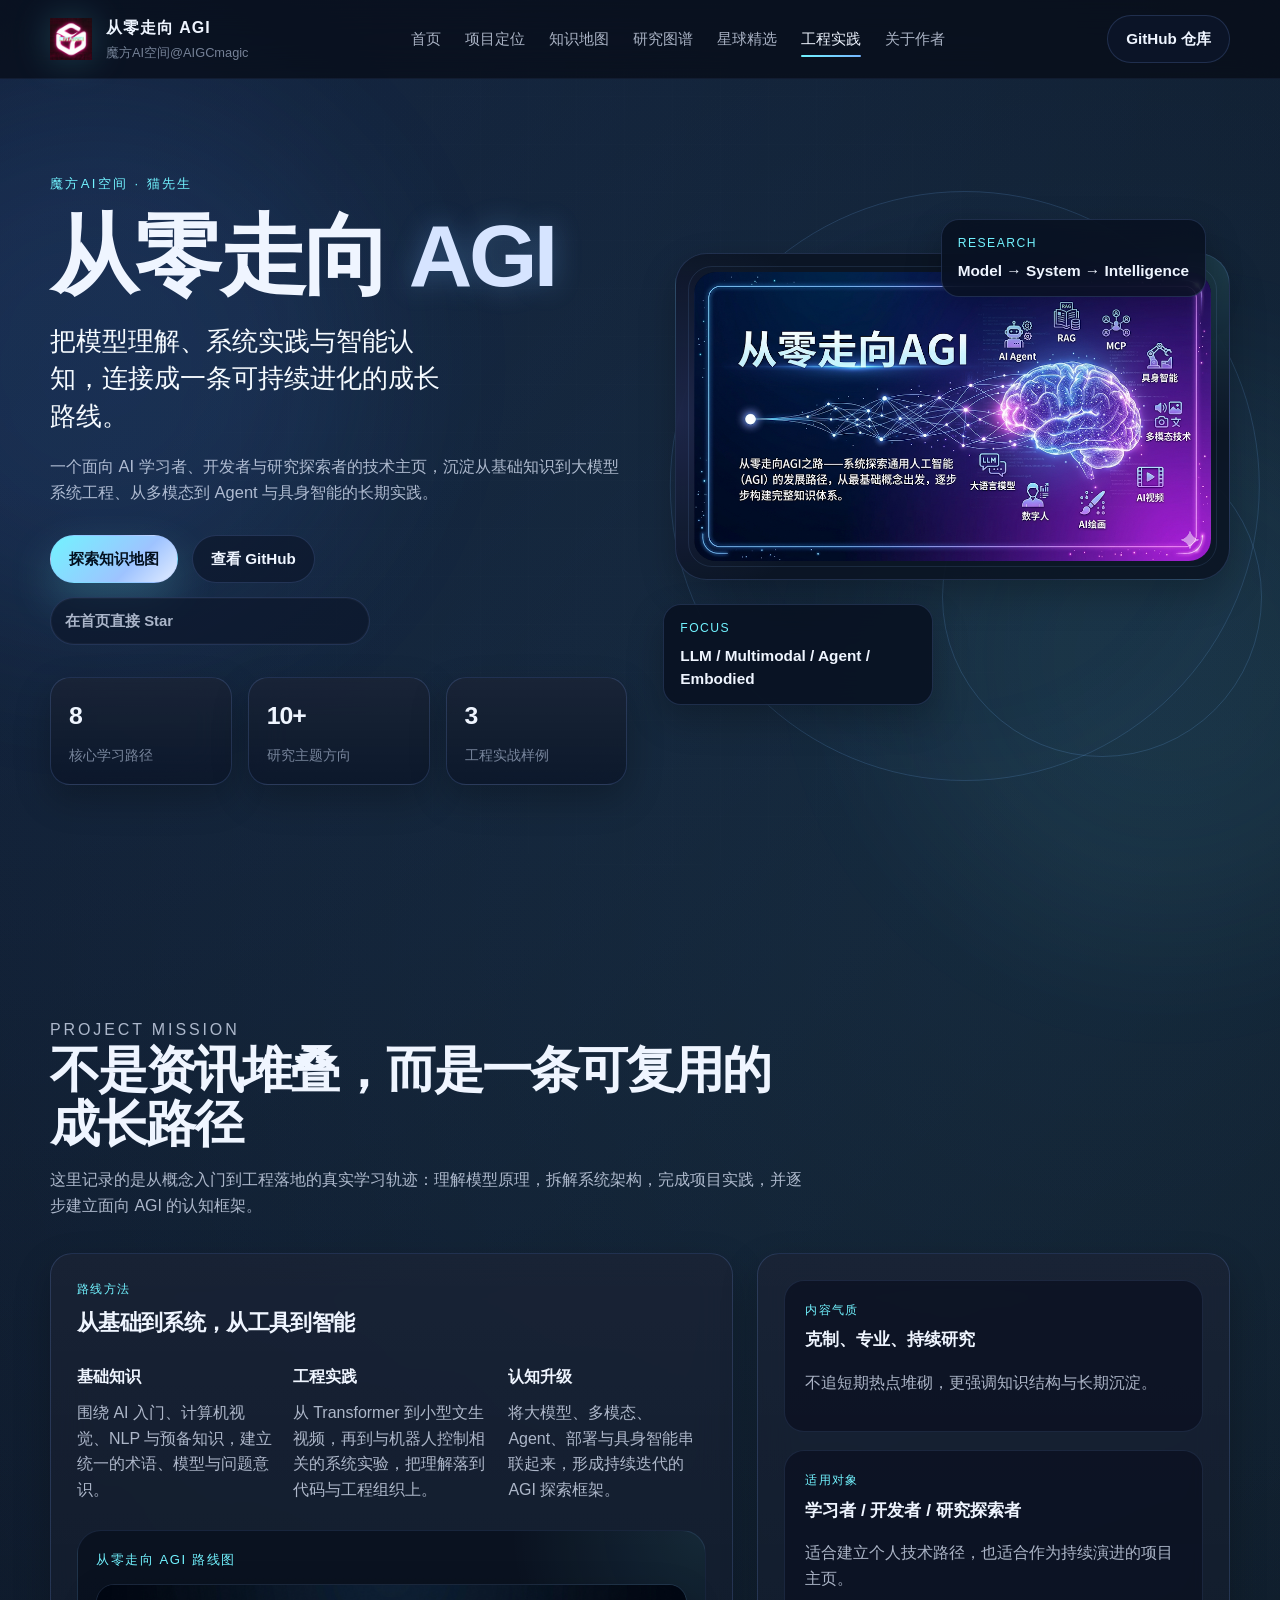
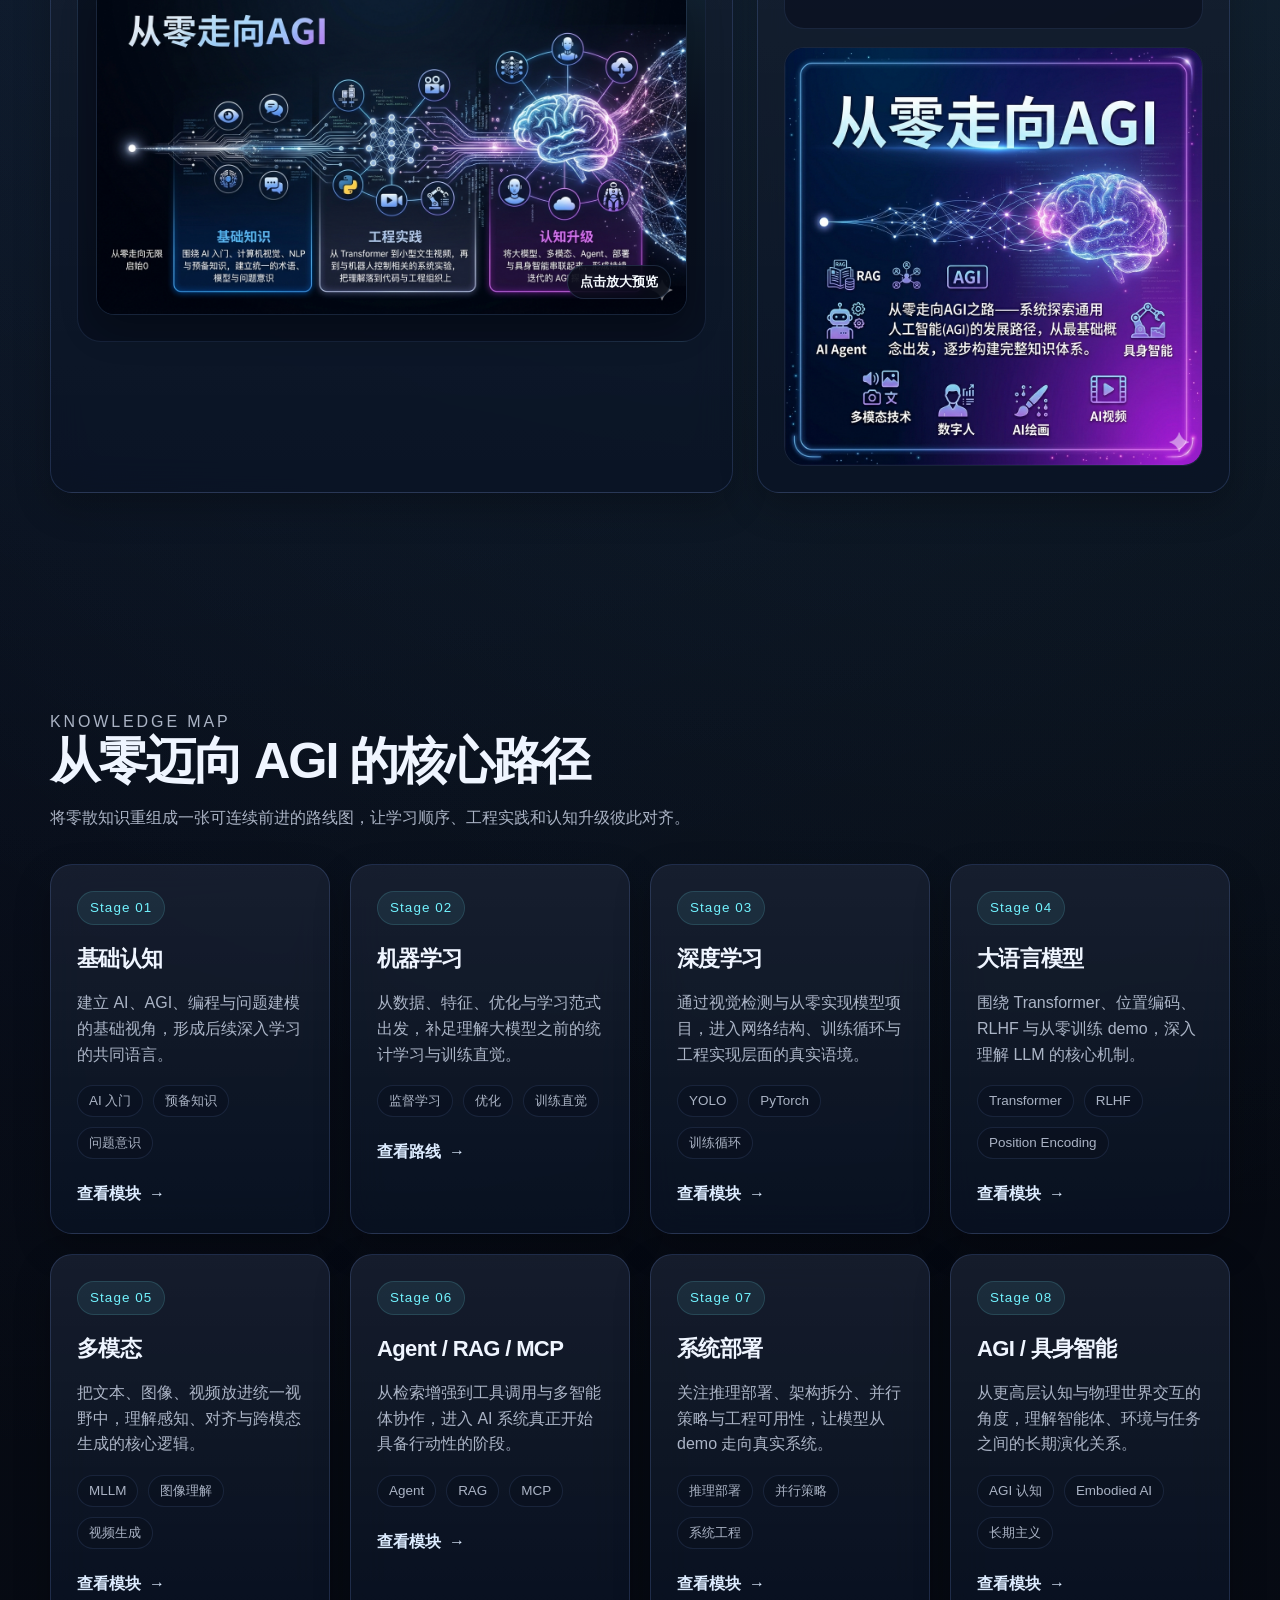
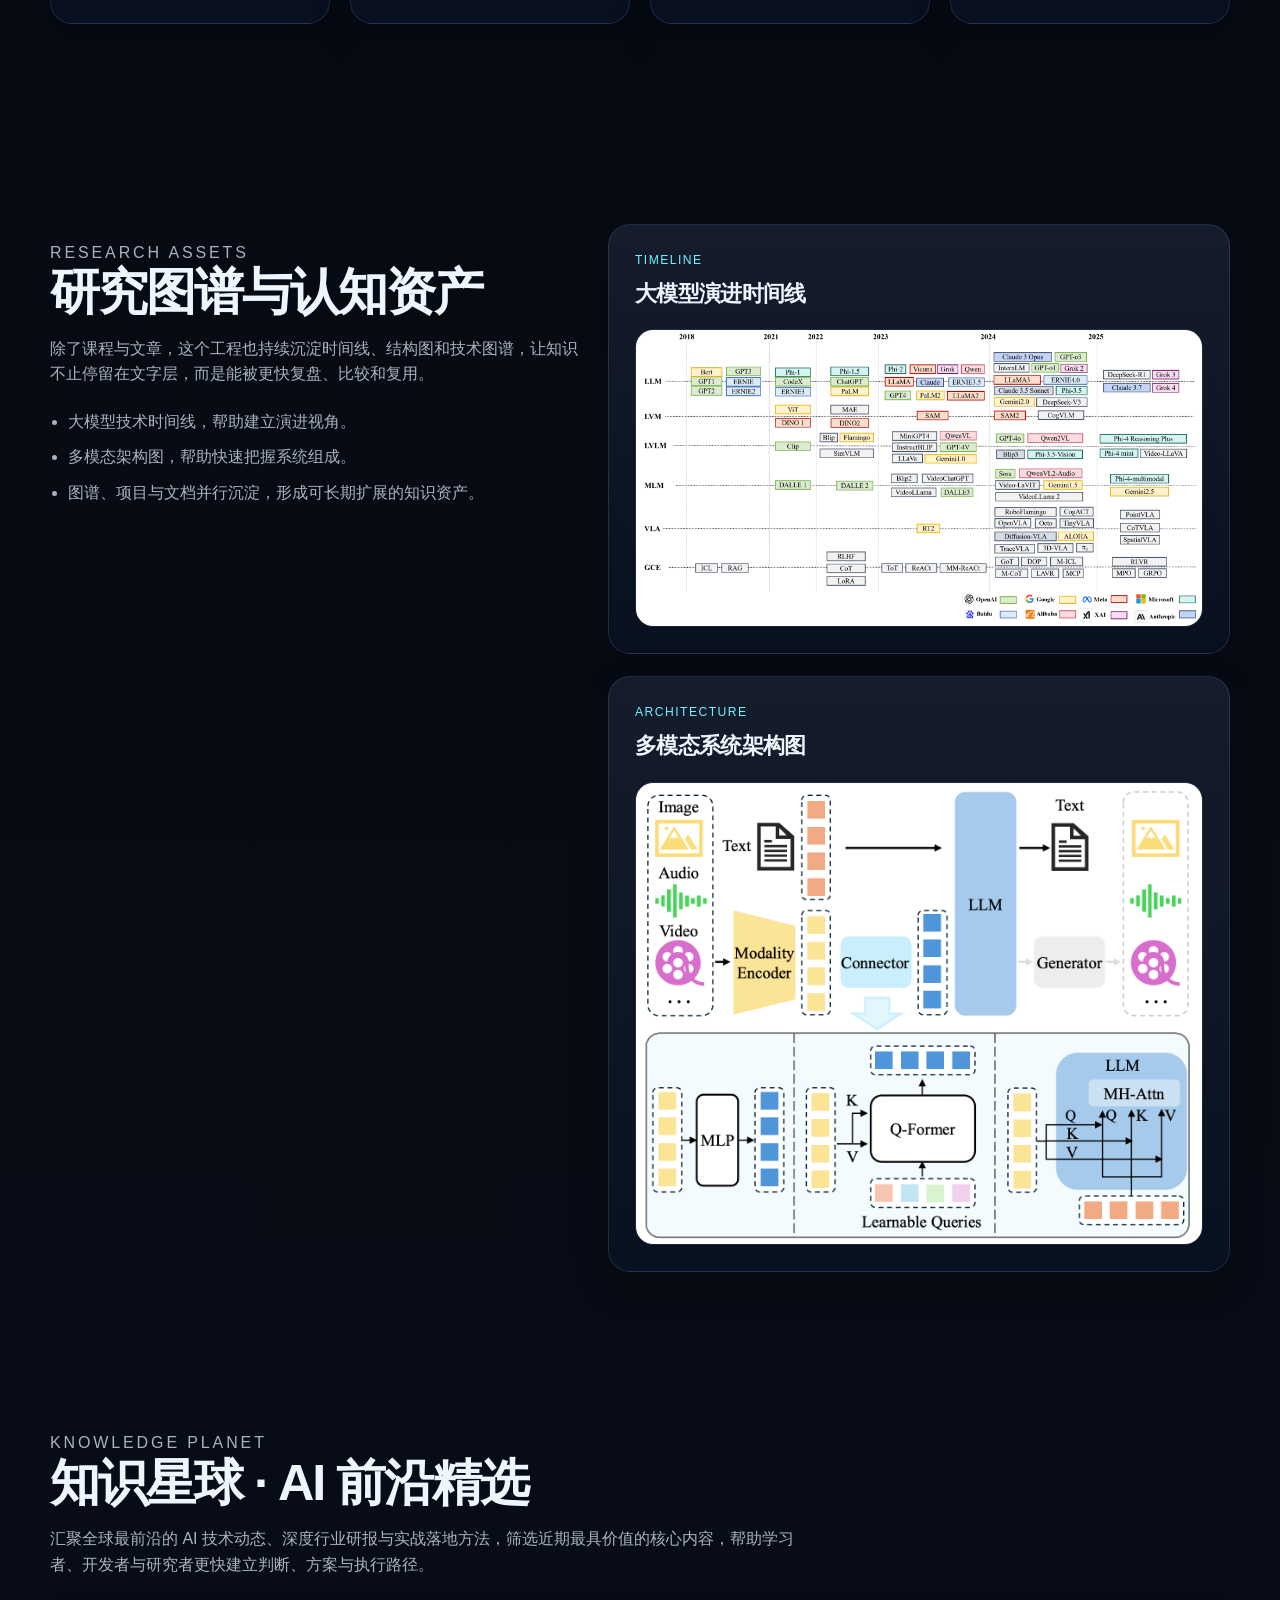
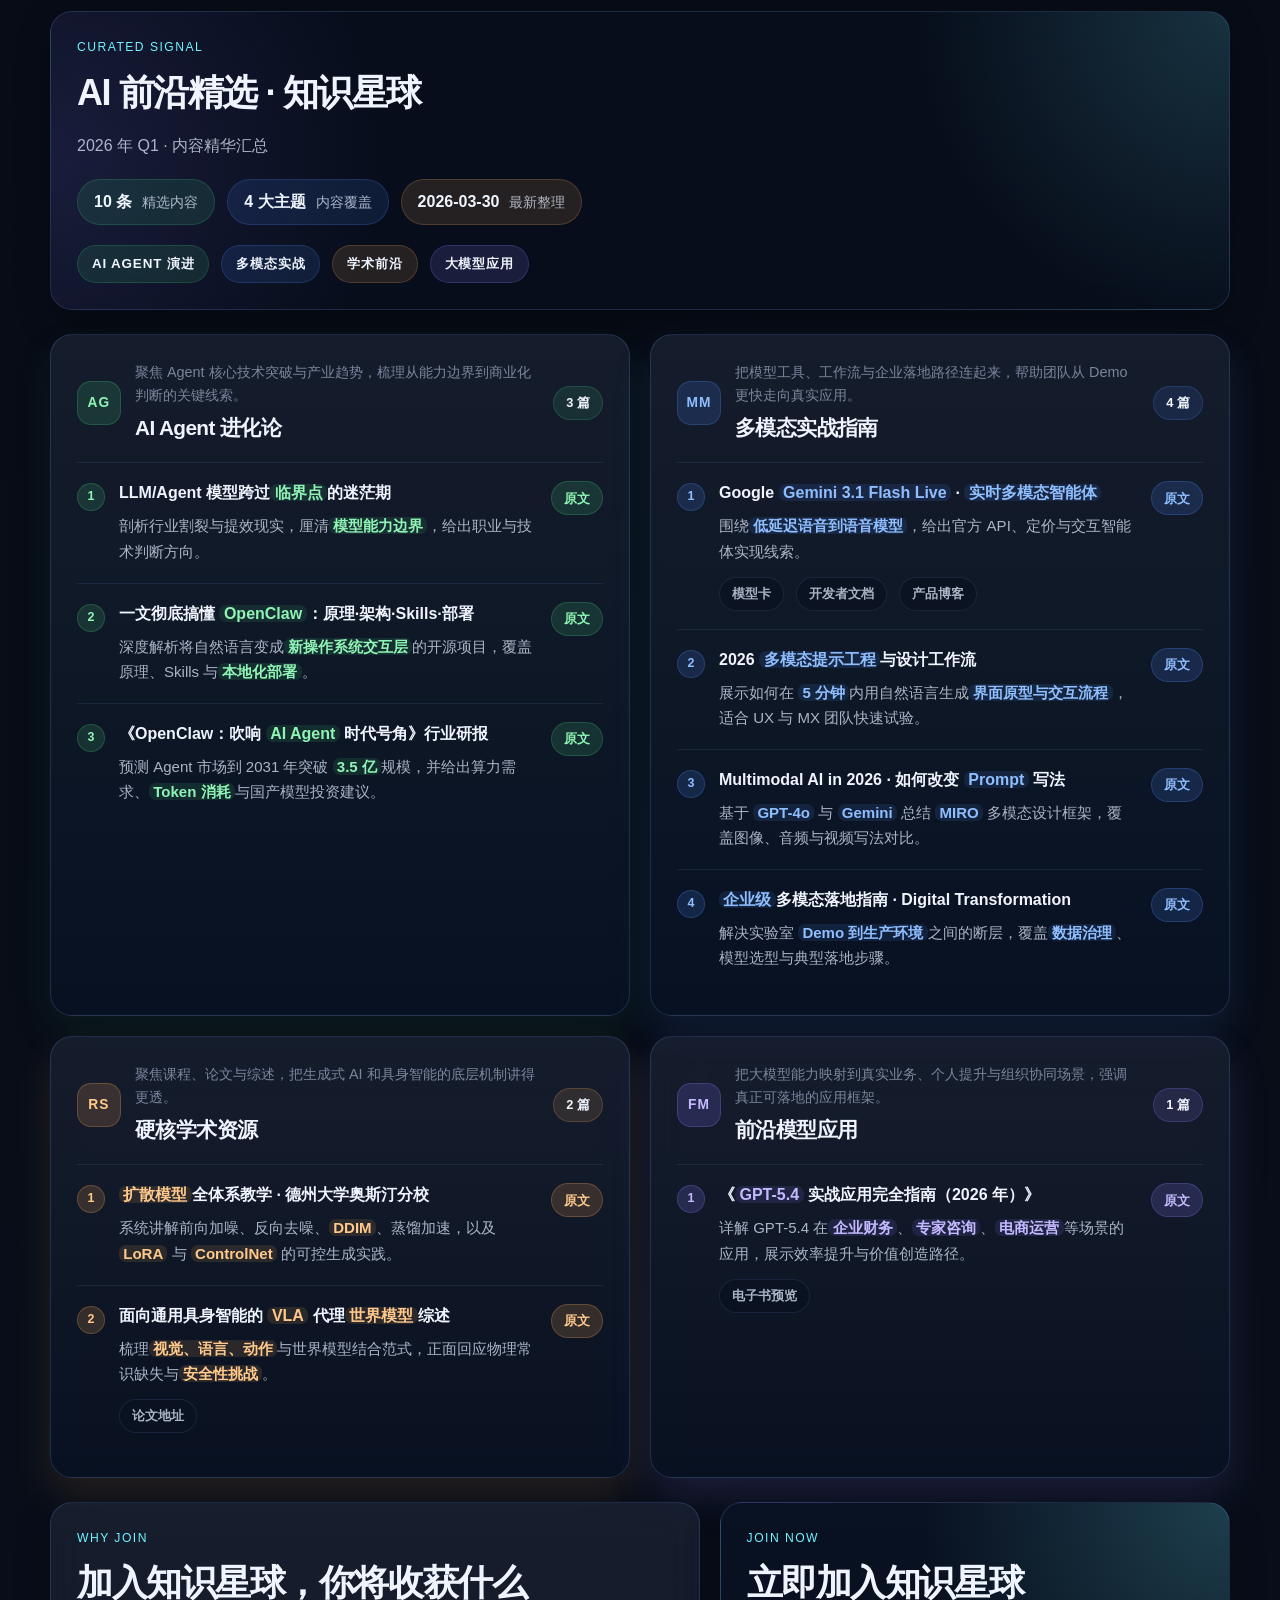
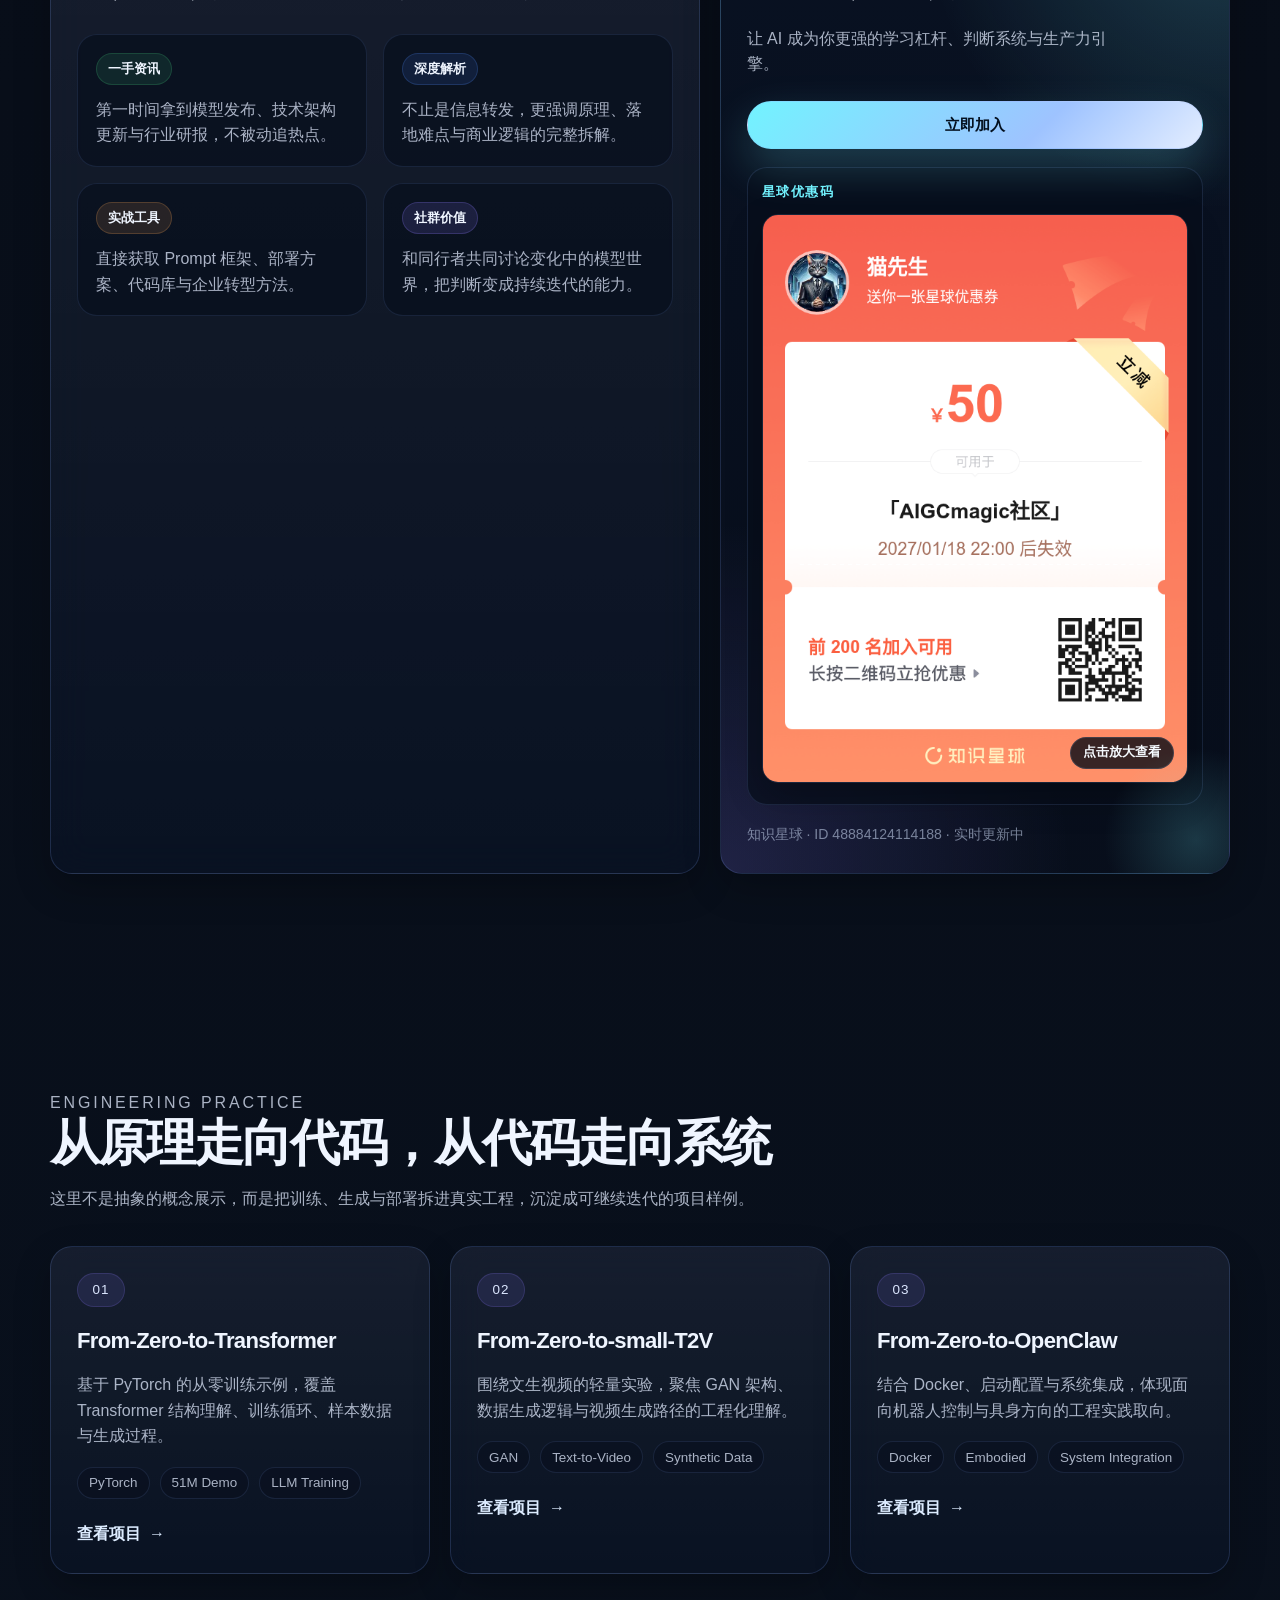
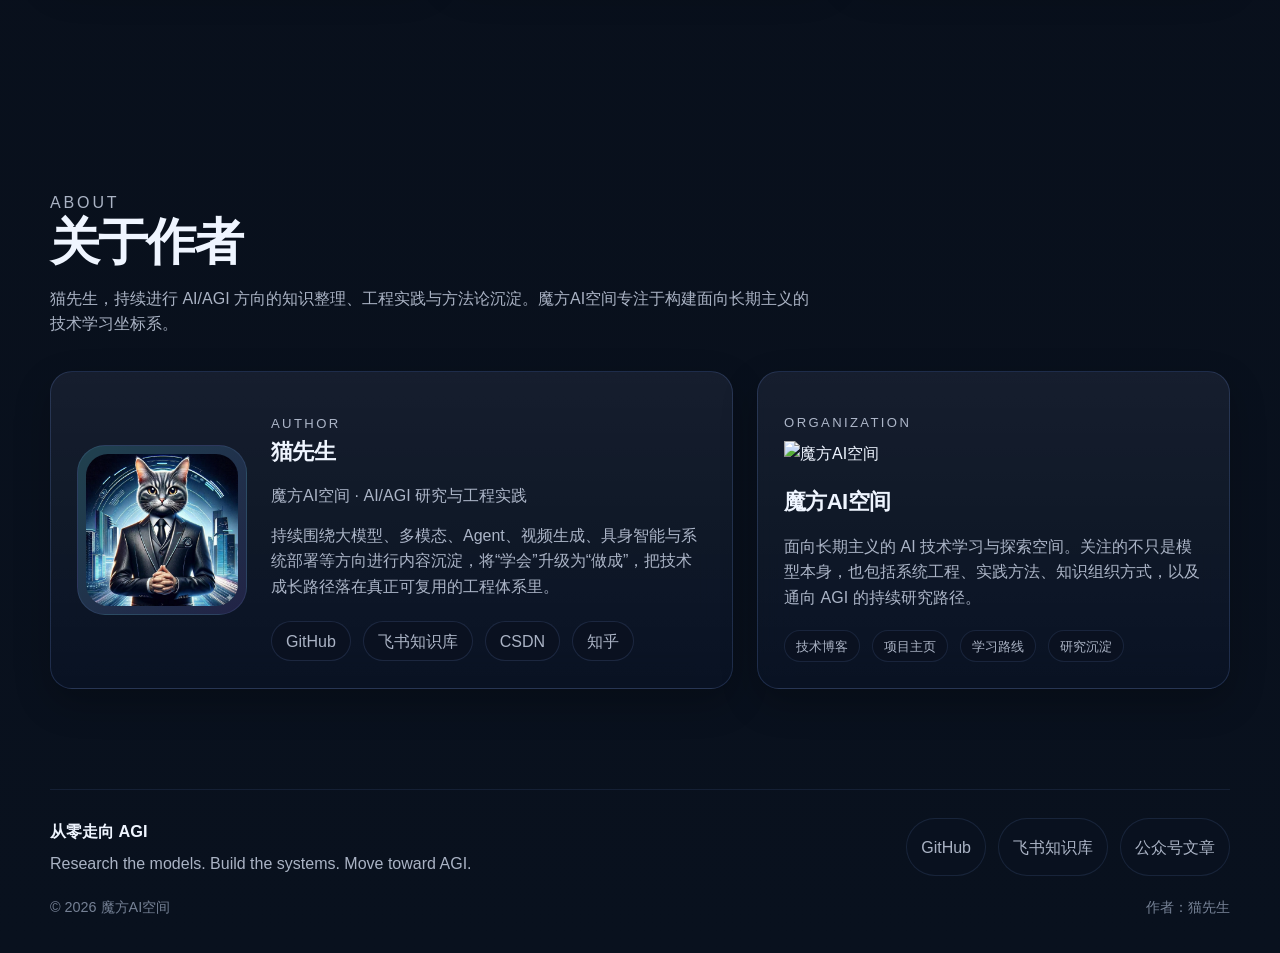
==== commit 27edfdcc: "加入知识星球的精华内容" ====
--- a/docs/index.html
+++ b/docs/index.html
@@ -40,6 +40,7 @@
           <a href="#mission" data-nav-link>项目定位</a>
           <a href="#roadmap" data-nav-link>知识地图</a>
           <a href="#insights" data-nav-link>研究图谱</a>
+          <a href="#knowledge-planet" data-nav-link>星球精选</a>
           <a href="#projects" data-nav-link>工程实践</a>
           <a href="#about" data-nav-link>关于作者</a>
         </nav>
@@ -320,6 +321,74 @@
         </div>
       </section>
 
+      <section class="section knowledge-section" id="knowledge-planet">
+        <div class="container">
+          <div class="section-heading" data-reveal>
+            <p class="eyebrow">Knowledge Planet</p>
+            <h2>知识星球 · AI 前沿精选</h2>
+            <p data-knowledge-intro>
+              把前沿动态、深度研报与实战落地方法，收束成一条可快速吸收的精选流。
+            </p>
+          </div>
+
+          <article class="panel knowledge-hero" data-reveal>
+            <div class="knowledge-hero-copy">
+              <span class="panel-kicker">Curated Signal</span>
+              <h3 data-knowledge-title>AI 前沿精选 · 知识星球</h3>
+              <p class="knowledge-subtitle" data-knowledge-subtitle>2026 年 Q1 · 内容精华汇总</p>
+            </div>
+            <div class="knowledge-stat-row" data-knowledge-stats></div>
+            <div class="knowledge-tag-row" data-knowledge-tags></div>
+          </article>
+
+          <div class="knowledge-grid" data-knowledge-grid></div>
+
+          <div class="knowledge-bottom">
+            <article class="panel knowledge-value-panel" data-reveal>
+              <div class="panel-head">
+                <span class="panel-kicker">Why Join</span>
+                <h3>加入知识星球，你将收获什么</h3>
+              </div>
+              <div class="knowledge-value-grid" data-knowledge-values></div>
+            </article>
+
+            <aside class="panel knowledge-cta-panel" data-reveal>
+              <span class="panel-kicker">Join Now</span>
+              <h3 data-knowledge-cta-title>立即加入知识星球</h3>
+              <p data-knowledge-cta-description>
+                让 AI 成为你更强的学习杠杆、判断系统与生产力引擎。
+              </p>
+              <a
+                class="button button-primary knowledge-cta-button"
+                data-knowledge-cta-link
+                href="https://t.zsxq.com/YtJ09"
+                target="_blank"
+                rel="noreferrer"
+              >
+                立即加入
+              </a>
+              <figure class="knowledge-offer">
+                <figcaption>星球优惠码</figcaption>
+                <button
+                  class="knowledge-offer-trigger"
+                  type="button"
+                  data-lightbox-target="knowledge-offer-lightbox"
+                  aria-haspopup="dialog"
+                  aria-controls="knowledge-offer-lightbox"
+                  aria-label="点击放大查看星球优惠码"
+                >
+                  <img src="imgs/星球优惠码.png" alt="知识星球优惠码" loading="lazy">
+                  <span class="knowledge-offer-hint">点击放大查看</span>
+                </button>
+              </figure>
+              <div class="knowledge-cta-meta" data-knowledge-meta>
+                知识星球 · 实时更新中
+              </div>
+            </aside>
+          </div>
+        </div>
+      </section>
+
       <section class="section" id="projects">
         <div class="container">
           <div class="section-heading" data-reveal>
@@ -442,6 +511,15 @@
         <img class="lightbox-image" src="imgs/from-zero-to-agi-路线图.png" alt="从零走向 AGI 路线图大图预览">
       </div>
     </div>
+
+    <div class="lightbox" id="knowledge-offer-lightbox" hidden>
+      <div class="lightbox-backdrop" data-lightbox-close></div>
+      <div class="lightbox-dialog" role="dialog" aria-modal="true" aria-labelledby="knowledge-offer-lightbox-title">
+        <button class="lightbox-close" type="button" data-lightbox-close aria-label="关闭优惠码预览">关闭</button>
+        <p class="lightbox-title" id="knowledge-offer-lightbox-title">星球优惠码</p>
+        <img class="lightbox-image" src="imgs/星球优惠码.png" alt="知识星球优惠码大图预览">
+      </div>
+    </div>
   </div>
 
   <script src="script.js" defer></script>
--- a/docs/style.css
+++ b/docs/style.css
@@ -877,6 +877,451 @@
   border: 1px solid rgba(140, 190, 255, 0.12);
 }
 
+.knowledge-section {
+  padding-top: 42px;
+}
+
+.knowledge-hero {
+  display: grid;
+  gap: 20px;
+  background:
+    radial-gradient(circle at top right, rgba(114, 243, 255, 0.16), transparent 26%),
+    radial-gradient(circle at left center, rgba(140, 125, 255, 0.14), transparent 28%),
+    rgba(8, 15, 29, 0.84);
+}
+
+.knowledge-hero-copy {
+  max-width: 780px;
+}
+
+.knowledge-hero-copy h3,
+.knowledge-cta-panel h3,
+.knowledge-value-panel h3 {
+  margin: 0;
+  font-size: clamp(1.55rem, 3vw, 2.25rem);
+  letter-spacing: -0.04em;
+}
+
+.knowledge-subtitle {
+  margin: 12px 0 0;
+  color: var(--text-soft);
+  font-size: 1rem;
+}
+
+.knowledge-stat-row,
+.knowledge-tag-row,
+.knowledge-resource-row {
+  display: flex;
+  flex-wrap: wrap;
+  gap: 12px;
+}
+
+.knowledge-stat-pill,
+.knowledge-signal-tag,
+.knowledge-topic-count,
+.knowledge-topic-index,
+.knowledge-topic-link,
+.knowledge-value-kicker,
+.knowledge-topic-icon {
+  border: 1px solid transparent;
+}
+
+.knowledge-stat-pill {
+  display: inline-flex;
+  align-items: center;
+  gap: 10px;
+  min-height: 46px;
+  padding: 0 16px;
+  border-radius: 999px;
+  font-size: 0.9rem;
+}
+
+.knowledge-stat-pill strong {
+  font-size: 1rem;
+  color: var(--text);
+}
+
+.knowledge-stat-pill span {
+  color: var(--text-soft);
+}
+
+.knowledge-signal-tag {
+  display: inline-flex;
+  align-items: center;
+  min-height: 38px;
+  padding: 0 14px;
+  border-radius: 999px;
+  font-size: 0.84rem;
+  font-weight: 700;
+  letter-spacing: 0.06em;
+  text-transform: uppercase;
+}
+
+.knowledge-grid {
+  display: grid;
+  grid-template-columns: repeat(2, minmax(0, 1fr));
+  gap: 20px;
+  margin-top: 24px;
+}
+
+.knowledge-topic-card {
+  display: flex;
+  flex-direction: column;
+  min-height: 100%;
+}
+
+.knowledge-topic-card.is-green {
+  box-shadow: 0 18px 40px rgba(36, 124, 74, 0.12);
+}
+
+.knowledge-topic-card.is-blue {
+  box-shadow: 0 18px 40px rgba(79, 140, 255, 0.12);
+}
+
+.knowledge-topic-card.is-orange {
+  box-shadow: 0 18px 40px rgba(255, 163, 92, 0.12);
+}
+
+.knowledge-topic-card.is-violet {
+  box-shadow: 0 18px 40px rgba(140, 125, 255, 0.14);
+}
+
+.knowledge-topic-head {
+  display: grid;
+  grid-template-columns: auto 1fr auto;
+  gap: 14px;
+  align-items: center;
+}
+
+.knowledge-topic-icon {
+  display: inline-flex;
+  align-items: center;
+  justify-content: center;
+  width: 44px;
+  height: 44px;
+  border-radius: 14px;
+  color: #f7fbff;
+  font-size: 0.86rem;
+  font-weight: 800;
+  letter-spacing: 0.08em;
+}
+
+.knowledge-topic-copy h3 {
+  margin: 4px 0 0;
+  font-size: 1.3rem;
+  letter-spacing: -0.03em;
+}
+
+.knowledge-topic-meta {
+  color: var(--text-muted);
+  font-size: 0.9rem;
+  line-height: 1.6;
+}
+
+.knowledge-topic-count {
+  display: inline-flex;
+  align-items: center;
+  min-height: 34px;
+  padding: 0 12px;
+  border-radius: 999px;
+  color: var(--text);
+  font-size: 0.8rem;
+  font-weight: 700;
+  white-space: nowrap;
+}
+
+.knowledge-topic-items {
+  margin-top: 18px;
+}
+
+.knowledge-topic-item {
+  display: grid;
+  grid-template-columns: auto 1fr auto;
+  gap: 14px;
+  align-items: start;
+  padding: 18px 0;
+  border-top: 1px solid rgba(132, 168, 255, 0.1);
+}
+
+.knowledge-topic-index {
+  display: inline-flex;
+  align-items: center;
+  justify-content: center;
+  width: 28px;
+  height: 28px;
+  margin-top: 2px;
+  border-radius: 50%;
+  color: #f7fbff;
+  font-size: 0.78rem;
+  font-weight: 800;
+}
+
+.knowledge-topic-body h4 {
+  margin: 0;
+  font-size: 1rem;
+  line-height: 1.5;
+}
+
+.knowledge-topic-body p {
+  margin: 8px 0 0;
+  color: var(--text-soft);
+  font-size: 0.94rem;
+  line-height: 1.7;
+}
+
+.knowledge-mark {
+  padding: 0 0.28em;
+  border-radius: 0.45em;
+  font-weight: 700;
+  box-decoration-break: clone;
+  -webkit-box-decoration-break: clone;
+}
+
+.knowledge-resource-row {
+  margin-top: 12px;
+}
+
+.knowledge-resource-link,
+.knowledge-topic-link {
+  display: inline-flex;
+  align-items: center;
+  justify-content: center;
+  min-height: 34px;
+  padding: 0 12px;
+  border-radius: 999px;
+  font-size: 0.82rem;
+  font-weight: 700;
+}
+
+.knowledge-resource-link {
+  color: var(--text-soft);
+  background: rgba(11, 18, 33, 0.84);
+  border: 1px solid rgba(132, 168, 255, 0.12);
+}
+
+.knowledge-resource-link:hover {
+  border-color: var(--border-strong);
+  color: var(--text);
+}
+
+.knowledge-topic-link {
+  white-space: nowrap;
+}
+
+.knowledge-bottom {
+  display: grid;
+  grid-template-columns: minmax(0, 1.12fr) minmax(300px, 0.88fr);
+  gap: 20px;
+  margin-top: 24px;
+}
+
+.knowledge-value-grid {
+  display: grid;
+  grid-template-columns: repeat(2, minmax(0, 1fr));
+  gap: 16px;
+  margin-top: 22px;
+}
+
+.knowledge-value-item {
+  padding: 18px;
+  border-radius: 20px;
+  border: 1px solid rgba(132, 168, 255, 0.12);
+  background: rgba(9, 16, 30, 0.74);
+}
+
+.knowledge-value-item p {
+  margin: 12px 0 0;
+  color: var(--text-soft);
+}
+
+.knowledge-value-kicker {
+  display: inline-flex;
+  align-items: center;
+  min-height: 32px;
+  padding: 0 11px;
+  border-radius: 999px;
+  color: var(--text);
+  font-size: 0.82rem;
+  font-weight: 700;
+}
+
+.knowledge-cta-panel {
+  overflow: hidden;
+  background:
+    radial-gradient(circle at top right, rgba(114, 243, 255, 0.2), transparent 28%),
+    radial-gradient(circle at bottom left, rgba(140, 125, 255, 0.18), transparent 32%),
+    linear-gradient(180deg, rgba(9, 18, 34, 0.96), rgba(8, 15, 28, 0.94));
+}
+
+.knowledge-cta-panel::after {
+  content: "";
+  position: absolute;
+  right: -72px;
+  bottom: -72px;
+  width: 210px;
+  height: 210px;
+  border-radius: 50%;
+  background: radial-gradient(circle, rgba(114, 243, 255, 0.18), transparent 62%);
+  pointer-events: none;
+}
+
+.knowledge-cta-panel p {
+  margin: 14px 0 0;
+  max-width: 24rem;
+  color: var(--text-soft);
+  font-size: 1rem;
+}
+
+.knowledge-cta-button {
+  width: 100%;
+  margin-top: 24px;
+}
+
+.knowledge-offer {
+  margin: 18px 0 0;
+  padding: 14px;
+  border-radius: 20px;
+  border: 1px solid rgba(132, 168, 255, 0.14);
+  background: rgba(8, 15, 29, 0.72);
+}
+
+.knowledge-offer figcaption {
+  margin-bottom: 12px;
+  color: var(--accent);
+  font-size: 0.8rem;
+  font-weight: 700;
+  letter-spacing: 0.12em;
+  text-transform: uppercase;
+}
+
+.knowledge-offer-trigger {
+  position: relative;
+  width: 100%;
+  padding: 0;
+  border: 0;
+  background: transparent;
+  cursor: zoom-in;
+}
+
+.knowledge-offer-trigger:focus-visible {
+  outline: 2px solid var(--accent);
+  outline-offset: 6px;
+}
+
+.knowledge-offer img {
+  width: 100%;
+  border-radius: 16px;
+  border: 1px solid rgba(140, 190, 255, 0.12);
+  box-shadow: var(--shadow-soft);
+}
+
+.knowledge-offer-hint {
+  position: absolute;
+  right: 14px;
+  bottom: 14px;
+  display: inline-flex;
+  align-items: center;
+  min-height: 32px;
+  padding: 0 12px;
+  border-radius: 999px;
+  color: #f6fbff;
+  background: rgba(5, 10, 20, 0.8);
+  border: 1px solid rgba(140, 190, 255, 0.16);
+  font-size: 0.8rem;
+  font-weight: 700;
+}
+
+.knowledge-cta-meta {
+  margin-top: 18px;
+  color: var(--text-muted);
+  font-size: 0.88rem;
+  line-height: 1.7;
+}
+
+.knowledge-stat-pill.is-green,
+.knowledge-signal-tag.is-green,
+.knowledge-topic-count.is-green,
+.knowledge-value-kicker.is-green {
+  background: rgba(68, 201, 120, 0.12);
+  border-color: rgba(68, 201, 120, 0.2);
+}
+
+.knowledge-topic-index.is-green,
+.knowledge-topic-icon.is-green,
+.knowledge-topic-link.is-green {
+  background: rgba(68, 201, 120, 0.16);
+  border-color: rgba(68, 201, 120, 0.24);
+  color: #8ff4b4;
+}
+
+.knowledge-mark.is-green {
+  color: #8ff4b4;
+  background: rgba(68, 201, 120, 0.12);
+}
+
+.knowledge-stat-pill.is-blue,
+.knowledge-signal-tag.is-blue,
+.knowledge-topic-count.is-blue,
+.knowledge-value-kicker.is-blue {
+  background: rgba(79, 140, 255, 0.12);
+  border-color: rgba(79, 140, 255, 0.2);
+}
+
+.knowledge-topic-index.is-blue,
+.knowledge-topic-icon.is-blue,
+.knowledge-topic-link.is-blue {
+  background: rgba(79, 140, 255, 0.16);
+  border-color: rgba(79, 140, 255, 0.24);
+  color: #8fbeff;
+}
+
+.knowledge-mark.is-blue {
+  color: #8fbeff;
+  background: rgba(79, 140, 255, 0.12);
+}
+
+.knowledge-stat-pill.is-orange,
+.knowledge-signal-tag.is-orange,
+.knowledge-topic-count.is-orange,
+.knowledge-value-kicker.is-orange {
+  background: rgba(255, 169, 84, 0.12);
+  border-color: rgba(255, 169, 84, 0.2);
+}
+
+.knowledge-topic-index.is-orange,
+.knowledge-topic-icon.is-orange,
+.knowledge-topic-link.is-orange {
+  background: rgba(255, 169, 84, 0.16);
+  border-color: rgba(255, 169, 84, 0.24);
+  color: #ffc98c;
+}
+
+.knowledge-mark.is-orange {
+  color: #ffc98c;
+  background: rgba(255, 169, 84, 0.12);
+}
+
+.knowledge-stat-pill.is-violet,
+.knowledge-signal-tag.is-violet,
+.knowledge-topic-count.is-violet,
+.knowledge-value-kicker.is-violet {
+  background: rgba(140, 125, 255, 0.14);
+  border-color: rgba(140, 125, 255, 0.22);
+}
+
+.knowledge-topic-index.is-violet,
+.knowledge-topic-icon.is-violet,
+.knowledge-topic-link.is-violet {
+  background: rgba(140, 125, 255, 0.18);
+  border-color: rgba(140, 125, 255, 0.24);
+  color: #c4b9ff;
+}
+
+.knowledge-mark.is-violet {
+  color: #c4b9ff;
+  background: rgba(140, 125, 255, 0.12);
+}
+
 .about-grid {
   align-items: stretch;
 }
@@ -1064,6 +1509,11 @@
   }
 
   .mission-points {
+    grid-template-columns: 1fr;
+  }
+
+  .knowledge-grid,
+  .knowledge-bottom {
     grid-template-columns: 1fr;
   }
 }
@@ -1135,6 +1585,20 @@
     grid-template-columns: 1fr;
   }
 
+  .knowledge-value-grid {
+    grid-template-columns: 1fr;
+  }
+
+  .knowledge-topic-head,
+  .knowledge-topic-item {
+    grid-template-columns: 1fr;
+  }
+
+  .knowledge-topic-count,
+  .knowledge-topic-link {
+    justify-self: start;
+  }
+
   .author-card {
     grid-template-columns: 1fr;
   }
@@ -1173,6 +1637,46 @@
 
   .hero-description {
     font-size: 0.98rem;
+  }
+
+  .knowledge-hero-copy h3,
+  .knowledge-cta-panel h3,
+  .knowledge-value-panel h3 {
+    font-size: 1.6rem;
+  }
+
+  .knowledge-stat-row,
+  .knowledge-tag-row {
+    gap: 10px;
+  }
+
+  .knowledge-stat-pill,
+  .knowledge-signal-tag {
+    width: 100%;
+    justify-content: center;
+  }
+
+  .knowledge-topic-card,
+  .knowledge-value-item,
+  .knowledge-cta-panel {
+    padding: 22px;
+  }
+
+  .knowledge-offer {
+    padding: 12px;
+  }
+
+  .knowledge-offer-hint {
+    right: 10px;
+    bottom: 10px;
+  }
+
+  .knowledge-topic-item {
+    gap: 12px;
+  }
+
+  .knowledge-topic-link {
+    width: 100%;
   }
 
   .hero-actions {
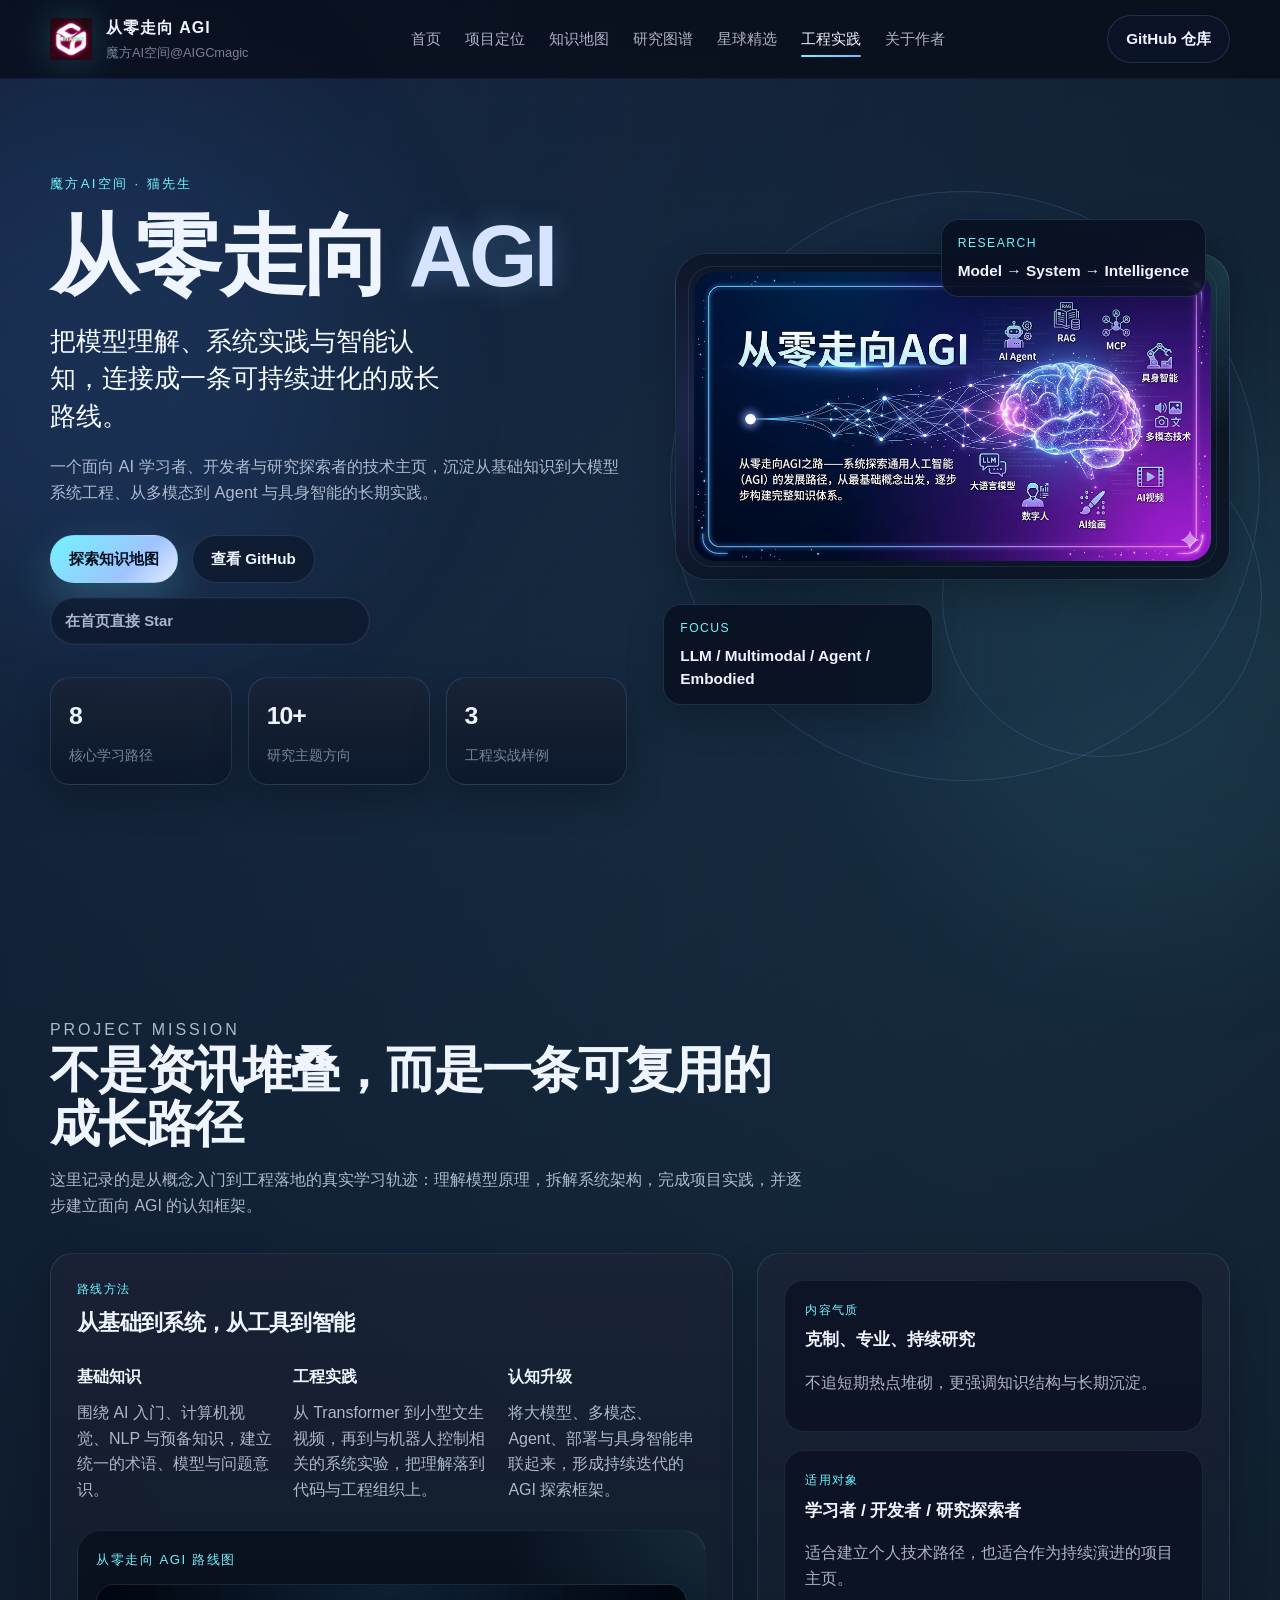
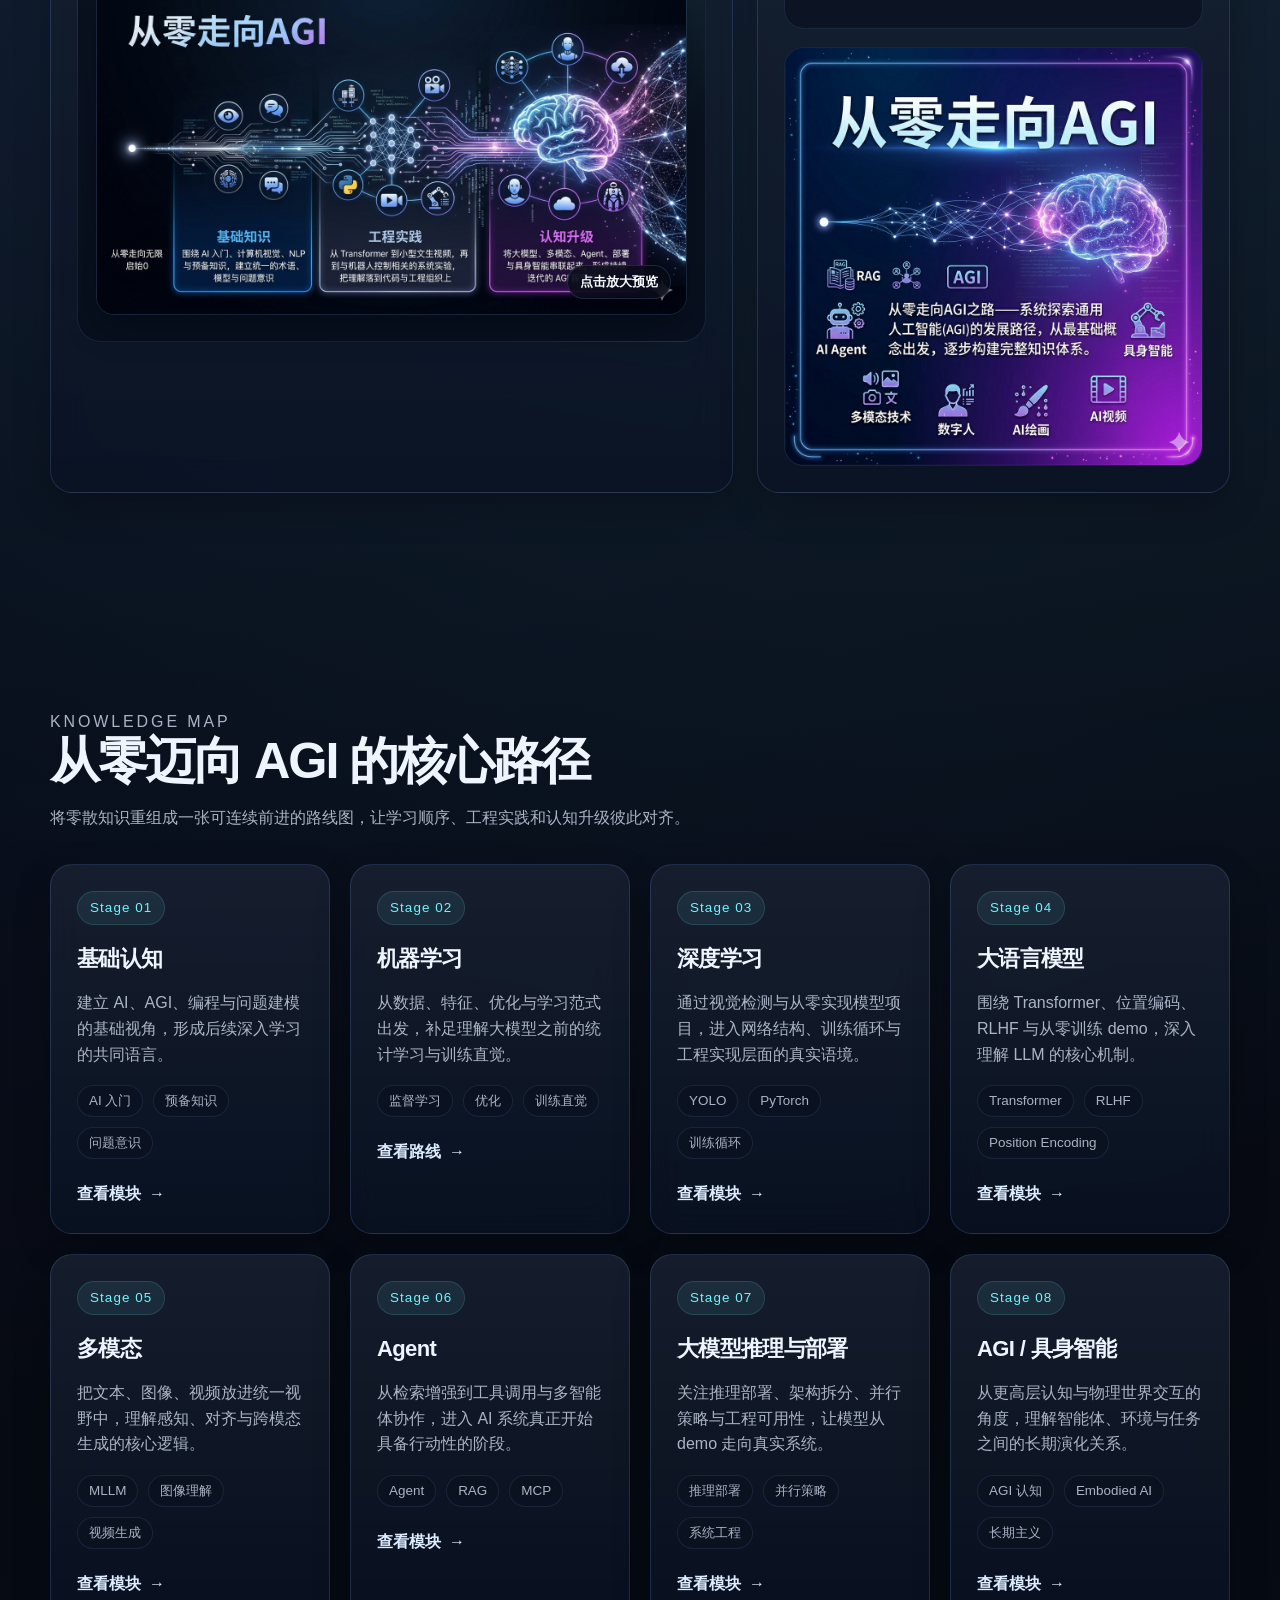
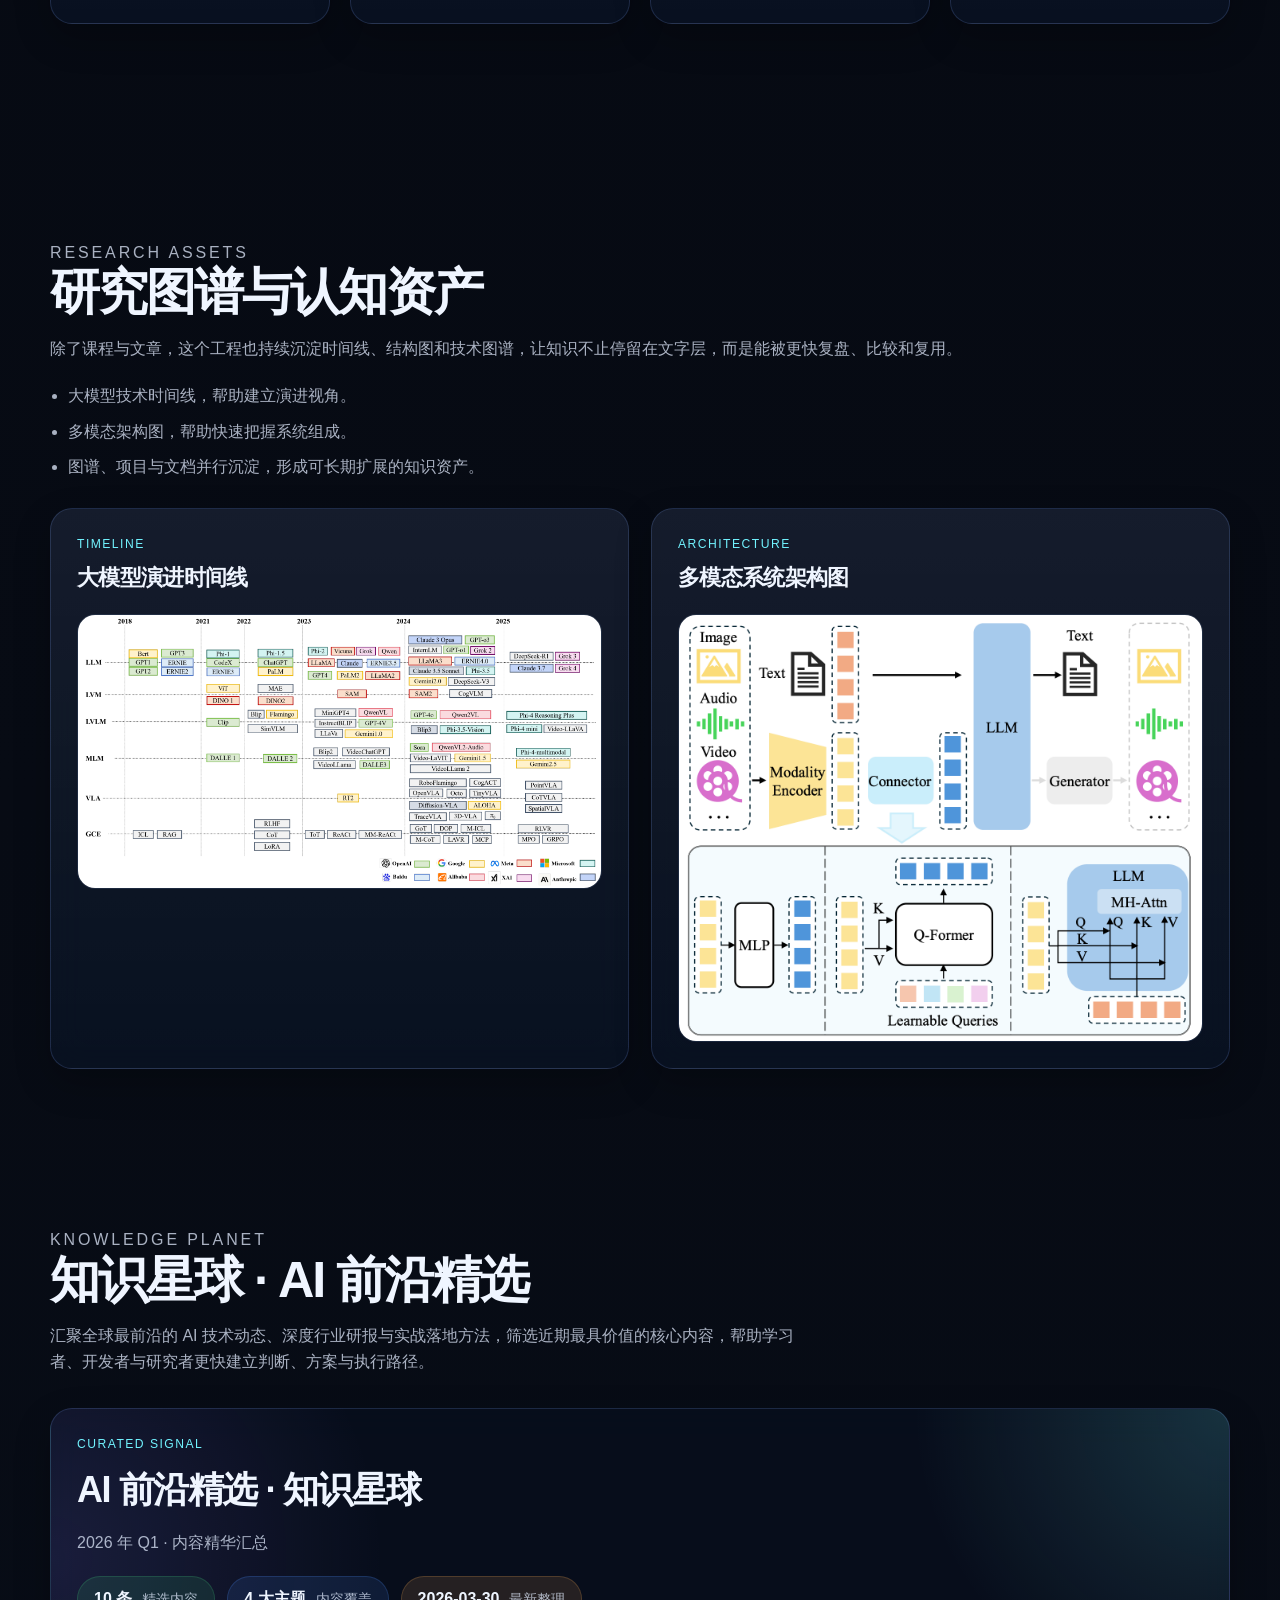
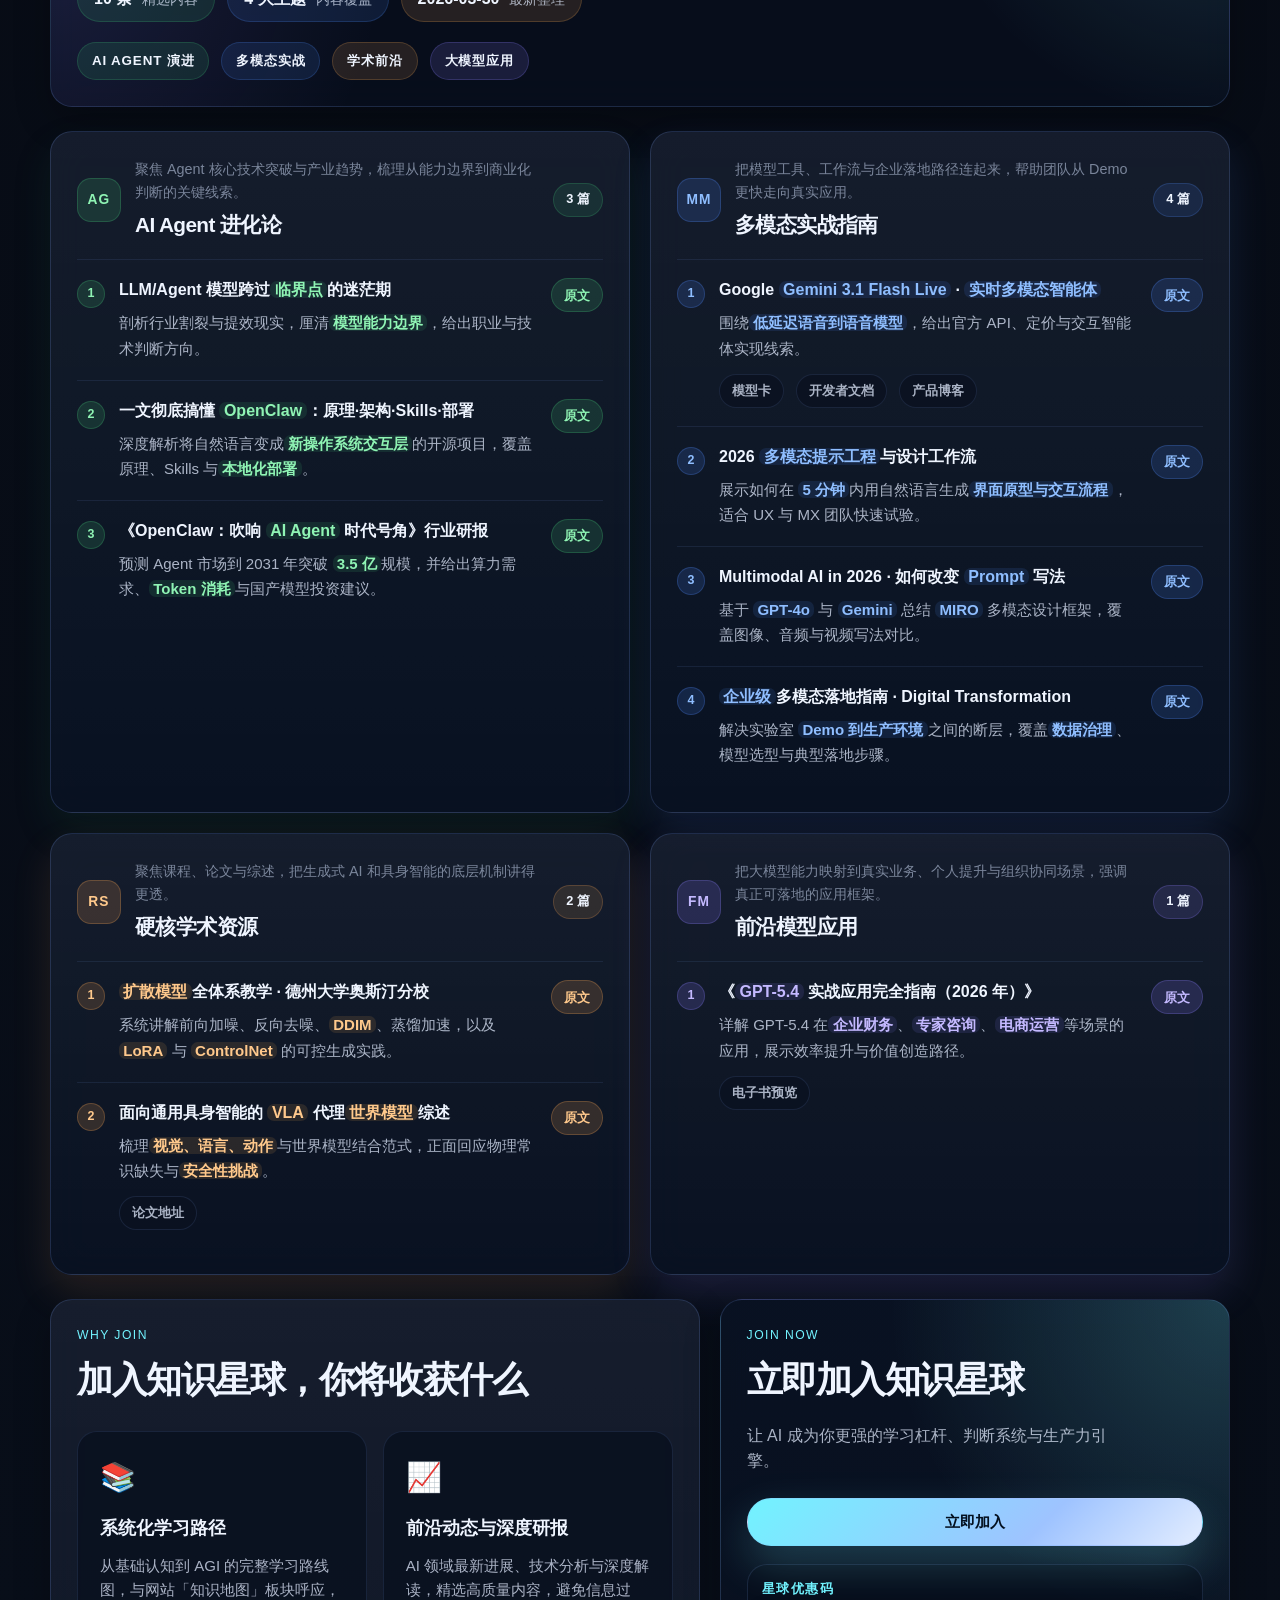
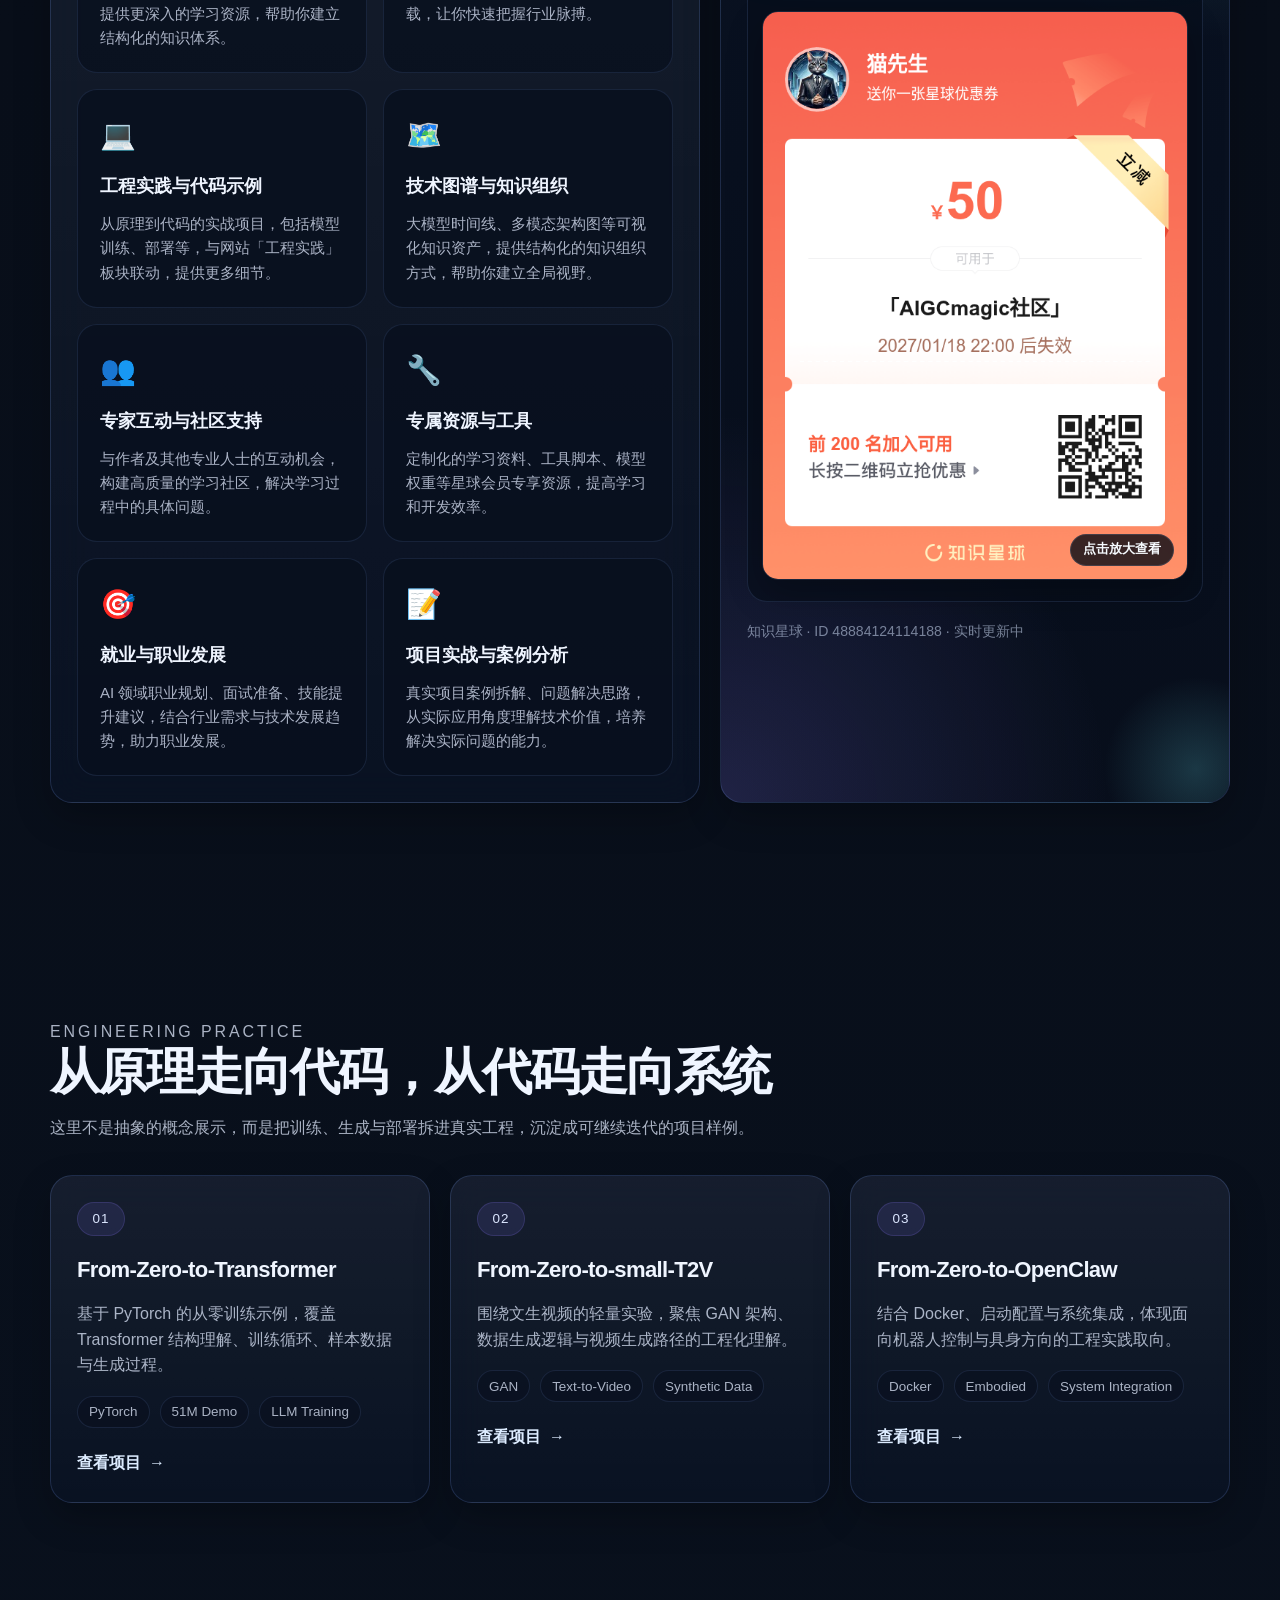
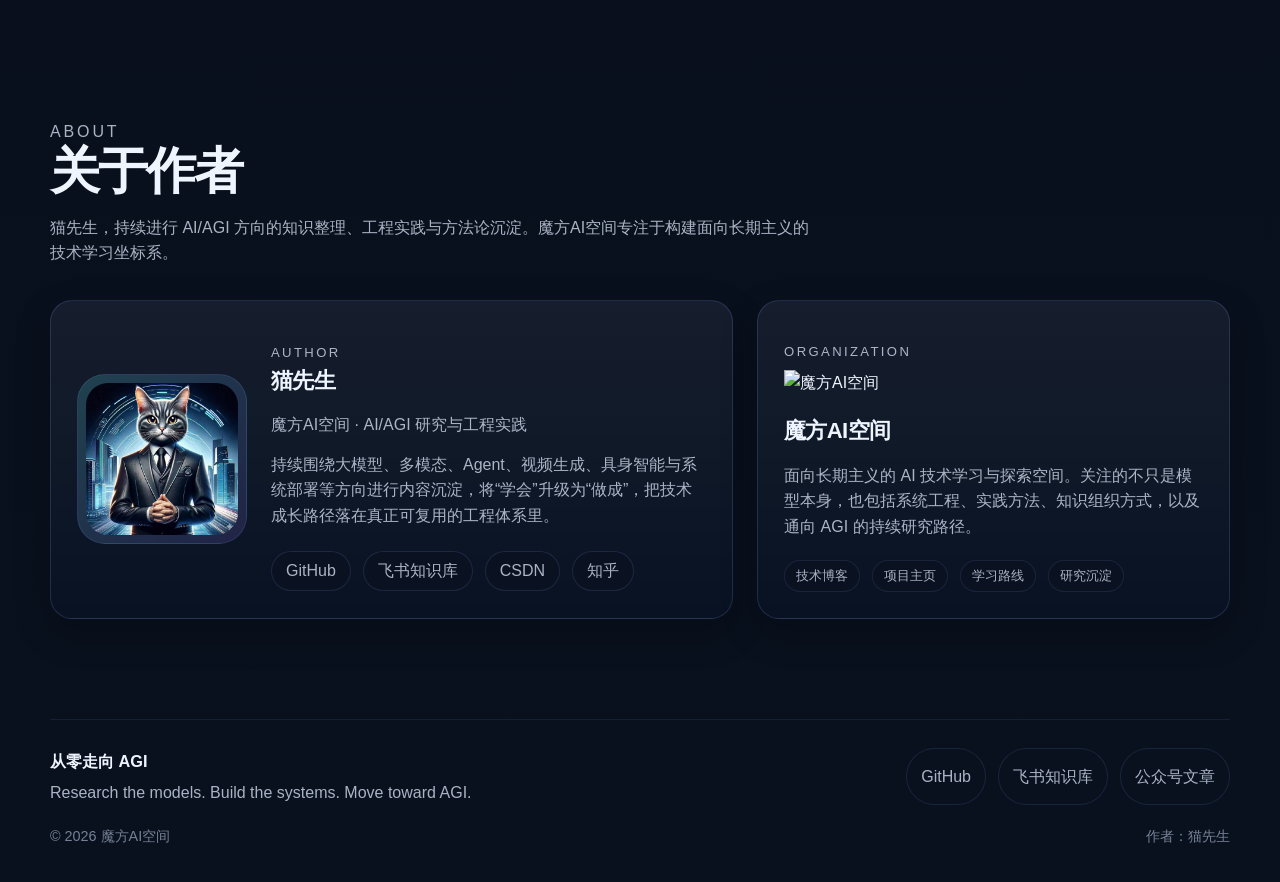
==== commit f370f401: "调整目录架构" ====
--- a/docs/index.html
+++ b/docs/index.html
@@ -232,7 +232,7 @@
                 <span class="tag">RLHF</span>
                 <span class="tag">Position Encoding</span>
               </div>
-              <a class="card-link" data-field="link" href="https://github.com/AI-mzq/From-Zero-to-AGI/tree/master/02_LLM%E5%9F%BA%E7%A1%80%E5%85%A5%E9%97%A8" target="_blank" rel="noreferrer">查看模块</a>
+              <a class="card-link" data-field="link" href="https://github.com/AI-mzq/From-Zero-to-AGI/tree/master/02_%E5%A4%A7%E8%AF%AD%E8%A8%80%E6%A8%A1%E5%9E%8B%E5%9F%BA%E7%A1%80" target="_blank" rel="noreferrer">查看模块</a>
             </article>
 
             <article class="panel roadmap-card" data-reveal data-roadmap-key="multimodal">
@@ -244,31 +244,31 @@
                 <span class="tag">图像理解</span>
                 <span class="tag">视频生成</span>
               </div>
-              <a class="card-link" data-field="link" href="https://github.com/AI-mzq/From-Zero-to-AGI/tree/master/03_%E5%A4%9A%E6%A8%A1%E6%80%81%E5%9F%BA%E7%A1%80%E5%85%A5%E9%97%A8" target="_blank" rel="noreferrer">查看模块</a>
+              <a class="card-link" data-field="link" href="https://github.com/AI-mzq/From-Zero-to-AGI/tree/master/03_%E5%A4%9A%E6%A8%A1%E6%80%81%E5%A4%A7%E6%A8%A1%E5%9E%8B%E5%9F%BA%E7%A1%80" target="_blank" rel="noreferrer">查看模块</a>
             </article>
 
             <article class="panel roadmap-card" data-reveal data-roadmap-key="agent">
               <span class="roadmap-stage" data-field="stage">Stage 06</span>
-              <h3 data-field="title">Agent / RAG / MCP</h3>
+              <h3 data-field="title">Agent</h3>
               <p data-field="description">从检索增强到工具调用与多智能体协作，进入 AI 系统真正开始具备行动性的阶段。</p>
               <div class="tag-row" data-field="tags">
                 <span class="tag">Agent</span>
                 <span class="tag">RAG</span>
                 <span class="tag">MCP</span>
               </div>
-              <a class="card-link" data-field="link" href="https://github.com/AI-mzq/From-Zero-to-AGI/tree/master/07_Agent-RAG-MCP" target="_blank" rel="noreferrer">查看模块</a>
+              <a class="card-link" data-field="link" href="https://github.com/AI-mzq/From-Zero-to-AGI/tree/master/07_Agent" target="_blank" rel="noreferrer">查看模块</a>
             </article>
 
             <article class="panel roadmap-card" data-reveal data-roadmap-key="systems">
               <span class="roadmap-stage" data-field="stage">Stage 07</span>
-              <h3 data-field="title">系统部署</h3>
+              <h3 data-field="title">大模型推理与部署</h3>
               <p data-field="description">关注推理部署、架构拆分、并行策略与工程可用性，让模型从 demo 走向真实系统。</p>
               <div class="tag-row" data-field="tags">
                 <span class="tag">推理部署</span>
                 <span class="tag">并行策略</span>
                 <span class="tag">系统工程</span>
               </div>
-              <a class="card-link" data-field="link" href="https://github.com/AI-mzq/From-Zero-to-AGI/tree/master/09_%E5%A4%A7%E6%A8%A1%E5%9E%8B%E9%83%A8%E7%BD%B2%E7%B3%BB%E5%88%97" target="_blank" rel="noreferrer">查看模块</a>
+              <a class="card-link" data-field="link" href="https://github.com/AI-mzq/From-Zero-to-AGI/tree/master/09_%E5%A4%A7%E6%A8%A1%E5%9E%8B%E6%8E%A8%E7%90%86%E4%B8%8E%E9%83%A8%E7%BD%B2" target="_blank" rel="noreferrer">查看模块</a>
             </article>
 
             <article class="panel roadmap-card" data-reveal data-roadmap-key="agi">
--- a/docs/style.css
+++ b/docs/style.css
@@ -844,16 +844,13 @@
 }
 
 .insights-layout {
-  display: grid;
-  grid-template-columns: 0.92fr 1.08fr;
-  gap: 28px;
-  align-items: start;
+  display: block;
 }
 
 .section-heading-sticky {
-  position: sticky;
-  top: calc(var(--header-height) + 28px);
-  margin-bottom: 0;
+  position: static;
+  max-width: none;
+  margin-bottom: 28px;
 }
 
 .insight-list {
@@ -867,7 +864,13 @@
 
 .insight-cards {
   display: grid;
+  grid-template-columns: repeat(2, minmax(0, 1fr));
   gap: 22px;
+  align-items: start;
+}
+
+.insight-card {
+  height: 100%;
 }
 
 .insight-card img {
@@ -1132,6 +1135,40 @@
 .knowledge-value-item p {
   margin: 12px 0 0;
   color: var(--text-soft);
+}
+
+.knowledge-value-card {
+  padding: 22px;
+  border-radius: 20px;
+  border: 1px solid rgba(132, 168, 255, 0.12);
+  background: rgba(9, 16, 30, 0.74);
+  transition: all 0.28s ease;
+}
+
+.knowledge-value-card:hover {
+  border-color: rgba(114, 243, 255, 0.2);
+  box-shadow: 0 8px 24px rgba(114, 243, 255, 0.1);
+  transform: translateY(-2px);
+}
+
+.knowledge-value-icon {
+  font-size: 1.8rem;
+  margin-bottom: 14px;
+  display: block;
+}
+
+.knowledge-value-card h4 {
+  margin: 0 0 12px;
+  font-size: 1.1rem;
+  font-weight: 600;
+  color: var(--text);
+}
+
+.knowledge-value-card p {
+  margin: 0;
+  color: var(--text-soft);
+  line-height: 1.6;
+  font-size: 0.94rem;
 }
 
 .knowledge-value-kicker {
@@ -1482,7 +1519,6 @@
 @media (max-width: 1100px) {
   .hero-layout,
   .mission-grid,
-  .insights-layout,
   .about-grid {
     grid-template-columns: 1fr;
   }
@@ -1498,6 +1534,10 @@
 
   .section-heading-sticky {
     position: static;
+  }
+
+  .insight-cards {
+    grid-template-columns: 1fr;
   }
 
   .roadmap-grid {
